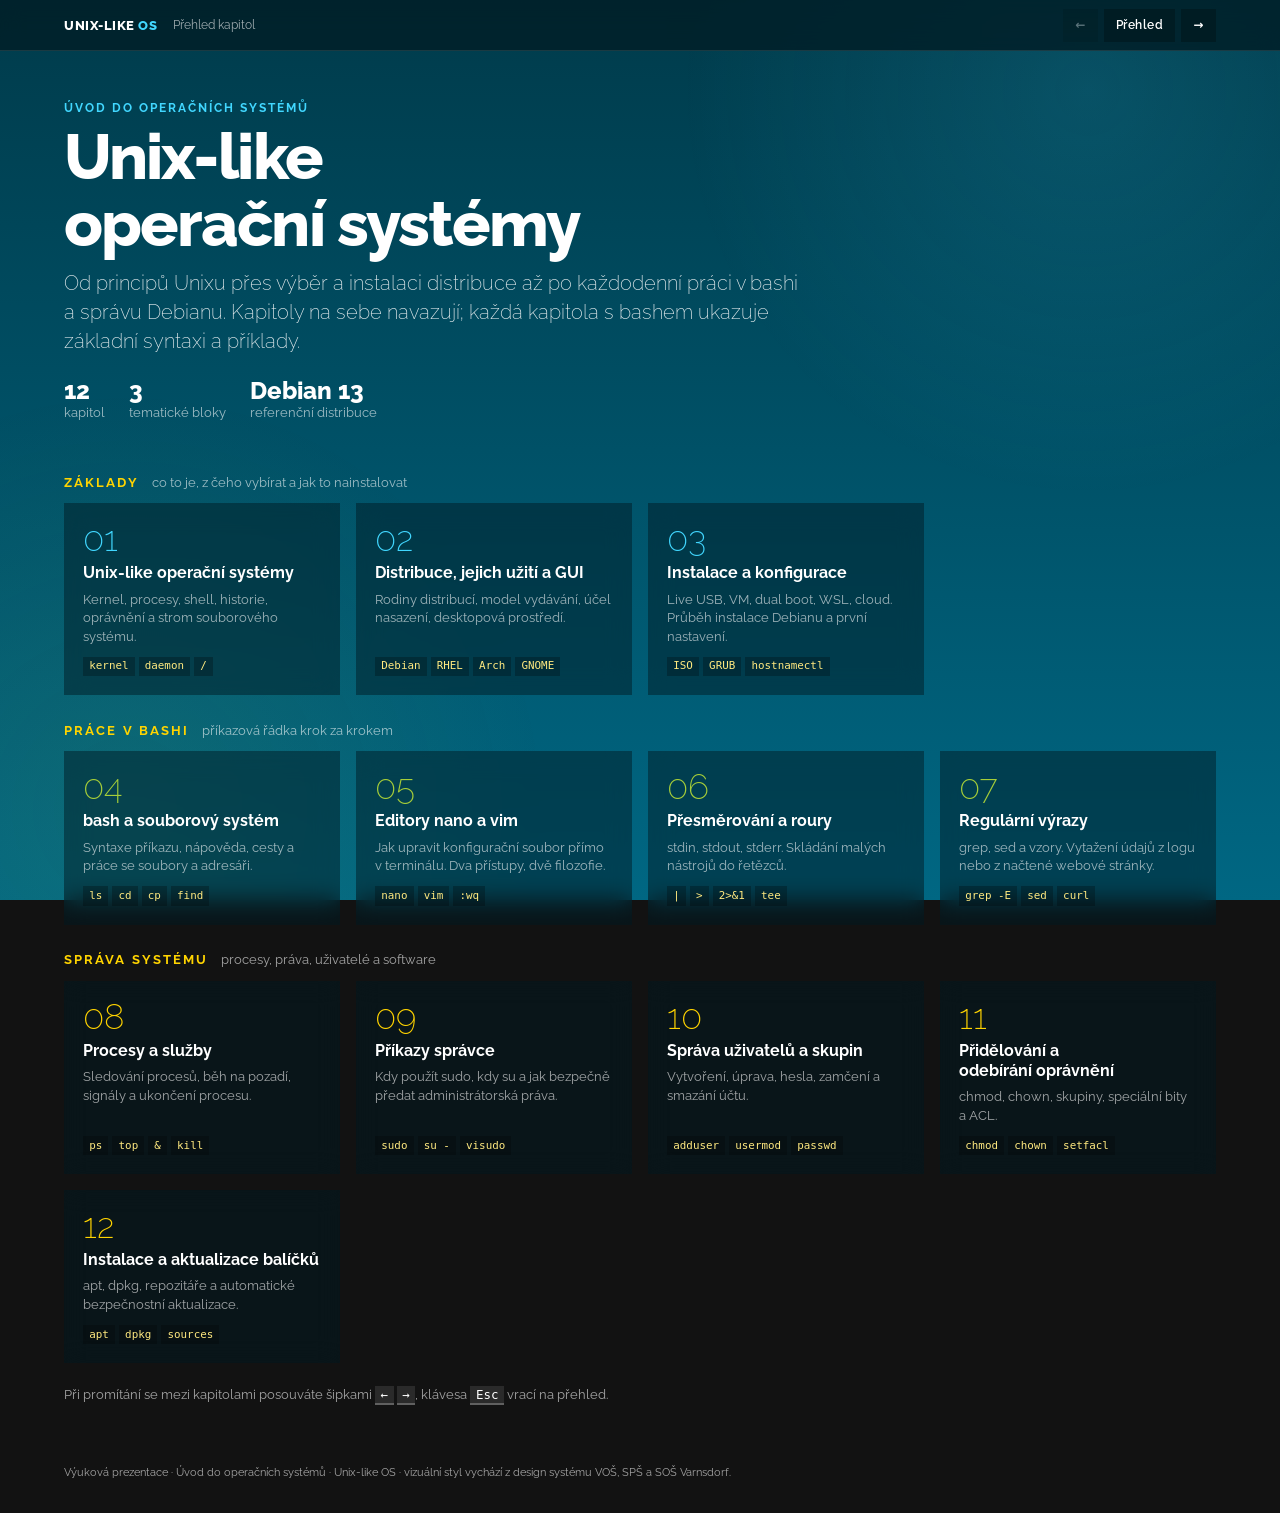
==== index.html @ 7e8c5385 "2nd version" ====
<!doctype html>
<html lang="cs">
<head>
<meta charset="utf-8">
<meta name="viewport" content="width=device-width,initial-scale=1,viewport-fit=cover">
<title>Unix-like operační systémy</title>
<link rel="preconnect" href="https://fonts.googleapis.com">
<link rel="preconnect" href="https://fonts.gstatic.com" crossorigin>
<link href="https://fonts.googleapis.com/css2?family=Raleway:wght@200;400;600;700;800&display=swap" rel="stylesheet">
<style>
/* Layout: přehled kapitol (dashboard) → jedna kapitola na obrazovku, mřížka 12 sloupců s průsvitnými panely.
   Design: vizuální systém VOŠ, SPŠ a SOŠ Varnsdorf — jeden tmavý svět (záměrně bez světlého režimu). */
:root{
  color-scheme:dark;
  --bg1:#003b4b;--bg2:#006783;--panel:rgba(0,27,34,.48);--panel-2:rgba(0,0,0,.2);
  --cyan:#41d7ff;--blue:#00c0f3;--yellow:#ffd400;--green:#a6ce39;--red:#ff7a6b;
  --muted:rgba(255,255,255,.62);--white:#fff;--line:rgba(255,255,255,.1);
  --code-bg:#001820;--code-fg:#eaffff;--code-hl:#ffea80;
  --font:Raleway,"Segoe UI",system-ui,sans-serif;
  --mono:Consolas,"Cascadia Mono","DejaVu Sans Mono",Menlo,monospace;
}
*{box-sizing:border-box;min-width:0}
html{scroll-behavior:smooth;overflow-x:hidden}
body{margin:0;font-family:var(--font);color:var(--white);background:var(--bg1);
  background:linear-gradient(180deg,var(--bg1),var(--bg2)) fixed;line-height:1.45;font-size:15px;overflow-x:hidden}
body:before{content:"";position:fixed;inset:0;pointer-events:none;z-index:0;
  background:radial-gradient(circle at 85% 10%,rgba(65,215,255,.12),transparent 30%),
  radial-gradient(circle at 10% 90%,rgba(166,206,57,.08),transparent 30%)}
@media (prefers-reduced-motion:reduce){html{scroll-behavior:auto}*{transition:none!important;animation:none!important}}

/* horní lišta */
.bar{position:sticky;top:env(safe-area-inset-top,0px);z-index:5;background:rgba(0,30,38,.82);backdrop-filter:blur(10px);
  border-bottom:1px solid var(--line)}
.bar-in{max-width:1450px;margin:auto;padding:.55rem 5vw;display:flex;align-items:center;gap:1rem;flex-wrap:wrap}
.brand{color:#fff;text-decoration:none;font-weight:800;letter-spacing:.04em;font-size:.82rem;text-transform:uppercase}
.brand span{color:var(--cyan)}
.bar-ch{color:var(--muted);font-size:.78rem;flex:1;white-space:nowrap;overflow:hidden;text-overflow:ellipsis}
.bar-nav{display:flex;gap:.35rem}
.btn{display:inline-flex;align-items:center;gap:.35rem;color:#fff;text-decoration:none;background:rgba(0,20,26,.55);
  padding:.42rem .7rem;font-size:.75rem;font-weight:600;letter-spacing:.04em;border:1px solid transparent;cursor:pointer;font-family:inherit}
.btn:hover{background:rgba(65,215,255,.15);color:var(--cyan)}
.btn:focus-visible,a:focus-visible{outline:2px solid var(--yellow);outline-offset:2px}
.btn[aria-disabled="true"]{opacity:.35;pointer-events:none}

/* společné */
.wrap{position:relative;z-index:1;max-width:1450px;margin:auto;padding-inline:5vw}
header.hero{padding-block:3rem 1.5rem}
.kicker{color:var(--cyan);font-size:.78rem;font-weight:700;letter-spacing:.16em;text-transform:uppercase}
h1{font-size:clamp(2.2rem,5vw,4.5rem);line-height:1.05;margin:.35rem 0 .7rem;letter-spacing:-.03em;text-wrap:balance;font-weight:800}
.lead{font-size:clamp(1rem,1.6vw,1.25rem);font-weight:200;max-width:62ch;color:rgba(255,255,255,.9);margin:0}
.grid{display:grid;grid-template-columns:repeat(12,1fr);gap:1rem;margin-bottom:1rem}
.card{background:var(--panel);backdrop-filter:blur(12px);padding:1.25rem 1.35rem}
.c3{grid-column:span 3}.c4{grid-column:span 4}.c5{grid-column:span 5}.c6{grid-column:span 6}.c7{grid-column:span 7}.c8{grid-column:span 8}.c12{grid-column:span 12}
h2{font-size:1.1rem;margin:0 0 .85rem;color:var(--cyan);text-wrap:balance}
h3{font-size:.82rem;margin:.9rem 0 .35rem;color:var(--yellow);letter-spacing:.06em;text-transform:uppercase}
h3:first-child{margin-top:0}
p{margin:.35rem 0 .65rem;overflow-wrap:anywhere}
.muted{color:var(--muted);font-size:.82rem}
ul,ol{margin:.4rem 0 0;padding-left:1.15rem} li{margin:.25rem 0}
.tag{display:inline-block;padding:.18rem .45rem;margin:.12rem;background:rgba(65,215,255,.1);color:var(--cyan);font-size:.72rem;font-family:var(--mono)}
.tag.g{background:rgba(166,206,57,.12);color:var(--green)}
.tag.y{background:rgba(255,212,0,.1);color:var(--yellow)}
pre{margin:.5rem 0 0;padding:.75rem .85rem;background:var(--code-bg);color:var(--code-fg);overflow:auto;font:.78rem/1.55 var(--mono);tab-size:4}
pre .pr{color:var(--green);user-select:none}
pre .cm{color:#7fb3c2;font-style:italic}
pre .out{color:rgba(234,255,255,.62)}
code{font-family:var(--mono);color:var(--code-hl);font-size:.92em}
.tbl{overflow-x:auto}
table{width:100%;border-collapse:collapse;font-size:.8rem}
th{text-align:left;color:var(--cyan);padding:.45rem;border-bottom:1px solid var(--line);font-weight:700}
td{padding:.45rem;border-bottom:1px solid rgba(255,255,255,.06);vertical-align:top;overflow-wrap:anywhere}
.perms{font-family:var(--mono);font-size:1rem;color:var(--yellow)}
.callout{border-left:4px solid var(--yellow);background:rgba(255,212,0,.07);padding:.7rem .85rem;font-size:.84rem;margin-top:.75rem}
.callout.warn{border-color:var(--red);background:rgba(255,122,107,.08)}
.callout.ok{border-color:var(--green);background:rgba(166,206,57,.08)}
.syntax{font-family:var(--mono);font-size:1rem;background:var(--panel-2);padding:.7rem .85rem;border-left:3px solid var(--cyan);overflow-x:auto;white-space:nowrap}
.syntax b{color:#fff}.syntax i{color:var(--cyan);font-style:normal}.syntax em{color:var(--yellow);font-style:normal}
.arch{display:grid;gap:.35rem}.layer{padding:.55rem .75rem;background:var(--panel-2);border-left:3px solid var(--cyan)}
.layer:nth-child(2){border-color:var(--blue)}.layer:nth-child(3){border-color:var(--green)}.layer:nth-child(4){border-color:var(--yellow)}.layer:nth-child(5){border-color:var(--muted)}
.layer b{display:block;font-size:.82rem}.layer span{font-size:.74rem;color:var(--muted)}
.timeline{display:grid;grid-template-columns:repeat(2,1fr);gap:.5rem}.time{background:var(--panel-2);padding:.65rem}.time b{color:var(--yellow);font-size:.78rem}.time div{font-size:.78rem;margin-top:.25rem}
.steps{list-style:none;padding:0;margin:0;display:grid;gap:.45rem;counter-reset:s}
.steps li{counter-increment:s;display:grid;grid-template-columns:2rem 1fr;gap:.6rem;align-items:start;margin:0;background:var(--panel-2);padding:.55rem .65rem;font-size:.84rem}
.steps li:before{content:counter(s);font-weight:800;color:var(--bg1);background:var(--cyan);width:1.6rem;height:1.6rem;display:grid;place-items:center;font-size:.8rem}
.kbd{font-family:var(--mono);font-size:.78rem;background:rgba(255,255,255,.1);border-bottom:2px solid rgba(255,255,255,.25);padding:.05rem .35rem;color:#fff;white-space:nowrap}
.modes{display:grid;grid-template-columns:repeat(2,1fr);gap:.5rem}
.mode{background:var(--panel-2);padding:.65rem;border-top:3px solid var(--cyan)}
.mode:nth-child(2){border-color:var(--green)}.mode:nth-child(3){border-color:var(--yellow)}.mode:nth-child(4){border-color:var(--blue)}
.mode b{display:block;font-size:.85rem}.mode span{font-size:.76rem;color:var(--muted)}
.flow{display:flex;flex-wrap:wrap;align-items:center;gap:.4rem;font-family:var(--mono);font-size:.8rem;margin:.4rem 0}
.flow span{background:var(--panel-2);padding:.35rem .55rem;border:1px solid var(--line)}
.flow i{color:var(--yellow);font-style:normal;font-weight:700}

/* dashboard */
.dash-meta{display:flex;flex-wrap:wrap;gap:1.5rem;margin-top:1.4rem;font-size:.8rem;color:var(--muted)}
.dash-meta b{display:block;color:#fff;font-size:1.5rem;font-weight:800;line-height:1.1;font-variant-numeric:tabular-nums}
.part{margin-top:1.6rem}
.part-h{display:flex;align-items:baseline;gap:.8rem;margin:0 0 .7rem;flex-wrap:wrap}
.part-h h2{margin:0;font-size:.82rem;letter-spacing:.16em;text-transform:uppercase;color:var(--yellow)}
.part-h span{color:var(--muted);font-size:.8rem}
.tiles{display:grid;grid-template-columns:repeat(auto-fill,minmax(250px,1fr));gap:1rem}
.tile{display:flex;flex-direction:column;gap:.45rem;text-decoration:none;color:#fff;background:var(--panel);backdrop-filter:blur(12px);
  padding:1.1rem 1.2rem 1rem;border-bottom:3px solid transparent;transition:background .15s,border-color .15s,transform .15s}
.tile:hover{background:rgba(0,27,34,.7);border-color:var(--cyan);transform:translateY(-2px)}
.tile .n{font-size:2.2rem;font-weight:200;color:var(--cyan);line-height:1;font-variant-numeric:tabular-nums}
.tile .t{font-weight:700;font-size:1rem;line-height:1.25;text-wrap:balance}
.tile .d{font-size:.8rem;color:var(--muted);flex:1}
.tile .k{display:flex;flex-wrap:wrap;gap:.25rem;margin-top:.2rem}
.tile .k span{font-family:var(--mono);font-size:.68rem;color:var(--code-hl);background:rgba(0,0,0,.25);padding:.12rem .38rem}
.p2 .tile .n{color:var(--green)} .p2 .tile:hover{border-color:var(--green)}
.p3 .tile .n{color:var(--yellow)} .p3 .tile:hover{border-color:var(--yellow)}
.hint{margin-top:1.4rem;font-size:.8rem;color:var(--muted)}

/* kapitola */
.ch-head{padding-block:2.4rem 1.3rem}
.ch-head h1{font-size:clamp(2rem,4.4vw,3.8rem)}
.pager{display:flex;justify-content:space-between;gap:.6rem;flex-wrap:wrap;padding-block:.6rem 2.5rem}
.pager a{max-width:48%}
.pager .next{margin-left:auto;text-align:right}
.pager small{display:block;color:var(--muted);font-weight:400;letter-spacing:0;font-size:.7rem}
footer{position:relative;z-index:1;max-width:1450px;margin:auto;padding:0 5vw 2rem;color:var(--muted);font-size:.7rem}

@media(max-width:950px){
  .c3,.c4,.c5,.c6,.c7,.c8{grid-column:span 6}
}
@media(max-width:720px){
  .c3,.c4,.c5,.c6,.c7,.c8,.c12{grid-column:span 12}
  .modes,.timeline{grid-template-columns:1fr}
  .grid{gap:.75rem}.card{padding:1rem}
  .bar-ch{display:none}
  .pager a{max-width:100%;flex:1 1 100%}.pager .next{text-align:left}
}
@media print{.bar,.pager{display:none}}
</style>
</head>
<body>

<div class="bar"><div class="bar-in">
  <a class="brand" href="#prehled">Unix-like <span>OS</span></a>
  <div class="bar-ch" id="barTitle">Přehled kapitol</div>
  <div class="bar-nav">
    <a class="btn" id="barPrev" href="#prehled" aria-label="Předchozí kapitola">←</a>
    <a class="btn" href="#prehled">Přehled</a>
    <a class="btn" id="barNext" href="#k1" aria-label="Další kapitola">→</a>
  </div>
</div></div>

<!-- ============ DASHBOARD ============ -->
<section id="prehled" class="view wrap" data-title="Přehled kapitol">
  <header class="hero">
    <div class="kicker">Úvod do operačních systémů</div>
    <h1>Unix-like<br>operační systémy</h1>
    <p class="lead">Od principů Unixu přes výběr a instalaci distribuce až po každodenní práci v bashi a správu Debianu. Kapitoly na sebe navazují; každá kapitola s bashem ukazuje základní syntaxi a příklady.</p>
    <div class="dash-meta">
      <div><b>12</b>kapitol</div>
      <div><b>3</b>tematické bloky</div>
      <div><b>Debian 13</b>referenční distribuce</div>
    </div>
  </header>

  <div class="part p1">
    <div class="part-h"><h2>Základy</h2><span>co to je, z čeho vybírat a jak to nainstalovat</span></div>
    <div class="tiles">
      <a class="tile" href="#k1"><span class="n">01</span><span class="t">Unix-like operační systémy</span><span class="d">Kernel, procesy, shell, historie, oprávnění a strom souborového systému.</span><span class="k"><span>kernel</span><span>daemon</span><span>/</span></span></a>
      <a class="tile" href="#k2"><span class="n">02</span><span class="t">Distribuce, jejich užití a GUI</span><span class="d">Rodiny distribucí, model vydávání, účel nasazení, desktopová prostředí.</span><span class="k"><span>Debian</span><span>RHEL</span><span>Arch</span><span>GNOME</span></span></a>
      <a class="tile" href="#k3"><span class="n">03</span><span class="t">Instalace a konfigurace</span><span class="d">Live USB, VM, dual boot, WSL, cloud. Průběh instalace Debianu a první nastavení.</span><span class="k"><span>ISO</span><span>GRUB</span><span>hostnamectl</span></span></a>
    </div>
  </div>

  <div class="part p2">
    <div class="part-h"><h2>Práce v bashi</h2><span>příkazová řádka krok za krokem</span></div>
    <div class="tiles">
      <a class="tile" href="#k4"><span class="n">04</span><span class="t">bash a souborový systém</span><span class="d">Syntaxe příkazu, nápověda, cesty a práce se soubory a adresáři.</span><span class="k"><span>ls</span><span>cd</span><span>cp</span><span>find</span></span></a>
      <a class="tile" href="#k5"><span class="n">05</span><span class="t">Editory nano a vim</span><span class="d">Jak upravit konfigurační soubor přímo v terminálu. Dva přístupy, dvě filozofie.</span><span class="k"><span>nano</span><span>vim</span><span>:wq</span></span></a>
      <a class="tile" href="#k6"><span class="n">06</span><span class="t">Přesměrování a roury</span><span class="d">stdin, stdout, stderr. Skládání malých nástrojů do řetězců.</span><span class="k"><span>|</span><span>&gt;</span><span>2&gt;&amp;1</span><span>tee</span></span></a>
      <a class="tile" href="#k7"><span class="n">07</span><span class="t">Regulární výrazy</span><span class="d">grep, sed a vzory. Vytažení údajů z logu nebo z načtené webové stránky.</span><span class="k"><span>grep -E</span><span>sed</span><span>curl</span></span></a>
    </div>
  </div>

  <div class="part p3">
    <div class="part-h"><h2>Správa systému</h2><span>procesy, práva, uživatelé a software</span></div>
    <div class="tiles">
      <a class="tile" href="#k8"><span class="n">08</span><span class="t">Procesy a služby</span><span class="d">Sledování procesů, běh na pozadí, signály a ukončení procesu.</span><span class="k"><span>ps</span><span>top</span><span>&amp;</span><span>kill</span></span></a>
      <a class="tile" href="#k9"><span class="n">09</span><span class="t">Příkazy správce</span><span class="d">Kdy použít sudo, kdy su a jak bezpečně předat administrátorská práva.</span><span class="k"><span>sudo</span><span>su -</span><span>visudo</span></span></a>
      <a class="tile" href="#k10"><span class="n">10</span><span class="t">Správa uživatelů a skupin</span><span class="d">Vytvoření, úprava, hesla, zamčení a smazání účtu.</span><span class="k"><span>adduser</span><span>usermod</span><span>passwd</span></span></a>
      <a class="tile" href="#k11"><span class="n">11</span><span class="t">Přidělování a odebírání oprávnění</span><span class="d">chmod, chown, skupiny, speciální bity a ACL.</span><span class="k"><span>chmod</span><span>chown</span><span>setfacl</span></span></a>
      <a class="tile" href="#k12"><span class="n">12</span><span class="t">Instalace a aktualizace balíčků</span><span class="d">apt, dpkg, repozitáře a automatické bezpečnostní aktualizace.</span><span class="k"><span>apt</span><span>dpkg</span><span>sources</span></span></a>
    </div>
  </div>
  <p class="hint">Při promítání se mezi kapitolami posouváte šipkami <span class="kbd">←</span> <span class="kbd">→</span>, klávesa <span class="kbd">Esc</span> vrací na přehled.</p>
</section>

<!-- ============ 1 ============ -->
<section id="k1" class="view wrap chapter" data-title="Unix-like operační systémy">
<header class="ch-head">
  <div class="kicker">Kapitola 1 / 12 · Základy</div>
  <h1>Unix-like operační systémy</h1>
  <p class="lead">Jak funguje systém, ve kterém většina práce probíhá přes procesy, služby, uživatele, oprávnění a soubory, a proč je Linux tak důležitý pro servery, cloud i vývoj.</p>
</header>
<div class="grid">
  <article class="card c4"><h2>Základní pojmy</h2>
    <h3>Kernel</h3><p>Jádro OS. Zprostředkuje přístup k CPU, paměti, zařízením a procesům.</p>
    <h3>Process</h3><p>Běžící program. Má vlastní adresní prostor, PID a oprávnění.</p>
    <h3>Daemon</h3><p>Proces běžící na pozadí, typicky poskytující službu. Často končí na <code>d</code>: <code>sshd</code>, <code>systemd</code>.</p>
    <h3>Shell</h3><p>Program, který interpretuje příkazy uživatele. Např. Bash, Zsh.</p>
  </article>
  <article class="card c4"><h2>Vrstvy systému</h2>
    <div class="arch">
      <div class="layer"><b>APLIKACE</b><span>Firefox · Python · editor · server</span></div>
      <div class="layer"><b>SHELL &amp; NÁSTROJE</b><span>bash · ls · grep · ssh · systemctl</span></div>
      <div class="layer"><b>SYSTÉMOVÉ KNIHOVNY / SLUŽBY</b><span>libc · systemd · síťové služby</span></div>
      <div class="layer"><b>KERNEL</b><span>procesy · paměť · ovladače · souborové systémy · síť</span></div>
      <div class="layer"><b>HARDWARE</b><span>CPU · RAM · disk · síťová karta · zařízení</span></div>
    </div>
  </article>
  <article class="card c4"><h2>Stručná historie</h2>
    <div class="timeline">
      <div class="time"><b>1969</b><div>Vzniká Unix v Bellových laboratořích AT&amp;T.</div></div>
      <div class="time"><b>1970–80s</b><div>Unix se šíří mezi univerzitami a vznikají jeho varianty.</div></div>
      <div class="time"><b>1983</b><div>Richard Stallman zahajuje projekt GNU.</div></div>
      <div class="time"><b>1991</b><div>Linus Torvalds zveřejňuje Linux kernel.</div></div>
    </div>
    <p class="muted">Unix-like neznamená „Unix“. Jde o systémy inspirované Unixem nebo implementující podobné principy a rozhraní.</p>
  </article>

  <article class="card c5"><h2>Kde se s nimi setkáme?</h2>
    <div class="tbl"><table>
      <tr><th>Systém</th><th>Typické využití</th></tr>
      <tr><td>Linux distribuce</td><td>servery, cloud, vývoj, síťová zařízení, desktop</td></tr>
      <tr><td>Android</td><td>mobily a tablety — používá Linux kernel</td></tr>
      <tr><td>macOS</td><td>desktop/notebook — Unixový základ (Darwin)</td></tr>
      <tr><td>FreeBSD / OpenBSD</td><td>servery, síť, bezpečnost, infrastruktura</td></tr>
    </table></div>
  </article>
  <article class="card c7"><h2>Distribuce, balíčky a LTS</h2>
    <p>Linux není jeden OS. <b>Distribuce</b> spojuje kernel, systémové nástroje, správu balíčků, konfiguraci a aplikace.</p>
    <div class="tbl"><table>
      <tr><th>Rodina</th><th>Balíček</th><th>Správce</th><th>Příklad</th></tr>
      <tr><td>Debian / Ubuntu</td><td><code>.deb</code></td><td><code>apt</code></td><td><code>sudo apt install nginx</code></td></tr>
      <tr><td>Fedora / RHEL</td><td><code>.rpm</code></td><td><code>dnf</code></td><td><code>sudo dnf install nginx</code></td></tr>
      <tr><td>Arch</td><td>balíčky Arch</td><td><code>pacman</code></td><td><code>sudo pacman -S nginx</code></td></tr>
    </table></div>
    <p class="muted"><b>LTS</b> = Long Term Support. Označuje vydání s delší dobou podpory; není to typ instalačního balíčku. Podrobněji v kapitole 2.</p>
  </article>

  <article class="card c7"><h2>Linux shell — základní příkazy</h2>
<pre>$ pwd
/home/alice

$ ls -la
drwxr-xr-x 2 alice users 4096 Dokumenty
-rw-r--r-- 1 alice users  842 poznamky.txt

$ cd Dokumenty
$ mkdir projekt
$ cp ../poznamky.txt projekt/
$ mv projekt/poznamky.txt projekt/readme.txt
$ rm projekt/readme.txt

$ cat /etc/os-release
$ grep "NAME" /etc/os-release</pre>
  </article>
  <article class="card c5"><h2>Proč shell?</h2>
    <p>Příkazy lze <b>řetězit</b>, přesměrovat a automatizovat.</p>
<pre>$ ps aux | grep ssh
$ cat log.txt | grep ERROR &gt; chyby.txt
$ chmod +x script.sh
$ ./script.sh</pre>
    <div class="callout"><b>Tip:</b> <code>|</code> předá výstup dalšímu příkazu. <code>&gt;</code> zapíše výstup do souboru. Víc v kapitole 6.</div>
  </article>

  <article class="card c6"><h2>Uživatelé, skupiny a superuser</h2>
    <p>Každý proces běží pod určitým <b>uživatelem</b>. Uživatel může být členem více <b>skupin</b>. Oprávnění se posuzují jako <b>owner / group / others</b>.</p>
    <p><span class="tag">root</span> superuser má velmi rozsáhlá oprávnění: může měnit systém, instalovat software, spravovat uživatele i přistupovat k souborům bez běžných omezení.</p>
    <p><b>sudo</b> umožní oprávněnému uživateli spustit konkrétní příkaz s vyššími právy — bezpečnější než běžně pracovat jako root.</p>
  </article>
  <article class="card c6"><h2>Oprávnění v praxi</h2>
<pre>$ ls -l script.sh
-rwxr-x--- 1 alice dev 120 script.sh
 ↑↑↑ ↑↑↑ ↑↑↑
 owner group others

r = read     4
w = write    2
x = execute  1</pre>
    <p class="muted"><code>rwxr-x---</code> = vlastník čte/zapisuje/spouští, skupina čte/spouští, ostatní nemají práva.</p>
  </article>

  <article class="card c8"><h2>Souborový systém</h2>
    <p>V Unix-like systémech je vše organizováno do jediného stromu začínajícího kořenem <code>/</code>. Připojené disky a zařízení se objevují v tomto stromu.</p>
    <div class="tbl"><table>
      <tr><th>Cesta</th><th>Význam</th></tr>
      <tr><td><code>/</code></td><td>kořen celého souborového systému</td></tr>
      <tr><td><code>/home</code></td><td>domovské adresáře uživatelů</td></tr>
      <tr><td><code>/etc</code></td><td>konfigurace systému a služeb</td></tr>
      <tr><td><code>/var</code></td><td>proměnlivá data, logy, cache</td></tr>
      <tr><td><code>/usr</code></td><td>programy, knihovny a sdílená data</td></tr>
      <tr><td><code>/tmp</code></td><td>dočasná data</td></tr>
      <tr><td><code>/dev</code></td><td>souborové rozhraní k zařízením</td></tr>
    </table></div>
  </article>
  <article class="card c4"><h2>Zapamatuj si</h2>
    <ul>
      <li><b>Kernel</b> řídí zdroje a hardware.</li>
      <li><b>Daemon</b> běží na pozadí jako služba.</li>
      <li><b>Shell</b> interpretuje příkazy.</li>
      <li><b>Root</b> má privilegovaná oprávnění.</li>
      <li><b>chmod</b> mění oprávnění.</li>
      <li><b>/</b> je kořen stromu souborového systému.</li>
      <li><b>Distribuce</b> není totéž co Linux kernel.</li>
    </ul>
  </article>

  <article class="card c7"><h2>„Všechno je soubor“</h2>
    <p>V Unix-like systémech se se souborovým rozhraním pracuje nejen s běžnými soubory, ale také s adresáři a mnoha zařízeními či speciálními objekty.</p>
    <div class="tbl"><table>
      <tr><th>Znak</th><th>Typ</th><th>Příklad</th></tr>
      <tr><td class="perms">-</td><td>běžný soubor</td><td><code>notes.txt</code>, <code>program.py</code></td></tr>
      <tr><td class="perms">d</td><td>adresář</td><td><code>/home/alice</code></td></tr>
      <tr><td class="perms">l</td><td>symbolický odkaz</td><td><code>latest -&gt; release</code></td></tr>
      <tr><td class="perms">c</td><td>znakové zařízení</td><td><code>/dev/tty</code></td></tr>
      <tr><td class="perms">b</td><td>blokové zařízení</td><td><code>/dev/sda</code></td></tr>
      <tr><td class="perms">p</td><td>pojmenovaná roura</td><td>FIFO</td></tr>
      <tr><td class="perms">s</td><td>socket</td><td>komunikace procesů</td></tr>
    </table></div>
    <p class="muted">Nejde o to, že každý objekt je doslova běžný soubor. Unixový princip je, že mnoho různých zdrojů lze ovládat podobným souborovým rozhraním.</p>
  </article>
  <article class="card c5"><h2>Jak typ poznám?</h2>
<pre>$ ls -l
-rw-r--r--  notes.txt
drwxr-xr-x  Dokumenty
lrwxrwxrwx  latest -&gt; release
crw-rw----  /dev/tty

$ file notes.txt
notes.txt: UTF-8 Unicode text

$ stat notes.txt</pre>
    <div class="callout"><b>První znak</b> výstupu <code>ls -l</code> určuje typ objektu. <code>file</code> se pokouší určit obsah běžného souboru.</div>
  </article>
</div>
</section>

<!-- ============ 2 ============ -->
<section id="k2" class="view wrap chapter" data-title="Distribuce, jejich užití a GUI">
<header class="ch-head">
  <div class="kicker">Kapitola 2 / 12 · Základy</div>
  <h1>Distribuce, jejich užití a GUI</h1>
  <p class="lead">Všechny linuxové distribuce sdílí stejné jádro. Liší se tím, co kolem něj poskládají: správcem balíčků, rytmem vydávání, výchozím nastavením a cílovým nasazením.</p>
</header>
<div class="grid">
  <article class="card c7"><h2>Podle rodiny (původu)</h2>
    <p>Většina distribucí vychází z několika základních. Rodina určuje formát balíčků, správce balíčků a umístění konfigurace.</p>
    <div class="tbl"><table>
      <tr><th>Rodina</th><th>Zástupci</th><th>Balíčky</th></tr>
      <tr><td><b>Debian</b></td><td>Debian, Ubuntu, Linux Mint, Raspberry Pi OS, Kali Linux</td><td><code>apt</code> / <code>.deb</code></td></tr>
      <tr><td><b>Red Hat</b></td><td>RHEL, Fedora, Rocky Linux, AlmaLinux, CentOS Stream</td><td><code>dnf</code> / <code>.rpm</code></td></tr>
      <tr><td><b>SUSE</b></td><td>SLES, openSUSE Leap, openSUSE Tumbleweed</td><td><code>zypper</code> / <code>.rpm</code></td></tr>
      <tr><td><b>Arch</b></td><td>Arch Linux, Manjaro, EndeavourOS</td><td><code>pacman</code></td></tr>
      <tr><td><b>Nezávislé</b></td><td>Alpine, Gentoo, Slackware, NixOS, Void</td><td><code>apk</code>, <code>emerge</code>, <code>nix</code>…</td></tr>
    </table></div>
  </article>
  <article class="card c5"><h2>Podle modelu vydávání</h2>
    <h3>Pevná vydání (point release)</h3>
    <p>Nová verze jednou za čas, mezi verzemi jen opravy. Předvídatelné, vhodné pro servery. <span class="tag">Debian</span><span class="tag">RHEL</span><span class="tag">Ubuntu LTS</span></p>
    <h3>Průběžná vydání (rolling)</h3>
    <p>Balíčky se aktualizují průběžně, žádné „velké“ upgrady. Nejnovější software, vyšší riziko nečekané změny. <span class="tag">Arch</span><span class="tag">Tumbleweed</span><span class="tag">Debian testing</span></p>
    <h3>LTS</h3>
    <p>Ubuntu LTS má 5 let standardní podpory (s placeným rozšířením víc), Debian stable zhruba 3 roky + 2 roky LTS komunity.</p>
  </article>

  <article class="card c12"><h2>Podle účelu nasazení</h2>
    <div class="tbl"><table>
      <tr><th>Účel</th><th>Typické distribuce</th><th>Proč</th></tr>
      <tr><td>Server, firma</td><td>Debian, Ubuntu Server, RHEL, Rocky, AlmaLinux, SLES</td><td>dlouhá podpora, stabilita, certifikace, placená podpora u RHEL/SLES</td></tr>
      <tr><td>Desktop pro začátečníky</td><td>Ubuntu, Linux Mint, Fedora Workstation, Zorin OS</td><td>grafický instalátor, ovladače, „funguje hned“</td></tr>
      <tr><td>Vývoj a nejnovější software</td><td>Fedora, Arch, openSUSE Tumbleweed</td><td>čerstvé verze jazyků, knihoven a jádra</td></tr>
      <tr><td>Kontejnery a cloud</td><td>Alpine, Debian slim, Ubuntu Minimal, Fedora CoreOS</td><td>malý obraz (Alpine okolo 5 MB), méně útočných ploch</td></tr>
      <tr><td>Bezpečnost a penetrační testy</td><td>Kali Linux, Parrot OS, Tails</td><td>předinstalované nástroje, anonymita</td></tr>
      <tr><td>Jednodeskové počítače, IoT</td><td>Raspberry Pi OS, Armbian, Ubuntu Core</td><td>podpora ARM, nízké nároky</td></tr>
      <tr><td>Síťová zařízení, routery</td><td>OpenWrt, pfSense/OPNsense (FreeBSD)</td><td>minimální systém, webová správa</td></tr>
      <tr><td>Výuka a hlubší pochopení</td><td>Arch, Gentoo, Linux From Scratch</td><td>systém se skládá ručně, krok za krokem</td></tr>
    </table></div>
  </article>

  <article class="card c4"><h2>Další kritéria</h2>
    <h3>Init systém</h3><p>Většina používá <code>systemd</code>. Bez něj: Devuan, Alpine (OpenRC), Void (runit).</p>
    <h3>Komerční × komunitní</h3><p>RHEL a SLES se platí za podporu. Rocky a AlmaLinux jsou bezplatné, binárně kompatibilní s RHEL.</p>
    <h3>Velikost a nároky</h3><p>Plný desktop potřebuje 2–4 GB RAM. Odlehčené (Lubuntu, antiX) běží i na starém hardwaru.</p>
  </article>
  <article class="card c8"><h2>Grafické rozhraní (GUI)</h2>
    <p>GUI není součástí jádra. Je to vrstvený software, který lze nainstalovat, vyměnit, nebo vůbec nemít (typický server).</p>
    <div class="arch">
      <div class="layer"><b>DESKTOPOVÉ PROSTŘEDÍ / SPRÁVCE OKEN</b><span>GNOME · KDE Plasma · Xfce · Cinnamon · MATE · LXQt  |  i3 · Sway</span></div>
      <div class="layer"><b>DISPLAY MANAGER (přihlašovací obrazovka)</b><span>GDM · SDDM · LightDM</span></div>
      <div class="layer"><b>ZOBRAZOVACÍ SERVER / PROTOKOL</b><span>Wayland (moderní, výchozí v GNOME a KDE) · X11 / Xorg (starší, stále rozšířený)</span></div>
      <div class="layer"><b>GRAFICKÝ OVLADAČ V JÁDŘE</b><span>DRM/KMS · Mesa · ovladač NVIDIA</span></div>
    </div>
  </article>
  <article class="card c12"><h2>Desktopová prostředí v kostce</h2>
    <div class="tbl"><table>
      <tr><th>Prostředí</th><th>Charakter</th><th>Nároky</th><th>Výchozí v</th></tr>
      <tr><td><b>GNOME</b></td><td>moderní, minimalistické, ovládání přes „Aktivity“</td><td>vyšší</td><td>Debian, Ubuntu, Fedora</td></tr>
      <tr><td><b>KDE Plasma</b></td><td>vzhledem blízké Windows, velmi nastavitelné</td><td>střední</td><td>Kubuntu, openSUSE, Fedora KDE</td></tr>
      <tr><td><b>Cinnamon</b></td><td>klasická nabídka Start a panel</td><td>střední</td><td>Linux Mint</td></tr>
      <tr><td><b>Xfce</b></td><td>lehké, stabilní, konzervativní</td><td>nízké</td><td>Xubuntu, Kali</td></tr>
      <tr><td><b>LXQt</b></td><td>velmi lehké</td><td>velmi nízké</td><td>Lubuntu</td></tr>
      <tr><td><b>i3 / Sway</b></td><td>dlaždicový správce oken, ovládání klávesnicí</td><td>minimální</td><td>volba pokročilých</td></tr>
    </table></div>
    <div class="callout"><b>Debian při instalaci</b> nabízí výběr GNOME, KDE Plasma, Xfce, Cinnamon, MATE, LXDE, LXQt nebo žádné GUI. Pro server se GUI neinstaluje a správa probíhá přes SSH.</div>
  </article>
</div>
</section>

<!-- ============ 3 ============ -->
<section id="k3" class="view wrap chapter" data-title="Instalace a konfigurace">
<header class="ch-head">
  <div class="kicker">Kapitola 3 / 12 · Základy</div>
  <h1>Instalace a konfigurace</h1>
  <p class="lead">Linux lze vyzkoušet bez zásahu do počítače, provozovat vedle Windows, ve virtuálním stroji, nebo nasadit na server v cloudu. Způsob volíme podle účelu.</p>
</header>
<div class="grid">
  <article class="card c12"><h2>Možnosti instalace</h2>
    <div class="tbl"><table>
      <tr><th>Způsob</th><th>Jak to funguje</th><th>Výhody</th><th>Nevýhody</th></tr>
      <tr><td><b>Live USB</b></td><td>systém se spustí z flash disku bez instalace</td><td>vyzkoušení, záchrana dat, nic se nemění</td><td>pomalejší, změny se po restartu ztratí</td></tr>
      <tr><td><b>Virtuální stroj</b></td><td>VirtualBox, VMware, Hyper-V, KVM/QEMU</td><td>bezpečné testování, snapshoty, ideální do výuky</td><td>dělí se o výkon s hostitelem</td></tr>
      <tr><td><b>WSL 2</b></td><td>Linux uvnitř Windows (<code>wsl --install -d Debian</code>)</td><td>rychlý start, sdílené soubory s Windows</td><td>není plnohodnotný systém, chybí GUI a systemd jen volitelně</td></tr>
      <tr><td><b>Dual boot</b></td><td>vedle Windows na stejném disku, výběr v zavaděči GRUB</td><td>plný výkon hardwaru</td><td>riziko při dělení disku, Secure Boot, BitLocker</td></tr>
      <tr><td><b>Čistá instalace</b></td><td>Linux jako jediný systém (bare metal)</td><td>plný výkon, nejjednodušší správa</td><td>přijdeme o předchozí systém</td></tr>
      <tr><td><b>Cloud / VPS</b></td><td>hotový obraz u poskytovatele, přístup přes SSH</td><td>během minut, veřejná IP</td><td>platí se provoz, bezpečnost je na nás</td></tr>
      <tr><td><b>Kontejner</b></td><td><code>docker run -it debian:13 bash</code></td><td>okamžité, izolované prostředí aplikace</td><td>sdílí jádro hostitele, není to celý OS</td></tr>
    </table></div>
  </article>

  <article class="card c6"><h2>Příprava instalačního média</h2>
    <ol class="steps">
      <li><span>Stáhnout obraz z <code>debian.org</code>: <b>netinst</b> (malý, balíčky stahuje ze sítě) nebo <b>DVD</b>.</span></li>
      <li><span>Ověřit kontrolní součet, že soubor není poškozený ani podvržený.</span></li>
      <li><span>Zapsat obraz na USB: Rufus nebo balenaEtcher (Windows), <code>dd</code> (Linux).</span></li>
      <li><span>V UEFI/BIOS nastavit start z USB (často <span class="kbd">F12</span>, <span class="kbd">F2</span> nebo <span class="kbd">Esc</span>).</span></li>
    </ol>
<pre>$ sha256sum debian-13.1.0-amd64-netinst.iso
<span class="out">a1b2c3…  debian-13.1.0-amd64-netinst.iso</span>
# porovnat se souborem SHA256SUMS na webu

$ sudo dd if=debian-13.1.0-amd64-netinst.iso of=/dev/sdX bs=4M status=progress oflag=sync
# /dev/sdX = celý flash disk (ověřit přes lsblk!)</pre>
  </article>
  <article class="card c6"><h2>Průběh instalace Debianu</h2>
    <ol class="steps">
      <li><span>Jazyk, oblast a rozložení klávesnice.</span></li>
      <li><span>Síť: název počítače (hostname) a doména.</span></li>
      <li><span>Heslo roota. <b>Když ho necháte prázdné</b>, root se zamkne a první uživatel dostane <code>sudo</code>.</span></li>
      <li><span>Běžný uživatel: celé jméno, login, heslo.</span></li>
      <li><span>Rozdělení disku: řízené (celý disk), s LVM, šifrované LVM, nebo ručně.</span></li>
      <li><span>Zrcadlo archivu balíčků (deb.debian.org).</span></li>
      <li><span>Výběr softwaru (tasksel): prostředí GUI, SSH server, standardní nástroje.</span></li>
      <li><span>Instalace zavaděče GRUB a restart.</span></li>
    </ol>
  </article>

  <article class="card c5"><h2>Typické rozdělení disku (UEFI)</h2>
    <div class="tbl"><table>
      <tr><th>Oddíl</th><th>Velikost</th><th>Souborový systém</th></tr>
      <tr><td><code>/boot/efi</code></td><td>512 MB – 1 GB</td><td>FAT32 (ESP)</td></tr>
      <tr><td><code>/</code></td><td>25 GB a víc</td><td>ext4 / btrfs</td></tr>
      <tr><td><code>/home</code></td><td>zbytek disku</td><td>ext4</td></tr>
      <tr><td>swap</td><td>podle RAM, 2–8 GB</td><td>swap</td></tr>
    </table></div>
    <p class="muted">Samostatný <code>/home</code> umožní přeinstalovat systém bez ztráty uživatelských dat.</p>
  </article>
  <article class="card c7"><h2>První konfigurace po instalaci</h2>
<pre># aktualizace systému
$ sudo apt update &amp;&amp; sudo apt full-upgrade

# název počítače, čas, jazyk
$ hostnamectl
$ sudo hostnamectl set-hostname lab-pc01
$ sudo timedatectl set-timezone Europe/Prague
$ localectl status

# síť
$ ip a                      <span class="cm"># adresy rozhraní</span>
$ ip r                      <span class="cm"># výchozí brána</span>
$ nmcli device status       <span class="cm"># s NetworkManagerem (desktop)</span>

# vzdálený přístup a firewall
$ sudo apt install openssh-server ufw
$ sudo systemctl enable --now ssh
$ sudo ufw allow OpenSSH &amp;&amp; sudo ufw enable</pre>
  </article>
  <article class="card c12"><h2>Kde je konfigurace</h2>
    <div class="tbl"><table>
      <tr><th>Soubor</th><th>Co nastavuje</th></tr>
      <tr><td><code>/etc/hostname</code>, <code>/etc/hosts</code></td><td>jméno počítače a lokální překlad jmen</td></tr>
      <tr><td><code>/etc/network/interfaces</code></td><td>síť na serveru bez NetworkManageru (Debian ifupdown)</td></tr>
      <tr><td><code>/etc/fstab</code></td><td>které oddíly se připojí při startu a kam</td></tr>
      <tr><td><code>/etc/apt/sources.list.d/debian.sources</code></td><td>repozitáře balíčků (kapitola 12)</td></tr>
      <tr><td><code>/etc/default/grub</code></td><td>nastavení zavaděče, poté <code>sudo update-grub</code></td></tr>
      <tr><td><code>/etc/ssh/sshd_config</code></td><td>nastavení SSH serveru</td></tr>
    </table></div>
    <div class="callout">Konfigurace v Linuxu je převážně v textových souborech v <code>/etc</code>. K jejich úpravě potřebujeme editor (kapitola 5) a práva správce (kapitola 9).</div>
  </article>
</div>
</section>

<!-- ============ 4 ============ -->
<section id="k4" class="view wrap chapter" data-title="bash a souborový systém">
<header class="ch-head">
  <div class="kicker">Kapitola 4 / 12 · bash</div>
  <h1>bash a souborový systém</h1>
  <p class="lead">Bash je výchozí shell v Debianu. Každý příkaz má stejnou stavbu, a jakmile ji umíme číst, umíme číst i nápovědu ke kterémukoli jinému příkazu.</p>
</header>
<div class="grid">
  <article class="card c7"><h2>Syntaxe příkazu</h2>
    <div class="syntax"><b>příkaz</b> <i>[-přepínače]</i> <em>[argumenty]</em></div>
<pre>$ ls -l -a /etc          <span class="cm"># krátké přepínače zvlášť</span>
$ ls -la /etc            <span class="cm"># … nebo spojené</span>
$ ls --all --human-readable -l
$ cp -r zdroj/ cil/      <span class="cm"># argumenty: odkud, kam</span></pre>
    <h3>Výzva (prompt)</h3>
<pre>alice@lab-pc01:~/projekt$       <span class="cm"># uživatel@počítač:adresář  $ = běžný uživatel</span>
root@lab-pc01:/etc#             <span class="cm"># # = root (opatrně!)</span></pre>
  </article>
  <article class="card c5"><h2>Nápověda a pomůcky</h2>
    <div class="tbl"><table>
      <tr><td><code>man ls</code></td><td>manuálová stránka (<span class="kbd">q</span> konec, <span class="kbd">/</span> hledání)</td></tr>
      <tr><td><code>ls --help</code></td><td>stručný přehled přepínačů</td></tr>
      <tr><td><code>type cd</code></td><td>je to vestavěný příkaz, nebo program?</td></tr>
      <tr><td><code>which python3</code></td><td>kde leží spustitelný soubor</td></tr>
      <tr><td><span class="kbd">Tab</span></td><td>doplnění příkazu a cesty</td></tr>
      <tr><td><span class="kbd">↑</span> / <span class="kbd">Ctrl+R</span></td><td>historie / hledání v historii</td></tr>
      <tr><td><span class="kbd">Ctrl+C</span></td><td>přerušit běžící příkaz</td></tr>
      <tr><td><span class="kbd">Ctrl+L</span></td><td>vyčistit obrazovku</td></tr>
    </table></div>
  </article>

  <article class="card c5"><h2>Cesty</h2>
    <div class="tbl"><table>
      <tr><td><code>/etc/ssh</code></td><td><b>absolutní</b> — začíná od kořene <code>/</code></td></tr>
      <tr><td><code>docs/a.txt</code></td><td><b>relativní</b> — od aktuálního adresáře</td></tr>
      <tr><td><code>~</code></td><td>domovský adresář (<code>/home/alice</code>)</td></tr>
      <tr><td><code>.</code></td><td>aktuální adresář</td></tr>
      <tr><td><code>..</code></td><td>nadřazený adresář</td></tr>
      <tr><td><code>cd -</code></td><td>zpět do předchozího adresáře</td></tr>
    </table></div>
    <h3>Zástupné znaky</h3>
<pre>$ ls *.txt          <span class="cm"># libovolný počet znaků</span>
$ ls foto?.jpg      <span class="cm"># právě jeden znak</span>
$ ls [abc]*         <span class="cm"># začíná a, b nebo c</span>
$ mkdir -p web/{css,js,img}   <span class="cm"># rozvinutí závorek</span></pre>
  </article>
  <article class="card c7"><h2>Navigace a prohlížení</h2>
<pre>$ pwd                        <span class="cm"># kde jsem</span>
$ cd /var/log                <span class="cm"># přejít</span>
$ ls -lh                     <span class="cm"># výpis s čitelnou velikostí</span>
$ ls -lt                     <span class="cm"># seřadit podle času změny</span>
$ tree -L 2                  <span class="cm"># strom (apt install tree)</span>

$ cat /etc/hostname          <span class="cm"># vypsat celý soubor</span>
$ less /var/log/syslog       <span class="cm"># listovat (q = konec)</span>
$ head -n 5 /etc/passwd      <span class="cm"># prvních 5 řádků</span>
$ tail -n 20 soubor.log      <span class="cm"># posledních 20 řádků</span>
$ sudo tail -f /var/log/nginx/access.log   <span class="cm"># sledovat živě</span>
$ wc -l /etc/passwd          <span class="cm"># počet řádků</span></pre>
  </article>

  <article class="card c7"><h2>Vytváření, kopírování, přesun, mazání</h2>
<pre>$ mkdir projekt              <span class="cm"># nový adresář</span>
$ mkdir -p a/b/c             <span class="cm"># včetně rodičů</span>
$ touch poznamky.txt         <span class="cm"># prázdný soubor / aktualizace času</span>

$ cp a.txt b.txt             <span class="cm"># kopie souboru</span>
$ cp -r projekt/ zaloha/     <span class="cm"># kopie adresáře (rekurzivně)</span>
$ cp -i a.txt b.txt          <span class="cm"># zeptá se před přepsáním</span>

$ mv a.txt docs/             <span class="cm"># přesun</span>
$ mv stary.txt novy.txt      <span class="cm"># přejmenování</span>

$ rm b.txt                   <span class="cm"># smazat soubor</span>
$ rmdir prazdny/             <span class="cm"># smazat prázdný adresář</span>
$ rm -r zaloha/              <span class="cm"># smazat adresář s obsahem</span>
$ rm -ri zaloha/             <span class="cm"># … s potvrzováním</span></pre>
    <div class="callout warn"><b>Pozor:</b> <code>rm</code> nemá koš. Co smažeme, je pryč. Před <code>rm -r</code> s hvězdičkou si nejdřív pusťte <code>ls</code> se stejným vzorem.</div>
  </article>
  <article class="card c5"><h2>Hledání a odkazy</h2>
<pre>$ find ~ -name "*.pdf"                 <span class="cm"># podle jména</span>
$ find /var/log -type f -size +10M     <span class="cm"># soubory nad 10 MB</span>
$ find . -mtime -1                     <span class="cm"># změněné za 24 h</span>
$ find /tmp -name "*.tmp" -delete     <span class="cm"># najít a smazat</span>

$ ln -s /var/www/html web    <span class="cm"># symbolický odkaz</span>
$ ls -l web
<span class="out">lrwxrwxrwx 1 alice alice 13 web -&gt; /var/www/html</span>

$ du -sh ~/Stažené           <span class="cm"># velikost adresáře</span>
$ df -h                      <span class="cm"># volné místo na discích</span></pre>
  </article>

  <article class="card c12"><h2>Uvozovky a proměnné</h2>
    <div class="grid" style="margin:0">
      <div class="c6">
<pre>$ jmeno="Alice"              <span class="cm"># bez mezer kolem =</span>
$ echo "Ahoj $jmeno"         <span class="cm"># "…" proměnné rozvine</span>
<span class="out">Ahoj Alice</span>
$ echo 'Ahoj $jmeno'         <span class="cm"># '…' doslova</span>
<span class="out">Ahoj $jmeno</span>
$ echo "Dnes je $(date +%d.%m.%Y)"   <span class="cm"># výstup příkazu</span></pre>
      </div>
      <div class="c6">
<pre>$ echo $HOME $USER $SHELL    <span class="cm"># proměnné prostředí</span>
$ echo $PATH                 <span class="cm"># kde se hledají příkazy</span>
$ touch "muj soubor.txt"     <span class="cm"># mezera v názvu → uvozovky</span>
$ alias ll='ls -lah'         <span class="cm"># zkratka (trvale do ~/.bashrc)</span>
$ history | tail -5          <span class="cm"># posledních 5 příkazů</span></pre>
      </div>
    </div>
  </article>
</div>
</section>

<!-- ============ 5 ============ -->
<section id="k5" class="view wrap chapter" data-title="Editory nano a vim">
<header class="ch-head">
  <div class="kicker">Kapitola 5 / 12 · bash</div>
  <h1>Editory nano a vim</h1>
  <p class="lead">Na serveru bez GUI upravujeme konfiguraci přímo v terminálu. nano je jednoduchý a ovládání vidíme na obrazovce. vim je rychlý pro zkušené a je k dispozici téměř všude.</p>
</header>
<div class="grid">
  <article class="card c5"><h2>nano</h2>
<pre>$ nano poznamky.txt
$ sudo nano /etc/hosts        <span class="cm"># systémový soubor</span>
$ nano -l skript.sh           <span class="cm"># s čísly řádků</span></pre>
    <p class="muted">Znak <code>^</code> ve spodní liště znamená <span class="kbd">Ctrl</span>, <code>M-</code> znamená <span class="kbd">Alt</span>.</p>
    <div class="tbl"><table>
      <tr><th>Klávesy</th><th>Akce</th></tr>
      <tr><td><span class="kbd">Ctrl+O</span></td><td>uložit (Write Out), potvrdit <span class="kbd">Enter</span></td></tr>
      <tr><td><span class="kbd">Ctrl+X</span></td><td>ukončit (zeptá se na uložení)</td></tr>
      <tr><td><span class="kbd">Ctrl+W</span></td><td>hledat</td></tr>
      <tr><td><span class="kbd">Ctrl+\</span></td><td>najít a nahradit</td></tr>
      <tr><td><span class="kbd">Ctrl+K</span> / <span class="kbd">Ctrl+U</span></td><td>vyjmout řádek / vložit</td></tr>
      <tr><td><span class="kbd">Alt+U</span> / <span class="kbd">Alt+E</span></td><td>zpět / znovu</td></tr>
      <tr><td><span class="kbd">Ctrl+_</span></td><td>skok na řádek</td></tr>
      <tr><td><span class="kbd">Ctrl+G</span></td><td>nápověda</td></tr>
    </table></div>
  </article>
  <article class="card c7"><h2>vim — režimy</h2>
    <p>Klíč k vimu: klávesy dělají různé věci podle toho, v jakém režimu jsme. Po spuštění jsme v <b>normálním režimu</b>, kde se nepíše text, ale zadávají příkazy.</p>
    <div class="modes">
      <div class="mode"><b>Normální</b><span>pohyb, mazání, kopírování. Návrat odkudkoli: <span class="kbd">Esc</span></span></div>
      <div class="mode"><b>Vkládací (INSERT)</b><span>psaní textu. Vstup: <span class="kbd">i</span> <span class="kbd">a</span> <span class="kbd">o</span></span></div>
      <div class="mode"><b>Příkazový</b><span>uložit, ukončit, nahradit. Vstup: <span class="kbd">:</span></span></div>
      <div class="mode"><b>Vizuální</b><span>označení textu. Vstup: <span class="kbd">v</span> <span class="kbd">V</span></span></div>
    </div>
    <div class="flow"><span>vim soubor</span><i>→</i><span>i</span><i>→</i><span>píšu text</span><i>→</i><span>Esc</span><i>→</i><span>:wq</span><i>→</i><span>Enter</span></div>
    <div class="callout"><b>Jak ukončit vim bez uložení:</b> <span class="kbd">Esc</span> a pak <code>:q!</code> <span class="kbd">Enter</span>. Pro první seznámení spusťte interaktivní kurz <code>vimtutor</code>.</div>
  </article>

  <article class="card c7"><h2>vim — nejdůležitější příkazy</h2>
    <div class="tbl"><table>
      <tr><th>Normální režim</th><th>Akce</th><th>Příkazový režim</th><th>Akce</th></tr>
      <tr><td><code>h j k l</code></td><td>pohyb ← ↓ ↑ →</td><td><code>:w</code></td><td>uložit</td></tr>
      <tr><td><code>gg</code> / <code>G</code></td><td>začátek / konec souboru</td><td><code>:q</code></td><td>ukončit</td></tr>
      <tr><td><code>0</code> / <code>$</code></td><td>začátek / konec řádku</td><td><code>:wq</code> nebo <code>ZZ</code></td><td>uložit a ukončit</td></tr>
      <tr><td><code>x</code></td><td>smazat znak</td><td><code>:q!</code></td><td>ukončit bez uložení</td></tr>
      <tr><td><code>dd</code> / <code>3dd</code></td><td>smazat (vyjmout) řádek / 3 řádky</td><td><code>:42</code></td><td>skok na řádek 42</td></tr>
      <tr><td><code>yy</code> / <code>p</code></td><td>kopírovat řádek / vložit</td><td><code>:set number</code></td><td>čísla řádků</td></tr>
      <tr><td><code>u</code> / <code>Ctrl+R</code></td><td>zpět / znovu</td><td><code>:%s/old/new/g</code></td><td>nahradit vše v souboru</td></tr>
      <tr><td><code>/text</code>, <code>n</code></td><td>hledat, další výskyt</td><td><code>:syntax on</code></td><td>zvýraznění syntaxe</td></tr>
    </table></div>
  </article>
  <article class="card c5"><h2>Porovnání</h2>
    <div class="tbl"><table>
      <tr><th></th><th>nano</th><th>vim</th></tr>
      <tr><td>Učení</td><td>okamžitě</td><td>delší, odmění se</td></tr>
      <tr><td>Ovládání</td><td>klávesové zkratky s Ctrl</td><td>režimy a příkazy</td></tr>
      <tr><td>Dostupnost</td><td>Debian, Ubuntu v základu</td><td>skoro všude (aspoň <code>vi</code>)</td></tr>
      <tr><td>Síla</td><td>drobné úpravy</td><td>makra, regex, pluginy</td></tr>
      <tr><td>Kdy</td><td>rychlá úprava konfigurace</td><td>každodenní práce, programování</td></tr>
    </table></div>
<pre># výchozí editor systému (např. pro visudo, crontab)
$ sudo update-alternatives --config editor
$ export EDITOR=nano     <span class="cm"># jen pro tento shell</span></pre>
  </article>
</div>
</section>

<!-- ============ 6 ============ -->
<section id="k6" class="view wrap chapter" data-title="Přesměrování a roury">
<header class="ch-head">
  <div class="kicker">Kapitola 6 / 12 · bash</div>
  <h1>Přesměrování a roury</h1>
  <p class="lead">Unixová filozofie: každý program dělá jednu věc dobře a umí spolupracovat s ostatními. Spojením malých nástrojů rourou vzniká nástroj nový.</p>
</header>
<div class="grid">
  <article class="card c5"><h2>Tři standardní proudy</h2>
    <div class="tbl"><table>
      <tr><th>Číslo</th><th>Název</th><th>Výchozí</th></tr>
      <tr><td class="perms">0</td><td><b>stdin</b> — vstup</td><td>klávesnice</td></tr>
      <tr><td class="perms">1</td><td><b>stdout</b> — výstup</td><td>terminál</td></tr>
      <tr><td class="perms">2</td><td><b>stderr</b> — chyby</td><td>terminál</td></tr>
    </table></div>
    <div class="flow"><span>stdin 0</span><i>→</i><span>příkaz</span><i>→</i><span>stdout 1</span></div>
    <div class="flow"><span style="visibility:hidden">stdin 0</span><i style="visibility:hidden">→</i><span style="visibility:hidden">příkaz</span><i>↘</i><span>stderr 2</span></div>
    <p class="muted">Výstup a chyby jdou na obrazovku zvlášť, a proto je lze přesměrovat každý jinam.</p>
  </article>
  <article class="card c7"><h2>Přesměrování</h2>
    <div class="tbl"><table>
      <tr><th>Zápis</th><th>Význam</th></tr>
      <tr><td><code>prikaz &gt; soubor</code></td><td>stdout do souboru (přepíše)</td></tr>
      <tr><td><code>prikaz &gt;&gt; soubor</code></td><td>stdout na konec souboru (připojí)</td></tr>
      <tr><td><code>prikaz &lt; soubor</code></td><td>stdin ze souboru</td></tr>
      <tr><td><code>prikaz 2&gt; chyby.log</code></td><td>jen chyby do souboru</td></tr>
      <tr><td><code>prikaz &gt; vse.log 2&gt;&amp;1</code></td><td>výstup i chyby do jednoho souboru</td></tr>
      <tr><td><code>prikaz &amp;&gt; vse.log</code></td><td>totéž, kratší zápis v bashi</td></tr>
      <tr><td><code>prikaz 2&gt; /dev/null</code></td><td>chyby zahodit</td></tr>
    </table></div>
<pre>$ ls /etc &gt; seznam.txt
$ date &gt;&gt; zaznam.log
$ find / -name "*.conf" 2&gt;/dev/null     <span class="cm"># bez hlášek „Permission denied“</span>
$ sort &lt; jmena.txt</pre>
  </article>

  <article class="card c7"><h2>Roura <code>|</code></h2>
    <div class="syntax"><b>prikaz1</b> <em>|</em> <b>prikaz2</b> <em>|</em> <b>prikaz3</b></div>
    <p>stdout levého příkazu se stane stdin pravého. Data tečou zleva doprava a nic se neukládá na disk.</p>
<pre>$ ls -l /etc | less                    <span class="cm"># listování dlouhým výpisem</span>
$ cat /etc/passwd | wc -l              <span class="cm"># kolik je účtů</span>
$ ps aux | grep sshd                   <span class="cm"># najít proces</span>
$ cut -d: -f1 /etc/passwd | sort       <span class="cm"># seřazená jména účtů</span>
$ du -ah ~ | sort -rh | head -5        <span class="cm"># 5 největších položek</span>
$ history | awk '{print $2}' | sort | uniq -c | sort -rn | head
                                       <span class="cm"># moje nejčastější příkazy</span></pre>
  </article>
  <article class="card c5"><h2>Filtry do rour</h2>
    <div class="tbl"><table>
      <tr><td><code>sort</code></td><td>řadí (<code>-n</code> čísla, <code>-r</code> obráceně, <code>-h</code> 2K, 5M)</td></tr>
      <tr><td><code>uniq</code></td><td>slučuje opakované sousední řádky (<code>-c</code> počty)</td></tr>
      <tr><td><code>wc</code></td><td>počítá řádky <code>-l</code>, slova <code>-w</code>, znaky <code>-c</code></td></tr>
      <tr><td><code>cut</code></td><td>vybere sloupec: <code>-d:</code> oddělovač, <code>-f1</code> pole</td></tr>
      <tr><td><code>tr</code></td><td>nahradí znaky: <code>tr a-z A-Z</code></td></tr>
      <tr><td><code>head</code>, <code>tail</code></td><td>začátek, konec</td></tr>
      <tr><td><code>grep</code></td><td>řádky odpovídající vzoru (kapitola 7)</td></tr>
      <tr><td><code>awk</code></td><td>práce se sloupci: <code>awk '{print $1}'</code></td></tr>
      <tr><td><code>tee</code></td><td>zapíše do souboru a zároveň pošle dál</td></tr>
      <tr><td><code>xargs</code></td><td>udělá z řádků argumenty dalšího příkazu</td></tr>
    </table></div>
  </article>

  <article class="card c6"><h2>tee, xargs a here-doc</h2>
<pre>$ ls -l | tee vypis.txt | wc -l        <span class="cm"># uloží i spočítá</span>
$ echo "nameserver 1.1.1.1" | sudo tee -a /etc/resolv.conf
                                       <span class="cm"># sudo echo &gt; soubor nefunguje, tee ano</span>
$ find . -name "*.log" | xargs gzip    <span class="cm"># zabalí všechny logy</span>

$ cat &gt; pozdrav.txt &lt;&lt;EOF
Ahoj $USER,
dnes je $(date +%A).
EOF</pre>
  </article>
  <article class="card c6"><h2>Řetězení příkazů</h2>
    <div class="tbl"><table>
      <tr><td><code>a ; b</code></td><td>spustí <code>b</code> vždy, po skončení <code>a</code></td></tr>
      <tr><td><code>a &amp;&amp; b</code></td><td>spustí <code>b</code>, jen když <code>a</code> uspěl (návratový kód 0)</td></tr>
      <tr><td><code>a || b</code></td><td>spustí <code>b</code>, jen když <code>a</code> selhal</td></tr>
    </table></div>
<pre>$ sudo apt update &amp;&amp; sudo apt upgrade -y
$ mkdir zaloha || echo "Adresář už existuje"
$ ping -c1 8.8.8.8 &gt;/dev/null &amp;&amp; echo "online" || echo "offline"
$ echo $?                              <span class="cm"># návratový kód posledního příkazu</span></pre>
  </article>
</div>
</section>

<!-- ============ 7 ============ -->
<section id="k7" class="view wrap chapter" data-title="Regulární výrazy">
<header class="ch-head">
  <div class="kicker">Kapitola 7 / 12 · bash</div>
  <h1>Regulární výrazy</h1>
  <p class="lead">Regulární výraz popisuje vzor textu: „řádek začínající číslem“, „cokoliv, co vypadá jako e-mail“. S rourami z minulé kapitoly z nich vzniká rychlý nástroj na vytahování dat.</p>
</header>
<div class="grid">
  <article class="card c6"><h2>Základní metaznaky</h2>
    <div class="tbl"><table>
      <tr><th>Znak</th><th>Význam</th><th>Příklad → shoda</th></tr>
      <tr><td><code>.</code></td><td>jeden libovolný znak</td><td><code>k.t</code> → kat, kot, k9t</td></tr>
      <tr><td><code>^</code> / <code>$</code></td><td>začátek / konec řádku</td><td><code>^#</code> → komentář</td></tr>
      <tr><td><code>*</code></td><td>0× a víc předchozí</td><td><code>ab*c</code> → ac, abbc</td></tr>
      <tr><td><code>+</code></td><td>1× a víc</td><td><code>[0-9]+</code> → 7, 2026</td></tr>
      <tr><td><code>?</code></td><td>0× nebo 1×</td><td><code>https?</code> → http, https</td></tr>
      <tr><td><code>{n,m}</code></td><td>n až m opakování</td><td><code>[0-9]{3}</code> → 420</td></tr>
      <tr><td><code>[abc]</code></td><td>jeden ze znaků</td><td><code>[Ll]inux</code></td></tr>
      <tr><td><code>[^0-9]</code></td><td>jakýkoli znak kromě</td><td>ne-číslice</td></tr>
      <tr><td><code>( | )</code></td><td>skupina, alternativa</td><td><code>(jpg|png)$</code></td></tr>
      <tr><td><code>\.</code></td><td>doslovná tečka</td><td><code>\.conf$</code></td></tr>
    </table></div>
    <p class="muted"><code>+ ? { } ( ) |</code> fungují bez lomítek jen v rozšířené syntaxi: <code>grep -E</code>, <code>sed -E</code>.</p>
  </article>
  <article class="card c6"><h2>grep — hledání řádků</h2>
    <div class="syntax"><b>grep</b> <i>[-E -i -v -o -n -c -r]</i> <em>'vzor'</em> <em>[soubory]</em></div>
<pre>$ grep root /etc/passwd                <span class="cm"># řádky obsahující root</span>
$ grep -i error app.log                <span class="cm"># bez ohledu na velikost písmen</span>
$ grep -v '^#' /etc/ssh/sshd_config    <span class="cm"># bez komentářů</span>
$ grep -vE '^(#|$)' sshd_config        <span class="cm"># bez komentářů a prázdných řádků</span>
$ grep -n 'Port' sshd_config           <span class="cm"># s čísly řádků</span>
$ grep -c 'bash$' /etc/passwd          <span class="cm"># kolik účtů má bash</span>
$ grep -r 'listen' /etc/nginx/         <span class="cm"># rekurzivně v adresáři</span>
$ grep -oE '[0-9]+' text.txt           <span class="cm"># vypsat jen shody (-o)</span></pre>
    <h3>Třídy znaků POSIX</h3>
    <p><code>[[:digit:]]</code> číslice · <code>[[:alpha:]]</code> písmena · <code>[[:space:]]</code> mezery · <code>[[:upper:]]</code> velká písmena</p>
  </article>

  <article class="card c6"><h2>sed — nahrazování</h2>
    <div class="syntax"><b>sed</b> <i>-E</i> <em>'s/vzor/náhrada/g'</em> <b>soubor</b></div>
<pre>$ sed 's/http:/https:/g' odkazy.txt            <span class="cm"># výpis s náhradou</span>
$ sed -i 's/^#Port 22/Port 2222/' sshd_config  <span class="cm"># -i = přímo v souboru</span>
$ sed -i.bak 's/old/new/g' konfig.txt          <span class="cm"># se zálohou .bak</span>
$ sed -n '10,20p' soubor.txt                   <span class="cm"># jen řádky 10–20</span>
$ sed '/^$/d' soubor.txt                       <span class="cm"># smazat prázdné řádky</span>

<span class="cm"># skupiny ( ) a odkazy \1 \2: přehodit datum 2026-10-01 → 01.10.2026</span>
$ echo "2026-10-01" | sed -E 's/([0-9]{4})-([0-9]{2})-([0-9]{2})/\3.\2.\1/'
<span class="out">01.10.2026</span></pre>
  </article>
  <article class="card c6"><h2>Užitečné vzory</h2>
    <div class="tbl"><table>
      <tr><th>Co</th><th>Vzor (grep -E)</th></tr>
      <tr><td>IPv4 adresa</td><td><code>([0-9]{1,3}\.){3}[0-9]{1,3}</code></td></tr>
      <tr><td>e-mail</td><td><code>[[:alnum:]._%+-]+@[[:alnum:].-]+\.[a-z]{2,}</code></td></tr>
      <tr><td>české PSČ</td><td><code>[0-9]{3} ?[0-9]{2}</code></td></tr>
      <tr><td>telefon +420</td><td><code>(\+420 ?)?[0-9]{3} ?[0-9]{3} ?[0-9]{3}</code></td></tr>
      <tr><td>datum dd.mm.rrrr</td><td><code>[0-9]{1,2}\.[0-9]{1,2}\.[0-9]{4}</code></td></tr>
      <tr><td>URL</td><td><code>https?://[^" &lt;&gt;]+</code></td></tr>
    </table></div>
    <p class="muted">Vzory jsou záměrně jednoduché. Například IPv4 vzor projde i <code>999.1.1.1</code>; pro výuku a rychlé hledání to stačí.</p>
  </article>

  <article class="card c7"><h2>Data z načtené webové stránky</h2>
    <p><code>curl</code> stáhne stránku na stdout, regulární výrazy z ní vyberou to, co potřebujeme.</p>
<pre><span class="cm"># kurz EUR z denního kurzovního lístku ČNB (formát země|měna|množství|kód|kurz)</span>
$ curl -s https://www.cnb.cz/cs/financni-trhy/devizovy-trh/kurzy-devizoveho-trhu/kurzy-devizoveho-trhu/denni_kurz.txt \
    | grep '|EUR|' | cut -d'|' -f5

<span class="cm"># titulek stránky</span>
$ curl -s https://www.debian.org | grep -oE '&lt;title&gt;[^&lt;]*' | sed 's/&lt;title&gt;//'

<span class="cm"># všechny odkazy na stránce, bez duplicit</span>
$ curl -s https://www.debian.org \
    | grep -oE 'href="https?://[^"]+"' \
    | sed -E 's/href="(.*)"/\1/' | sort -u

<span class="cm"># všechny e-mailové adresy na stránce</span>
$ curl -s https://example.org/kontakty \
    | grep -oE '[[:alnum:]._%+-]+@[[:alnum:].-]+\.[a-z]{2,}' | sort -u</pre>
    <div class="callout">Regex na HTML stačí na jednoduché úlohy. Na složitější stránky je spolehlivější parser (např. Python s BeautifulSoup) nebo API, pokud ho web nabízí.</div>
  </article>
  <article class="card c5"><h2>Analýza logu</h2>
<pre><span class="cm"># kdo se neúspěšně zkoušel přihlásit přes SSH, seřazeno podle počtu</span>
$ sudo journalctl -u ssh \
    | grep 'Failed password' \
    | grep -oE '([0-9]{1,3}\.){3}[0-9]{1,3}' \
    | sort | uniq -c | sort -rn | head

<span class="out">     42 203.0.113.17
      9 198.51.100.4
      3 192.0.2.88</span>

<span class="cm"># nejčastější HTTP stavové kódy webového serveru</span>
$ sudo awk '{print $9}' /var/log/nginx/access.log \
    | grep -E '^[0-9]{3}$' | sort | uniq -c | sort -rn</pre>
    <p class="muted">Debian 12 a 13 ve výchozím stavu ukládá systémové logy do journalu, proto <code>journalctl</code> místo <code>/var/log/auth.log</code>.</p>
  </article>
</div>
</section>

<!-- ============ 8 ============ -->
<section id="k8" class="view wrap chapter" data-title="Procesy a služby">
<header class="ch-head">
  <div class="kicker">Kapitola 8 / 12 · Správa systému</div>
  <h1>Procesy a služby</h1>
  <p class="lead">Každý spuštěný program je proces s vlastním číslem PID. Umíme je vypsat, sledovat, poslat na pozadí a ukončit, a dlouhodobě běžící služby spravujeme přes systemd.</p>
</header>
<div class="grid">
  <article class="card c7"><h2>Výpis procesů</h2>
<pre>$ ps                      <span class="cm"># procesy v tomto terminálu</span>
$ ps aux                  <span class="cm"># všechny procesy všech uživatelů</span>
$ ps aux --sort=-%mem | head    <span class="cm"># největší spotřeba paměti</span>
$ ps -ef --forest         <span class="cm"># i s rodiči (PPID)</span>
$ pstree -p               <span class="cm"># strom procesů</span>
$ pgrep -a nginx          <span class="cm"># PID podle jména</span>
$ pidof sshd

$ ps aux | head -3
<span class="out">USER   PID %CPU %MEM    VSZ   RSS TTY  STAT START  TIME COMMAND
root     1  0.0  0.3 168M  12M ?    Ss   08:01  0:02 /sbin/init
alice 2412  1.2  2.1 812M  84M pts/0 Sl  08:15  0:30 python3 app.py</span></pre>
  </article>
  <article class="card c5"><h2>Stavy procesu (STAT)</h2>
    <div class="tbl"><table>
      <tr><td class="perms">R</td><td>běží nebo čeká na CPU</td></tr>
      <tr><td class="perms">S</td><td>spí, čeká na událost (nejčastější)</td></tr>
      <tr><td class="perms">D</td><td>nepřerušitelné čekání, typicky na disk</td></tr>
      <tr><td class="perms">T</td><td>zastavený (<span class="kbd">Ctrl+Z</span>)</td></tr>
      <tr><td class="perms">Z</td><td>zombie: skončil, rodič si nevyzvedl výsledek</td></tr>
    </table></div>
    <h3>Sledování v reálném čase</h3>
    <p><code>top</code> je vždy k dispozici, <code>htop</code> (<code>apt install htop</code>) je přehlednější a ovládá se šipkami. V <code>top</code>: <span class="kbd">M</span> řadit podle paměti, <span class="kbd">P</span> podle CPU, <span class="kbd">k</span> ukončit proces, <span class="kbd">q</span> konec.</p>
  </article>

  <article class="card c6"><h2>Popředí a pozadí</h2>
    <div class="syntax"><b>příkaz</b> <em>&amp;</em> &nbsp;<span class="muted">→ spustí na pozadí</span></div>
<pre>$ sleep 300 &amp;                 <span class="cm"># hned vrátí prompt</span>
<span class="out">[1] 3051</span>
$ jobs                        <span class="cm"># úlohy tohoto shellu</span>
<span class="out">[1]+  Running    sleep 300 &amp;</span>
$ fg %1                       <span class="cm"># zpět do popředí</span>
<span class="cm">  … Ctrl+Z …                    pozastavit</span>
$ bg %1                       <span class="cm"># pokračovat na pozadí</span>

$ nohup ./zaloha.sh &gt; zaloha.log 2&gt;&amp;1 &amp;
                              <span class="cm"># přežije i odhlášení</span>
$ disown %1                   <span class="cm"># odpojit úlohu od shellu</span></pre>
  </article>
  <article class="card c6"><h2>Signály a ukončení procesu</h2>
    <div class="tbl"><table>
      <tr><th>Signál</th><th>Číslo</th><th>Význam</th></tr>
      <tr><td><code>SIGTERM</code></td><td>15</td><td>slušná žádost o ukončení (výchozí)</td></tr>
      <tr><td><code>SIGKILL</code></td><td>9</td><td>okamžité ukončení, nelze zachytit</td></tr>
      <tr><td><code>SIGINT</code></td><td>2</td><td>přerušení (<span class="kbd">Ctrl+C</span>)</td></tr>
      <tr><td><code>SIGHUP</code></td><td>1</td><td>znovu načíst konfiguraci (u démonů)</td></tr>
      <tr><td><code>SIGSTOP</code> / <code>SIGCONT</code></td><td>19 / 18</td><td>pozastavit / pokračovat</td></tr>
    </table></div>
<pre>$ kill 3051              <span class="cm"># SIGTERM</span>
$ kill -9 3051           <span class="cm"># SIGKILL, až když TERM nepomůže</span>
$ pkill -f "python3 app.py"   <span class="cm"># podle jména/příkazu</span>
$ killall firefox        <span class="cm"># všechny procesy daného jména</span>
$ kill -l                <span class="cm"># seznam signálů</span></pre>
  </article>

  <article class="card c5"><h2>Priorita</h2>
    <p>Hodnota <b>nice</b> je od −20 (nejvyšší priorita) do 19 (nejnižší). Zvýšit prioritu může jen root.</p>
<pre>$ nice -n 10 tar czf zaloha.tgz /data
$ renice -n 5 -p 3051
$ sudo renice -n -5 -p 3051</pre>
    <h3>Pod kapotou</h3>
    <p>Informace o každém procesu jsou v adresáři <code>/proc/PID/</code>, např. <code>cat /proc/3051/status</code>.</p>
  </article>
  <article class="card c7"><h2>Služby (systemd)</h2>
    <div class="syntax"><b>systemctl</b> <i>status|start|stop|restart|reload|enable|disable</i> <em>služba</em></div>
<pre>$ systemctl status ssh                <span class="cm"># běží? od kdy? poslední logy</span>
$ sudo systemctl restart nginx
$ sudo systemctl enable --now nginx   <span class="cm"># spouštět po startu + hned spustit</span>
$ sudo systemctl disable bluetooth
$ systemctl list-units --type=service --state=running
$ systemctl --failed                  <span class="cm"># co selhalo</span>

$ journalctl -u nginx -f              <span class="cm"># logy služby živě</span>
$ journalctl -b -p err                <span class="cm"># chyby od posledního startu</span></pre>
  </article>
</div>
</section>

<!-- ============ 9 ============ -->
<section id="k9" class="view wrap chapter" data-title="Příkazy správce">
<header class="ch-head">
  <div class="kicker">Kapitola 9 / 12 · Správa systému</div>
  <h1>Příkazy správce: sudo a su</h1>
  <p class="lead">Na správu systému potřebujeme práva roota. Pracovat jako root celý den je ale nebezpečné, proto si práva půjčujeme jen na konkrétní příkaz.</p>
</header>
<div class="grid">
  <article class="card c6"><h2>sudo — jeden příkaz jako root</h2>
    <div class="syntax"><b>sudo</b> <i>[-u uživatel]</i> <em>příkaz</em></div>
<pre>$ sudo apt update                   <span class="cm"># zadává se VLASTNÍ heslo</span>
$ sudo -u www-data ls /var/www      <span class="cm"># jako jiný uživatel</span>
$ sudo -l                           <span class="cm"># co smím přes sudo spouštět</span>
$ sudo -i                           <span class="cm"># přihlašovací shell roota</span>
$ sudo !!                           <span class="cm"># zopakovat poslední příkaz se sudo</span>
$ sudoedit /etc/hosts               <span class="cm"># bezpečná úprava souboru</span>
$ sudo -k                           <span class="cm"># zapomenout heslo hned</span></pre>
    <p class="muted">Po zadání si sudo heslo pamatuje 15 minut. Každé použití se zapisuje do logu.</p>
  </article>
  <article class="card c6"><h2>su — přepnutí uživatele</h2>
    <div class="syntax"><b>su</b> <i>[-]</i> <em>[uživatel]</em></div>
<pre>$ su -                    <span class="cm"># stát se rootem, zadává se heslo ROOTA</span>
$ su - alice              <span class="cm"># stát se uživatelem alice</span>
$ su alice                <span class="cm"># bez „-“: zůstane prostředí a adresář</span>
$ su -c 'apt update' -    <span class="cm"># jeden příkaz jako root</span>
$ exit                    <span class="cm"># návrat</span>

$ whoami
$ id</pre>
    <div class="callout"><code>su -</code> (s pomlčkou) načte prostředí cílového uživatele včetně <code>PATH</code>. Bez pomlčky mohou chybět příkazy z <code>/usr/sbin</code>.</div>
  </article>

  <article class="card c12"><h2>sudo × su</h2>
    <div class="tbl"><table>
      <tr><th></th><th>sudo</th><th>su</th></tr>
      <tr><td>Čí heslo</td><td>vlastní heslo uživatele</td><td>heslo cílového účtu (roota)</td></tr>
      <tr><td>Rozsah</td><td>jeden příkaz, lze omezit na konkrétní příkazy</td><td>celý shell, plná práva</td></tr>
      <tr><td>Záznam</td><td>každý příkaz v logu s jménem uživatele</td><td>jen že se někdo přepnul</td></tr>
      <tr><td>Sdílení hesla roota</td><td>není potřeba, root může být zamčený</td><td>každý správce zná heslo roota</td></tr>
      <tr><td>Kdy</td><td>běžná správa (doporučeno)</td><td>záchrana, systémy bez sudo, delší práce jako jiný uživatel</td></tr>
    </table></div>
  </article>

  <article class="card c6"><h2>Kdo smí sudo</h2>
    <p>V Debianu dostanou plná práva členové skupiny <code>sudo</code> (v rodině Red Hat je to skupina <code>wheel</code>).</p>
<pre>$ su -                           <span class="cm"># pokud sudo zatím nemáme</span>
# apt install sudo               <span class="cm"># když bylo při instalaci zadáno heslo roota</span>
# usermod -aG sudo alice
# exit
<span class="cm"># alice se musí odhlásit a znovu přihlásit</span>

$ groups alice
<span class="out">alice : alice sudo</span>

<span class="cm"># kdo sudo použil</span>
$ sudo journalctl _COMM=sudo --since today</pre>
  </article>
  <article class="card c6"><h2>Soubor sudoers</h2>
    <p>Pravidla jsou v <code>/etc/sudoers</code> a v souborech v <code>/etc/sudoers.d/</code>. Upravují se <b>jen</b> přes <code>visudo</code>, které před uložením zkontroluje syntaxi.</p>
<pre>$ sudo visudo
$ sudo visudo -f /etc/sudoers.d/web

<span class="cm"># kdo   odkud=(jako koho)  co</span>
root    ALL=(ALL:ALL) ALL
%sudo   ALL=(ALL:ALL) ALL            <span class="cm"># % = skupina</span>

<span class="cm"># bob smí jen restartovat web</span>
bob     ALL=(root) /usr/bin/systemctl restart nginx</pre>
    <div class="callout warn"><b>Chyba v sudoers</b> může zablokovat sudo všem. Proto vždy <code>visudo</code>, nikdy přímo editor. Volbu <code>NOPASSWD</code> používejte jen u úzce omezených příkazů.</div>
  </article>
</div>
</section>

<!-- ============ 10 ============ -->
<section id="k10" class="view wrap chapter" data-title="Správa uživatelů a skupin">
<header class="ch-head">
  <div class="kicker">Kapitola 10 / 12 · Správa systému</div>
  <h1>Správa uživatelů a skupin</h1>
  <p class="lead">Účty a skupiny jsou obyčejné řádky v textových souborech. Nástroje níže je upravují bezpečně a hlídají, aby soubory zůstaly konzistentní.</p>
</header>
<div class="grid">
  <article class="card c7"><h2>Kde jsou uživatelé uloženi</h2>
<pre>$ grep alice /etc/passwd
<span class="out">alice:x:1001:1001:Alice Nováková,,,:/home/alice:/bin/bash</span>
  │    │  │    │        │               │           └ shell
  │    │  │    │        │               └ domovský adresář
  │    │  │    │        └ celé jméno (GECOS)
  │    │  │    └ GID primární skupiny
  │    │  └ UID
  │    └ heslo je jinde (x → /etc/shadow)
  └ login</pre>
    <div class="tbl"><table>
      <tr><td><code>/etc/passwd</code></td><td>účty, čitelné pro všechny</td></tr>
      <tr><td><code>/etc/shadow</code></td><td>hashe hesel a jejich platnost, jen pro root</td></tr>
      <tr><td><code>/etc/group</code></td><td>skupiny a jejich členové</td></tr>
      <tr><td><code>/etc/skel/</code></td><td>šablona obsahu nového domovského adresáře</td></tr>
    </table></div>
    <p class="muted">UID 0 = root, 1–999 = systémové účty služeb, od 1000 = běžní uživatelé.</p>
  </article>
  <article class="card c5"><h2>Kdo jsem a kdo je přihlášen</h2>
<pre>$ whoami
$ id alice
<span class="out">uid=1001(alice) gid=1001(alice) skupiny=1001(alice),27(sudo)</span>
$ groups
$ who            <span class="cm"># přihlášení uživatelé</span>
$ w              <span class="cm"># … a co dělají</span>
$ last -n 5      <span class="cm"># poslední přihlášení</span>
$ getent passwd alice</pre>
  </article>

  <article class="card c6"><h2>Vytvoření uživatele</h2>
    <h3>adduser — interaktivní, doporučeno v Debianu</h3>
<pre>$ sudo adduser jan
<span class="out">Adding user `jan' ...
Creating home directory `/home/jan' ...
New password:</span> ********
<span class="out">Full Name []:</span> Jan Novák</pre>
    <h3>useradd — nízkoúrovňový, pro skripty</h3>
<pre>$ sudo useradd -m -s /bin/bash -c "Jan Novák" -G users jan
$ sudo passwd jan
<span class="cm"># -m domovský adresář, -s shell, -c komentář, -G další skupiny</span></pre>
    <div class="callout">Bez <code>-m</code> a <code>-s</code> vytvoří <code>useradd</code> účet bez domovského adresáře a se shellem <code>/bin/sh</code>.</div>
  </article>
  <article class="card c6"><h2>Úprava účtu — usermod</h2>
    <div class="syntax"><b>usermod</b> <i>[volby]</i> <em>uživatel</em></div>
<pre>$ sudo usermod -aG docker jan         <span class="cm"># přidat do skupiny (-a = append!)</span>
$ sudo usermod -s /bin/zsh jan        <span class="cm"># změnit shell</span>
$ sudo usermod -c "Jan Novák, 3.B" jan
$ sudo usermod -l jnovak jan          <span class="cm"># přejmenovat login</span>
$ sudo usermod -d /home/jnovak -m jnovak   <span class="cm"># přesunout domov</span>
$ sudo usermod -e 2027-06-30 jnovak   <span class="cm"># účet vyprší</span>
$ sudo usermod -L jnovak              <span class="cm"># zamknout</span>
$ sudo usermod -U jnovak              <span class="cm"># odemknout</span></pre>
    <div class="callout warn"><code>usermod -G skupina</code> bez <code>-a</code> uživatele <b>odebere ze všech ostatních</b> doplňkových skupin, třeba i ze <code>sudo</code>.</div>
  </article>

  <article class="card c6"><h2>Hesla a jejich platnost</h2>
<pre>$ passwd                     <span class="cm"># změnit vlastní heslo</span>
$ sudo passwd jan            <span class="cm"># nastavit heslo jinému</span>
$ sudo passwd -e jan         <span class="cm"># vynutit změnu při příštím přihlášení</span>
$ sudo passwd -l jan         <span class="cm"># zamknout heslo</span>
$ sudo passwd -S jan         <span class="cm"># stav hesla</span>

$ sudo chage -l jan          <span class="cm"># přehled platnosti</span>
$ sudo chage -M 90 -W 7 jan  <span class="cm"># max. 90 dní, varovat 7 dní předem</span></pre>
  </article>
  <article class="card c6"><h2>Skupiny a smazání účtu</h2>
<pre>$ sudo addgroup ucitele               <span class="cm"># nebo groupadd</span>
$ sudo adduser jan ucitele            <span class="cm"># přidat člena (Debian)</span>
$ sudo gpasswd -a jan ucitele         <span class="cm"># přidat člena</span>
$ sudo gpasswd -d jan ucitele         <span class="cm"># odebrat člena</span>
$ sudo groupmod -n vyuka ucitele      <span class="cm"># přejmenovat skupinu</span>
$ sudo delgroup vyuka                 <span class="cm"># smazat skupinu</span>
$ getent group sudo                   <span class="cm"># členové skupiny</span>

$ sudo deluser jan                    <span class="cm"># smazat účet, data zůstanou</span>
$ sudo deluser --remove-home jan      <span class="cm"># i s domovským adresářem</span>
$ sudo userdel -r jan                 <span class="cm"># totéž nízkoúrovňově</span></pre>
    <p class="muted">Změna členství ve skupinách se projeví po novém přihlášení (nebo <code>newgrp skupina</code>).</p>
  </article>
</div>
</section>

<!-- ============ 11 ============ -->
<section id="k11" class="view wrap chapter" data-title="Přidělování a odebírání oprávnění">
<header class="ch-head">
  <div class="kicker">Kapitola 11 / 12 · Správa systému</div>
  <h1>Přidělování a odebírání oprávnění</h1>
  <p class="lead">Navazujeme na kapitolu 1: každý soubor má vlastníka, skupinu a tři trojice práv. Teď je budeme měnit, a to i jemněji, než dovoluje klasické rwx.</p>
</header>
<div class="grid">
  <article class="card c5"><h2>Co znamená r, w, x</h2>
    <div class="tbl"><table>
      <tr><th></th><th>u souboru</th><th>u adresáře</th></tr>
      <tr><td class="perms">r</td><td>číst obsah</td><td>vypsat seznam souborů</td></tr>
      <tr><td class="perms">w</td><td>měnit obsah</td><td>vytvářet, mazat, přejmenovat soubory uvnitř</td></tr>
      <tr><td class="perms">x</td><td>spustit</td><td>vstoupit (<code>cd</code>) a přistupovat k souborům</td></tr>
    </table></div>
    <p class="muted">Smazání souboru tedy řídí právo <b>w na adresáři</b>, ne na souboru samotném.</p>
  </article>
  <article class="card c7"><h2>chmod — symbolický zápis</h2>
    <div class="syntax"><b>chmod</b> <i>[ugoa][+-=][rwx]</i> <em>soubor</em></div>
    <p><code>u</code> vlastník · <code>g</code> skupina · <code>o</code> ostatní · <code>a</code> všichni &nbsp;|&nbsp; <code>+</code> přidat · <code>-</code> odebrat · <code>=</code> nastavit přesně</p>
<pre>$ chmod u+x skript.sh             <span class="cm"># vlastník smí spouštět</span>
$ chmod g+w sdilene.txt           <span class="cm"># skupina smí zapisovat</span>
$ chmod o-rwx tajne.txt           <span class="cm"># ostatním odebrat vše</span>
$ chmod go-w report.pdf           <span class="cm"># skupině i ostatním odebrat zápis</span>
$ chmod a+r verejne.html          <span class="cm"># všichni smí číst</span>
$ chmod u=rw,g=r,o= data.csv      <span class="cm"># přesně rw-r-----</span>
$ chmod -R g+rX projekt/          <span class="cm"># rekurzivně; X = x jen adresářům</span></pre>
  </article>

  <article class="card c7"><h2>chmod — číselný (oktalový) zápis</h2>
    <p>Sečteme hodnoty <b>r = 4, w = 2, x = 1</b> pro každou trojici zvlášť.</p>
    <div class="tbl"><table>
      <tr><th>Číslo</th><th>Práva</th><th>Typické použití</th></tr>
      <tr><td class="perms">755</td><td><code>rwxr-xr-x</code></td><td>skripty, programy, adresáře</td></tr>
      <tr><td class="perms">644</td><td><code>rw-r--r--</code></td><td>běžné soubory, webové stránky</td></tr>
      <tr><td class="perms">700</td><td><code>rwx------</code></td><td>soukromý adresář, <code>~/.ssh</code></td></tr>
      <tr><td class="perms">600</td><td><code>rw-------</code></td><td>soukromý klíč, soubor s heslem</td></tr>
      <tr><td class="perms">750</td><td><code>rwxr-x---</code></td><td>adresář týmu, ostatní nemají přístup</td></tr>
      <tr><td class="perms">660</td><td><code>rw-rw----</code></td><td>sdílený soubor ve skupině</td></tr>
    </table></div>
<pre>$ chmod 600 ~/.ssh/id_ed25519
$ chmod 755 zaloha.sh
$ stat -c '%a %A %n' zaloha.sh
<span class="out">755 -rwxr-xr-x zaloha.sh</span></pre>
  </article>
  <article class="card c5"><h2>chown a chgrp — vlastnictví</h2>
    <div class="syntax"><b>chown</b> <i>[uživatel][:skupina]</i> <em>soubor</em></div>
<pre>$ sudo chown jan soubor.txt            <span class="cm"># nový vlastník</span>
$ sudo chown jan:ucitele soubor.txt    <span class="cm"># vlastník i skupina</span>
$ sudo chown :ucitele soubor.txt       <span class="cm"># jen skupina</span>
$ sudo chgrp ucitele soubor.txt        <span class="cm"># totéž</span>
$ sudo chown -R www-data:www-data /var/www/web</pre>
    <p class="muted">Vlastníka může měnit jen root. Běžný uživatel může změnit skupinu svého souboru na jinou svou skupinu.</p>
    <h3>umask — výchozí práva</h3>
<pre>$ umask
<span class="out">0022</span>       <span class="cm"># nové soubory 644, adresáře 755</span>
$ umask 027   <span class="cm"># → 640 a 750</span></pre>
  </article>

  <article class="card c6"><h2>Práva přes členství ve skupině</h2>
    <p>Nejčistší způsob, jak dát přístup více lidem: přidělit práva skupině a lidi do ní přidávat a odebírat.</p>
<pre><span class="cm"># sdílený adresář pro tým</span>
$ sudo addgroup projekt
$ sudo mkdir /srv/projekt
$ sudo chown root:projekt /srv/projekt
$ sudo chmod 2770 /srv/projekt     <span class="cm"># 2 = SGID, nové soubory dědí skupinu</span>

<span class="cm"># přidělit přístup</span>
$ sudo gpasswd -a jan projekt
<span class="cm"># odebrat přístup</span>
$ sudo gpasswd -d jan projekt</pre>
  </article>
  <article class="card c6"><h2>Speciální bity</h2>
    <div class="tbl"><table>
      <tr><th>Bit</th><th>Hodnota</th><th>Účinek</th><th>Příklad</th></tr>
      <tr><td><b>SUID</b></td><td>4000 · <code>u+s</code></td><td>program běží s právy vlastníka souboru</td><td><code>/usr/bin/passwd</code></td></tr>
      <tr><td><b>SGID</b></td><td>2000 · <code>g+s</code></td><td>u adresáře: nové soubory dědí jeho skupinu</td><td>týmový adresář</td></tr>
      <tr><td><b>Sticky</b></td><td>1000 · <code>+t</code></td><td>soubory v adresáři smí mazat jen jejich vlastník</td><td><code>/tmp</code></td></tr>
    </table></div>
<pre>$ ls -ld /tmp /usr/bin/passwd
<span class="out">drwxrwxrwt  root root /tmp
-rwsr-xr-x  root root /usr/bin/passwd</span>
$ find / -perm -4000 -type f 2&gt;/dev/null   <span class="cm"># všechny SUID programy</span></pre>
  </article>

  <article class="card c12"><h2>ACL — práva pro konkrétního uživatele</h2>
    <p>Klasická práva znají jen jednoho vlastníka a jednu skupinu. Když potřebujeme dát přístup jednomu dalšímu člověku bez nové skupiny, použijeme ACL (<code>sudo apt install acl</code>).</p>
    <div class="grid" style="margin:0">
      <div class="c6">
<pre><span class="cm"># přidělit</span>
$ setfacl -m u:petr:rw zadani.odt          <span class="cm"># petr smí číst a zapisovat</span>
$ setfacl -m g:ucitele:r hodnoceni.ods     <span class="cm"># skupina smí číst</span>
$ setfacl -R -m u:petr:rwX projekt/        <span class="cm"># rekurzivně</span>
$ setfacl -d -m u:petr:rw projekt/         <span class="cm"># výchozí pro nové soubory</span></pre>
      </div>
      <div class="c6">
<pre><span class="cm"># zkontrolovat a odebrat</span>
$ getfacl zadani.odt
<span class="out">user::rw-
user:petr:rw-
group::r--
mask::rw-
other::---</span>
$ setfacl -x u:petr zadani.odt             <span class="cm"># odebrat petrovi</span>
$ setfacl -b zadani.odt                    <span class="cm"># odebrat všechna ACL</span></pre>
      </div>
    </div>
    <div class="callout ok">Soubor s ACL poznáte podle znaménka <code>+</code> ve výpisu: <code>-rw-rw----+</code>.</div>
  </article>
</div>
</section>

<!-- ============ 12 ============ -->
<section id="k12" class="view wrap chapter" data-title="Instalace a aktualizace balíčků">
<header class="ch-head">
  <div class="kicker">Kapitola 12 / 12 · Správa systému</div>
  <h1>Instalace a aktualizace balíčků</h1>
  <p class="lead">Software v Debianu instalujeme z repozitářů pomocí apt. Ten stáhne balíček, ověří jeho podpis, doinstaluje závislosti a později ho umí i aktualizovat.</p>
</header>
<div class="grid">
  <article class="card c7"><h2>apt — každodenní příkazy</h2>
    <div class="syntax"><b>sudo apt</b> <i>update|upgrade|install|remove|purge|search|show</i> <em>[balíček]</em></div>
<pre>$ sudo apt update                <span class="cm"># stáhnout aktuální seznam balíčků</span>
$ apt list --upgradable          <span class="cm"># co se dá aktualizovat</span>
$ sudo apt upgrade               <span class="cm"># aktualizovat nainstalované</span>
$ sudo apt full-upgrade          <span class="cm"># … i když je třeba něco přidat/odebrat</span>

$ apt search "web server"        <span class="cm"># hledat</span>
$ apt show nginx                 <span class="cm"># popis, verze, závislosti</span>
$ sudo apt install nginx curl    <span class="cm"># nainstalovat (i víc najednou)</span>
$ sudo apt install -y htop       <span class="cm"># bez dotazu na potvrzení</span>

$ sudo apt remove nginx          <span class="cm"># odebrat, konfigurace zůstane</span>
$ sudo apt purge nginx           <span class="cm"># odebrat včetně konfigurace</span>
$ sudo apt autoremove            <span class="cm"># uklidit nepotřebné závislosti</span>
$ sudo apt clean                 <span class="cm"># smazat stažené .deb z cache</span></pre>
  </article>
  <article class="card c5"><h2>Jak apt funguje</h2>
    <div class="flow"><span>repozitář</span><i>→</i><span>apt update</span><i>→</i><span>seznam balíčků</span></div>
    <div class="flow"><span>apt install</span><i>→</i><span>stáhne .deb</span><i>→</i><span>ověří podpis</span><i>→</i><span>dpkg</span></div>
    <div class="callout"><b>update ≠ upgrade.</b> <code>update</code> jen zjistí, co je nového. Nainstaluje to až <code>upgrade</code>. Proto se píšou spolu: <code>sudo apt update &amp;&amp; sudo apt upgrade</code>.</div>
    <h3>apt × apt-get</h3>
    <p><code>apt</code> je pohodlnější pro člověka (průběh, barvy). Ve skriptech se používá <code>apt-get</code>, protože jeho výstup se nemění.</p>
  </article>

  <article class="card c6"><h2>dpkg — práce s jednotlivými .deb</h2>
<pre>$ sudo apt install ./program_1.2_amd64.deb   <span class="cm"># doporučeno: vyřeší závislosti</span>
$ sudo dpkg -i program_1.2_amd64.deb         <span class="cm"># nízkoúrovňově</span>
$ sudo apt -f install                        <span class="cm"># dořešit chybějící závislosti</span>

$ dpkg -l | grep nginx           <span class="cm"># je nainstalován?</span>
$ dpkg -L nginx                  <span class="cm"># jaké soubory balíček obsahuje</span>
$ dpkg -S /usr/sbin/sshd         <span class="cm"># ke kterému balíčku soubor patří</span>
$ apt list --installed | wc -l   <span class="cm"># počet nainstalovaných</span></pre>
    <div class="callout warn">.deb soubory stažené z neznámých webů nejsou ověřené. Instalujte primárně z oficiálních repozitářů.</div>
  </article>
  <article class="card c6"><h2>Repozitáře</h2>
    <p>Debian 13 „trixie“ používá formát deb822 v souboru <code>/etc/apt/sources.list.d/debian.sources</code> (starší systémy mají <code>/etc/apt/sources.list</code>).</p>
<pre>Types: deb
URIs: https://deb.debian.org/debian
Suites: trixie trixie-updates
Components: main contrib non-free non-free-firmware
Signed-By: /usr/share/keyrings/debian-archive-keyring.gpg

Types: deb
URIs: https://security.debian.org/debian-security
Suites: trixie-security
Components: main contrib non-free non-free-firmware</pre>
    <div class="tbl"><table>
      <tr><td><code>main</code></td><td>svobodný software, plně podporovaný</td></tr>
      <tr><td><code>contrib</code></td><td>svobodný, ale závisí na nesvobodném</td></tr>
      <tr><td><code>non-free(-firmware)</code></td><td>nesvobodný software a firmware (Wi-Fi, GPU)</td></tr>
    </table></div>
  </article>

  <article class="card c6"><h2>Automatické bezpečnostní aktualizace</h2>
<pre>$ sudo apt install unattended-upgrades
$ sudo dpkg-reconfigure -plow unattended-upgrades
$ systemctl list-timers apt-daily*        <span class="cm"># kdy poběží</span>
$ less /var/log/unattended-upgrades/unattended-upgrades.log</pre>
    <p class="muted">Na serverech je to rozumný základ: bezpečnostní opravy se nainstalují samy, větší změny dělá správce ručně.</p>
  </article>
  <article class="card c6"><h2>Další způsoby instalace</h2>
    <div class="tbl"><table>
      <tr><th>Zdroj</th><th>Příkaz</th><th>Poznámka</th></tr>
      <tr><td>Flatpak</td><td><code>flatpak install flathub org.gimp.GIMP</code></td><td>desktopové aplikace v izolaci, novější verze</td></tr>
      <tr><td>Snap</td><td><code>sudo snap install code --classic</code></td><td>hlavně Ubuntu</td></tr>
      <tr><td>Repozitář výrobce</td><td>klíč + soubor v <code>sources.list.d</code></td><td>Docker, VS Code, Google Chrome</td></tr>
      <tr><td>pip / npm</td><td><code>pipx install …</code>, <code>npm i -g …</code></td><td>nástroje jazyků; do systému raději přes <code>pipx</code> nebo venv</td></tr>
    </table></div>
    <div class="callout ok"><b>Shrnutí kurzu:</b> nainstalovat distribuci (kap. 3), najít se v souborech (4), upravit konfiguraci (5), zpracovat výstupy (6–7), hlídat procesy (8) a jako správce (9) spravovat uživatele (10), práva (11) a software (12).</div>
  </article>
</div>
</section>

<div class="wrap"><nav class="pager" id="pager" hidden></nav></div>
<footer>Výuková prezentace · Úvod do operačních systémů · Unix-like OS · vizuální styl vychází z design systému VOŠ, SPŠ a SOŠ Varnsdorf.</footer>

<script>
(function(){
  // zvýraznění řádků v ukázkách kódu
  document.querySelectorAll('pre').forEach(function(pre){
    var lines = pre.innerHTML.split('\n');
    pre.innerHTML = lines.map(function(l){
      if (/^\s*#(?!\s*(apt|usermod|exit)\b)/.test(l) && l.indexOf('class=')===-1) return '<span class="cm">'+l+'</span>';
      if (/^\$ /.test(l)) return '<span class="pr">$</span>'+l.slice(1);
      if (/^# (apt|usermod|exit)\b/.test(l)) return '<span class="pr">#</span>'+l.slice(1);
      return l;
    }).join('\n');
  });

  var views = Array.prototype.slice.call(document.querySelectorAll('.view'));
  var chapters = views.filter(function(v){ return v.classList.contains('chapter'); });
  var pager = document.getElementById('pager');
  var barTitle = document.getElementById('barTitle');
  var barPrev = document.getElementById('barPrev');
  var barNext = document.getElementById('barNext');

  function setLink(a, target){
    if (target){ a.href = '#'+target.id; a.removeAttribute('aria-disabled'); }
    else { a.href = '#prehled'; a.setAttribute('aria-disabled','true'); }
  }

  function show(){
    var id = (location.hash || '').replace('#','') || 'prehled';
    var current = document.getElementById(id);
    if (!current || !current.classList.contains('view')) { current = document.getElementById('prehled'); id = 'prehled'; }
    views.forEach(function(v){ v.hidden = (v !== current); });
    var i = chapters.indexOf(current);
    if (i === -1){
      barTitle.textContent = 'Přehled kapitol';
      setLink(barPrev, null); setLink(barNext, chapters[0]);
      pager.hidden = true;
    } else {
      barTitle.textContent = (i+1) + ' / ' + chapters.length + ' · ' + current.dataset.title;
      var prev = chapters[i-1], next = chapters[i+1];
      setLink(barPrev, prev || document.getElementById('prehled'));
      if (!prev) barPrev.removeAttribute('aria-disabled');
      setLink(barNext, next);
      pager.innerHTML =
        (prev ? '<a class="btn" href="#'+prev.id+'"><span>← <small>Kapitola '+i+'</small>'+prev.dataset.title+'</span></a>'
              : '<a class="btn" href="#prehled"><span>← <small>Zpět</small>Přehled kapitol</span></a>') +
        (next ? '<a class="btn next" href="#'+next.id+'"><span><small>Kapitola '+(i+2)+'</small>'+next.dataset.title+' →</span></a>'
              : '<a class="btn next" href="#prehled"><span><small>Konec</small>Přehled kapitol →</span></a>');
      pager.hidden = false;
    }
    document.title = (i === -1 ? '' : current.dataset.title + ' · ') + 'Unix-like operační systémy';
    window.scrollTo(0,0);
  }

  window.addEventListener('hashchange', show);
  document.addEventListener('keydown', function(e){
    if (e.target.closest('input,textarea,select') || e.altKey || e.ctrlKey || e.metaKey) return;
    var id = (location.hash || '#prehled').slice(1);
    var cur = document.getElementById(id);
    var i = chapters.indexOf(cur);
    if (e.key === 'ArrowRight'){ var n = i === -1 ? chapters[0] : chapters[i+1]; if (n) location.hash = n.id; }
    else if (e.key === 'ArrowLeft'){ if (i > 0) location.hash = chapters[i-1].id; else if (i === 0) location.hash = 'prehled'; }
    else if (e.key === 'Escape'){ location.hash = 'prehled'; }
  });
  show();
})();
</script>
</body>
</html>
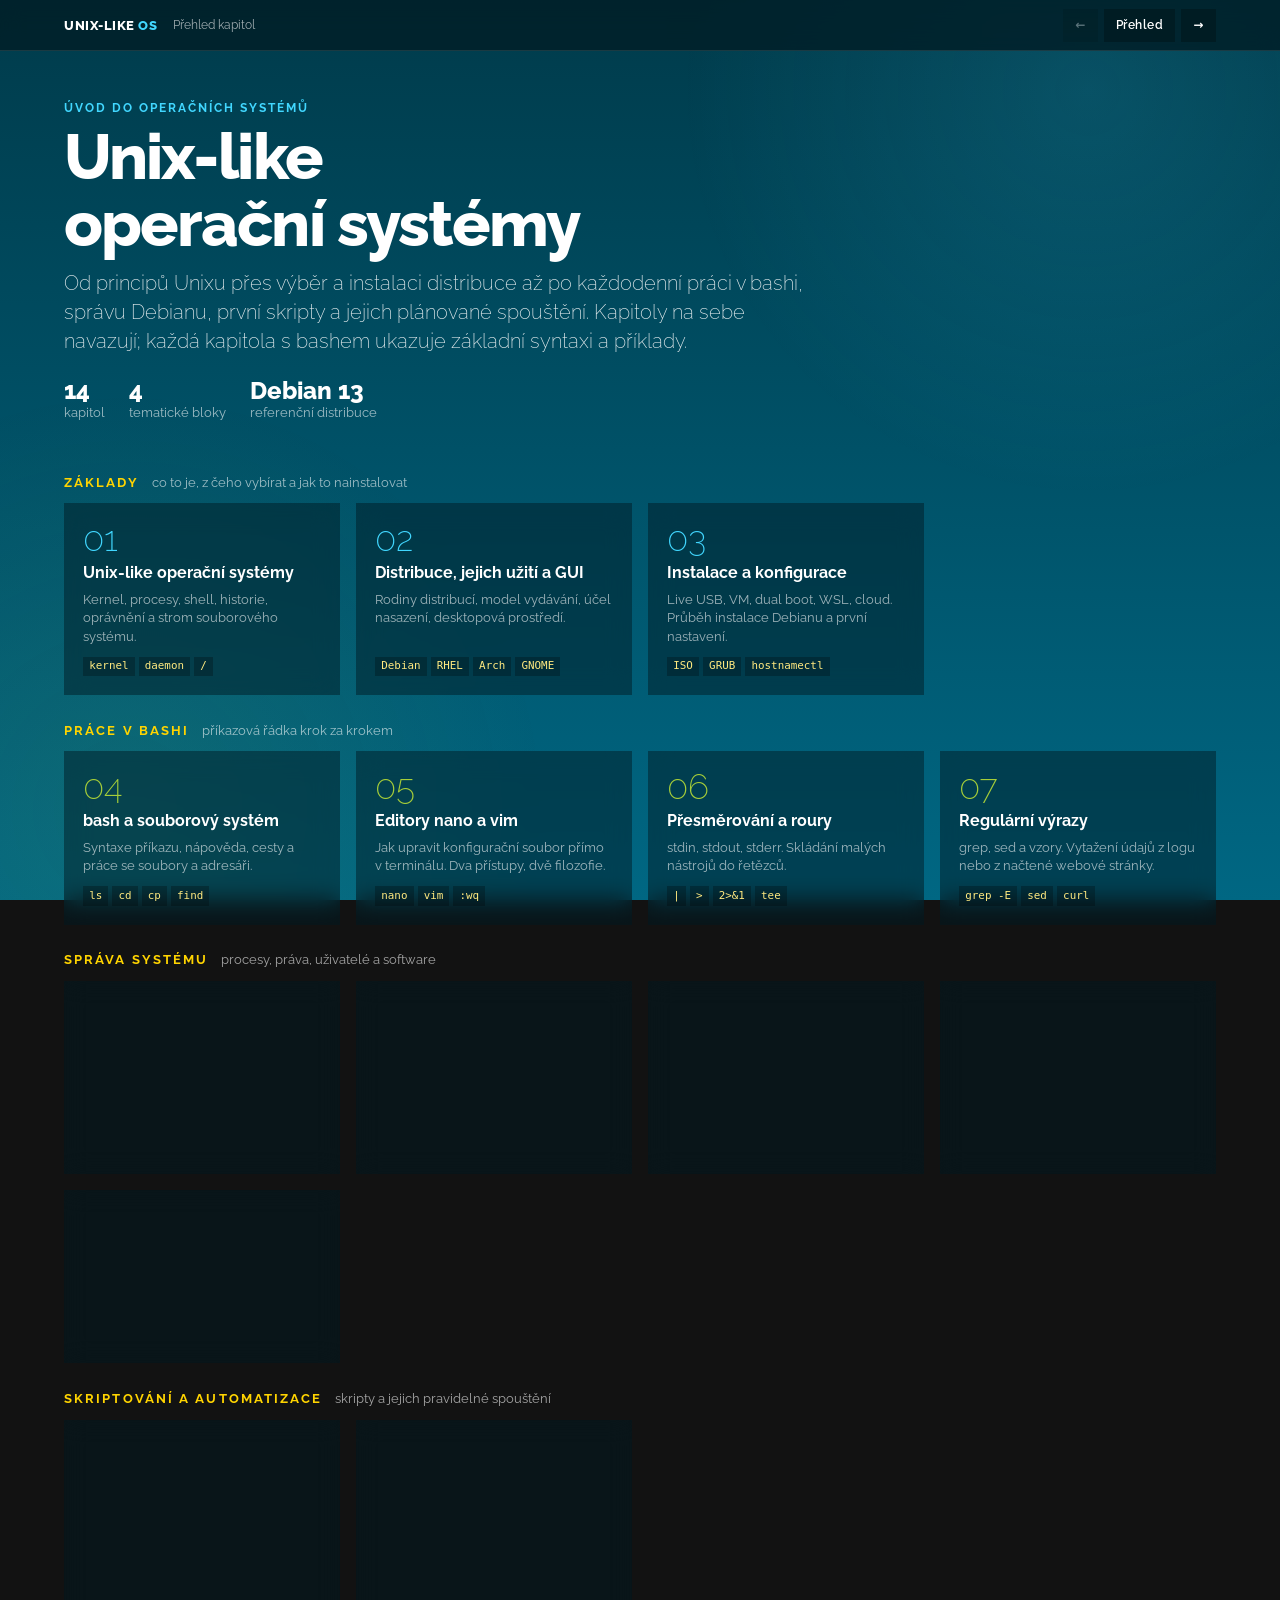
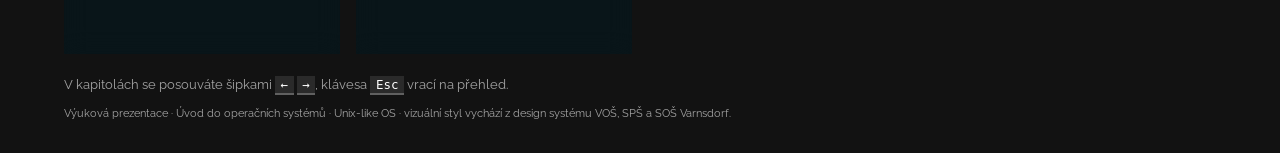
==== commit f2c0ae27: "Refaktoring, doplnění kapitol" ====
--- a/index.html
+++ b/index.html
@@ -7,153 +7,29 @@
 <link rel="preconnect" href="https://fonts.googleapis.com">
 <link rel="preconnect" href="https://fonts.gstatic.com" crossorigin>
 <link href="https://fonts.googleapis.com/css2?family=Raleway:wght@200;400;600;700;800&display=swap" rel="stylesheet">
-<style>
-/* Layout: přehled kapitol (dashboard) → jedna kapitola na obrazovku, mřížka 12 sloupců s průsvitnými panely.
-   Design: vizuální systém VOŠ, SPŠ a SOŠ Varnsdorf — jeden tmavý svět (záměrně bez světlého režimu). */
-:root{
-  color-scheme:dark;
-  --bg1:#003b4b;--bg2:#006783;--panel:rgba(0,27,34,.48);--panel-2:rgba(0,0,0,.2);
-  --cyan:#41d7ff;--blue:#00c0f3;--yellow:#ffd400;--green:#a6ce39;--red:#ff7a6b;
-  --muted:rgba(255,255,255,.62);--white:#fff;--line:rgba(255,255,255,.1);
-  --code-bg:#001820;--code-fg:#eaffff;--code-hl:#ffea80;
-  --font:Raleway,"Segoe UI",system-ui,sans-serif;
-  --mono:Consolas,"Cascadia Mono","DejaVu Sans Mono",Menlo,monospace;
-}
-*{box-sizing:border-box;min-width:0}
-html{scroll-behavior:smooth;overflow-x:hidden}
-body{margin:0;font-family:var(--font);color:var(--white);background:var(--bg1);
-  background:linear-gradient(180deg,var(--bg1),var(--bg2)) fixed;line-height:1.45;font-size:15px;overflow-x:hidden}
-body:before{content:"";position:fixed;inset:0;pointer-events:none;z-index:0;
-  background:radial-gradient(circle at 85% 10%,rgba(65,215,255,.12),transparent 30%),
-  radial-gradient(circle at 10% 90%,rgba(166,206,57,.08),transparent 30%)}
-@media (prefers-reduced-motion:reduce){html{scroll-behavior:auto}*{transition:none!important;animation:none!important}}
-
-/* horní lišta */
-.bar{position:sticky;top:env(safe-area-inset-top,0px);z-index:5;background:rgba(0,30,38,.82);backdrop-filter:blur(10px);
-  border-bottom:1px solid var(--line)}
-.bar-in{max-width:1450px;margin:auto;padding:.55rem 5vw;display:flex;align-items:center;gap:1rem;flex-wrap:wrap}
-.brand{color:#fff;text-decoration:none;font-weight:800;letter-spacing:.04em;font-size:.82rem;text-transform:uppercase}
-.brand span{color:var(--cyan)}
-.bar-ch{color:var(--muted);font-size:.78rem;flex:1;white-space:nowrap;overflow:hidden;text-overflow:ellipsis}
-.bar-nav{display:flex;gap:.35rem}
-.btn{display:inline-flex;align-items:center;gap:.35rem;color:#fff;text-decoration:none;background:rgba(0,20,26,.55);
-  padding:.42rem .7rem;font-size:.75rem;font-weight:600;letter-spacing:.04em;border:1px solid transparent;cursor:pointer;font-family:inherit}
-.btn:hover{background:rgba(65,215,255,.15);color:var(--cyan)}
-.btn:focus-visible,a:focus-visible{outline:2px solid var(--yellow);outline-offset:2px}
-.btn[aria-disabled="true"]{opacity:.35;pointer-events:none}
-
-/* společné */
-.wrap{position:relative;z-index:1;max-width:1450px;margin:auto;padding-inline:5vw}
-header.hero{padding-block:3rem 1.5rem}
-.kicker{color:var(--cyan);font-size:.78rem;font-weight:700;letter-spacing:.16em;text-transform:uppercase}
-h1{font-size:clamp(2.2rem,5vw,4.5rem);line-height:1.05;margin:.35rem 0 .7rem;letter-spacing:-.03em;text-wrap:balance;font-weight:800}
-.lead{font-size:clamp(1rem,1.6vw,1.25rem);font-weight:200;max-width:62ch;color:rgba(255,255,255,.9);margin:0}
-.grid{display:grid;grid-template-columns:repeat(12,1fr);gap:1rem;margin-bottom:1rem}
-.card{background:var(--panel);backdrop-filter:blur(12px);padding:1.25rem 1.35rem}
-.c3{grid-column:span 3}.c4{grid-column:span 4}.c5{grid-column:span 5}.c6{grid-column:span 6}.c7{grid-column:span 7}.c8{grid-column:span 8}.c12{grid-column:span 12}
-h2{font-size:1.1rem;margin:0 0 .85rem;color:var(--cyan);text-wrap:balance}
-h3{font-size:.82rem;margin:.9rem 0 .35rem;color:var(--yellow);letter-spacing:.06em;text-transform:uppercase}
-h3:first-child{margin-top:0}
-p{margin:.35rem 0 .65rem;overflow-wrap:anywhere}
-.muted{color:var(--muted);font-size:.82rem}
-ul,ol{margin:.4rem 0 0;padding-left:1.15rem} li{margin:.25rem 0}
-.tag{display:inline-block;padding:.18rem .45rem;margin:.12rem;background:rgba(65,215,255,.1);color:var(--cyan);font-size:.72rem;font-family:var(--mono)}
-.tag.g{background:rgba(166,206,57,.12);color:var(--green)}
-.tag.y{background:rgba(255,212,0,.1);color:var(--yellow)}
-pre{margin:.5rem 0 0;padding:.75rem .85rem;background:var(--code-bg);color:var(--code-fg);overflow:auto;font:.78rem/1.55 var(--mono);tab-size:4}
-pre .pr{color:var(--green);user-select:none}
-pre .cm{color:#7fb3c2;font-style:italic}
-pre .out{color:rgba(234,255,255,.62)}
-code{font-family:var(--mono);color:var(--code-hl);font-size:.92em}
-.tbl{overflow-x:auto}
-table{width:100%;border-collapse:collapse;font-size:.8rem}
-th{text-align:left;color:var(--cyan);padding:.45rem;border-bottom:1px solid var(--line);font-weight:700}
-td{padding:.45rem;border-bottom:1px solid rgba(255,255,255,.06);vertical-align:top;overflow-wrap:anywhere}
-.perms{font-family:var(--mono);font-size:1rem;color:var(--yellow)}
-.callout{border-left:4px solid var(--yellow);background:rgba(255,212,0,.07);padding:.7rem .85rem;font-size:.84rem;margin-top:.75rem}
-.callout.warn{border-color:var(--red);background:rgba(255,122,107,.08)}
-.callout.ok{border-color:var(--green);background:rgba(166,206,57,.08)}
-.syntax{font-family:var(--mono);font-size:1rem;background:var(--panel-2);padding:.7rem .85rem;border-left:3px solid var(--cyan);overflow-x:auto;white-space:nowrap}
-.syntax b{color:#fff}.syntax i{color:var(--cyan);font-style:normal}.syntax em{color:var(--yellow);font-style:normal}
-.arch{display:grid;gap:.35rem}.layer{padding:.55rem .75rem;background:var(--panel-2);border-left:3px solid var(--cyan)}
-.layer:nth-child(2){border-color:var(--blue)}.layer:nth-child(3){border-color:var(--green)}.layer:nth-child(4){border-color:var(--yellow)}.layer:nth-child(5){border-color:var(--muted)}
-.layer b{display:block;font-size:.82rem}.layer span{font-size:.74rem;color:var(--muted)}
-.timeline{display:grid;grid-template-columns:repeat(2,1fr);gap:.5rem}.time{background:var(--panel-2);padding:.65rem}.time b{color:var(--yellow);font-size:.78rem}.time div{font-size:.78rem;margin-top:.25rem}
-.steps{list-style:none;padding:0;margin:0;display:grid;gap:.45rem;counter-reset:s}
-.steps li{counter-increment:s;display:grid;grid-template-columns:2rem 1fr;gap:.6rem;align-items:start;margin:0;background:var(--panel-2);padding:.55rem .65rem;font-size:.84rem}
-.steps li:before{content:counter(s);font-weight:800;color:var(--bg1);background:var(--cyan);width:1.6rem;height:1.6rem;display:grid;place-items:center;font-size:.8rem}
-.kbd{font-family:var(--mono);font-size:.78rem;background:rgba(255,255,255,.1);border-bottom:2px solid rgba(255,255,255,.25);padding:.05rem .35rem;color:#fff;white-space:nowrap}
-.modes{display:grid;grid-template-columns:repeat(2,1fr);gap:.5rem}
-.mode{background:var(--panel-2);padding:.65rem;border-top:3px solid var(--cyan)}
-.mode:nth-child(2){border-color:var(--green)}.mode:nth-child(3){border-color:var(--yellow)}.mode:nth-child(4){border-color:var(--blue)}
-.mode b{display:block;font-size:.85rem}.mode span{font-size:.76rem;color:var(--muted)}
-.flow{display:flex;flex-wrap:wrap;align-items:center;gap:.4rem;font-family:var(--mono);font-size:.8rem;margin:.4rem 0}
-.flow span{background:var(--panel-2);padding:.35rem .55rem;border:1px solid var(--line)}
-.flow i{color:var(--yellow);font-style:normal;font-weight:700}
-
-/* dashboard */
-.dash-meta{display:flex;flex-wrap:wrap;gap:1.5rem;margin-top:1.4rem;font-size:.8rem;color:var(--muted)}
-.dash-meta b{display:block;color:#fff;font-size:1.5rem;font-weight:800;line-height:1.1;font-variant-numeric:tabular-nums}
-.part{margin-top:1.6rem}
-.part-h{display:flex;align-items:baseline;gap:.8rem;margin:0 0 .7rem;flex-wrap:wrap}
-.part-h h2{margin:0;font-size:.82rem;letter-spacing:.16em;text-transform:uppercase;color:var(--yellow)}
-.part-h span{color:var(--muted);font-size:.8rem}
-.tiles{display:grid;grid-template-columns:repeat(auto-fill,minmax(250px,1fr));gap:1rem}
-.tile{display:flex;flex-direction:column;gap:.45rem;text-decoration:none;color:#fff;background:var(--panel);backdrop-filter:blur(12px);
-  padding:1.1rem 1.2rem 1rem;border-bottom:3px solid transparent;transition:background .15s,border-color .15s,transform .15s}
-.tile:hover{background:rgba(0,27,34,.7);border-color:var(--cyan);transform:translateY(-2px)}
-.tile .n{font-size:2.2rem;font-weight:200;color:var(--cyan);line-height:1;font-variant-numeric:tabular-nums}
-.tile .t{font-weight:700;font-size:1rem;line-height:1.25;text-wrap:balance}
-.tile .d{font-size:.8rem;color:var(--muted);flex:1}
-.tile .k{display:flex;flex-wrap:wrap;gap:.25rem;margin-top:.2rem}
-.tile .k span{font-family:var(--mono);font-size:.68rem;color:var(--code-hl);background:rgba(0,0,0,.25);padding:.12rem .38rem}
-.p2 .tile .n{color:var(--green)} .p2 .tile:hover{border-color:var(--green)}
-.p3 .tile .n{color:var(--yellow)} .p3 .tile:hover{border-color:var(--yellow)}
-.hint{margin-top:1.4rem;font-size:.8rem;color:var(--muted)}
-
-/* kapitola */
-.ch-head{padding-block:2.4rem 1.3rem}
-.ch-head h1{font-size:clamp(2rem,4.4vw,3.8rem)}
-.pager{display:flex;justify-content:space-between;gap:.6rem;flex-wrap:wrap;padding-block:.6rem 2.5rem}
-.pager a{max-width:48%}
-.pager .next{margin-left:auto;text-align:right}
-.pager small{display:block;color:var(--muted);font-weight:400;letter-spacing:0;font-size:.7rem}
-footer{position:relative;z-index:1;max-width:1450px;margin:auto;padding:0 5vw 2rem;color:var(--muted);font-size:.7rem}
-
-@media(max-width:950px){
-  .c3,.c4,.c5,.c6,.c7,.c8{grid-column:span 6}
-}
-@media(max-width:720px){
-  .c3,.c4,.c5,.c6,.c7,.c8,.c12{grid-column:span 12}
-  .modes,.timeline{grid-template-columns:1fr}
-  .grid{gap:.75rem}.card{padding:1rem}
-  .bar-ch{display:none}
-  .pager a{max-width:100%;flex:1 1 100%}.pager .next{text-align:left}
-}
-@media print{.bar,.pager{display:none}}
-</style>
+<link rel="stylesheet" href="css/style.css">
 </head>
-<body>
+<body data-chapter="0">
 
 <div class="bar"><div class="bar-in">
-  <a class="brand" href="#prehled">Unix-like <span>OS</span></a>
+  <a class="brand" href="index.html">Unix-like <span>OS</span></a>
   <div class="bar-ch" id="barTitle">Přehled kapitol</div>
   <div class="bar-nav">
-    <a class="btn" id="barPrev" href="#prehled" aria-label="Předchozí kapitola">←</a>
-    <a class="btn" href="#prehled">Přehled</a>
-    <a class="btn" id="barNext" href="#k1" aria-label="Další kapitola">→</a>
+    <a class="btn" id="barPrev" href="index.html" aria-label="Předchozí kapitola">←</a>
+    <a class="btn" href="index.html">Přehled</a>
+    <a class="btn" id="barNext" href="kapitoly/01-unix-like-os.html" aria-label="Další kapitola">→</a>
   </div>
 </div></div>
 
-<!-- ============ DASHBOARD ============ -->
-<section id="prehled" class="view wrap" data-title="Přehled kapitol">
+<!-- Přehled kapitol. Nová kapitola: soubor v kapitoly/, záznam v js/app.js (KAPITOLY) a dlaždice níže. -->
+<main class="wrap">
   <header class="hero">
     <div class="kicker">Úvod do operačních systémů</div>
     <h1>Unix-like<br>operační systémy</h1>
-    <p class="lead">Od principů Unixu přes výběr a instalaci distribuce až po každodenní práci v bashi a správu Debianu. Kapitoly na sebe navazují; každá kapitola s bashem ukazuje základní syntaxi a příklady.</p>
+    <p class="lead">Od principů Unixu přes výběr a instalaci distribuce až po každodenní práci v bashi, správu Debianu, první skripty a jejich plánované spouštění. Kapitoly na sebe navazují; každá kapitola s bashem ukazuje základní syntaxi a příklady.</p>
     <div class="dash-meta">
-      <div><b>12</b>kapitol</div>
-      <div><b>3</b>tematické bloky</div>
+      <div><b id="pocetKapitol">14</b>kapitol</div>
+      <div><b>4</b>tematické bloky</div>
       <div><b>Debian 13</b>referenční distribuce</div>
     </div>
   </header>
@@ -161,1231 +37,44 @@
   <div class="part p1">
     <div class="part-h"><h2>Základy</h2><span>co to je, z čeho vybírat a jak to nainstalovat</span></div>
     <div class="tiles">
-      <a class="tile" href="#k1"><span class="n">01</span><span class="t">Unix-like operační systémy</span><span class="d">Kernel, procesy, shell, historie, oprávnění a strom souborového systému.</span><span class="k"><span>kernel</span><span>daemon</span><span>/</span></span></a>
-      <a class="tile" href="#k2"><span class="n">02</span><span class="t">Distribuce, jejich užití a GUI</span><span class="d">Rodiny distribucí, model vydávání, účel nasazení, desktopová prostředí.</span><span class="k"><span>Debian</span><span>RHEL</span><span>Arch</span><span>GNOME</span></span></a>
-      <a class="tile" href="#k3"><span class="n">03</span><span class="t">Instalace a konfigurace</span><span class="d">Live USB, VM, dual boot, WSL, cloud. Průběh instalace Debianu a první nastavení.</span><span class="k"><span>ISO</span><span>GRUB</span><span>hostnamectl</span></span></a>
+      <a class="tile" href="kapitoly/01-unix-like-os.html"><span class="n">01</span><span class="t">Unix-like operační systémy</span><span class="d">Kernel, procesy, shell, historie, oprávnění a strom souborového systému.</span><span class="k"><span>kernel</span><span>daemon</span><span>/</span></span></a>
+      <a class="tile" href="kapitoly/02-distribuce-a-gui.html"><span class="n">02</span><span class="t">Distribuce, jejich užití a GUI</span><span class="d">Rodiny distribucí, model vydávání, účel nasazení, desktopová prostředí.</span><span class="k"><span>Debian</span><span>RHEL</span><span>Arch</span><span>GNOME</span></span></a>
+      <a class="tile" href="kapitoly/03-instalace-a-konfigurace.html"><span class="n">03</span><span class="t">Instalace a konfigurace</span><span class="d">Live USB, VM, dual boot, WSL, cloud. Průběh instalace Debianu a první nastavení.</span><span class="k"><span>ISO</span><span>GRUB</span><span>hostnamectl</span></span></a>
     </div>
   </div>
 
   <div class="part p2">
     <div class="part-h"><h2>Práce v bashi</h2><span>příkazová řádka krok za krokem</span></div>
     <div class="tiles">
-      <a class="tile" href="#k4"><span class="n">04</span><span class="t">bash a souborový systém</span><span class="d">Syntaxe příkazu, nápověda, cesty a práce se soubory a adresáři.</span><span class="k"><span>ls</span><span>cd</span><span>cp</span><span>find</span></span></a>
-      <a class="tile" href="#k5"><span class="n">05</span><span class="t">Editory nano a vim</span><span class="d">Jak upravit konfigurační soubor přímo v terminálu. Dva přístupy, dvě filozofie.</span><span class="k"><span>nano</span><span>vim</span><span>:wq</span></span></a>
-      <a class="tile" href="#k6"><span class="n">06</span><span class="t">Přesměrování a roury</span><span class="d">stdin, stdout, stderr. Skládání malých nástrojů do řetězců.</span><span class="k"><span>|</span><span>&gt;</span><span>2&gt;&amp;1</span><span>tee</span></span></a>
-      <a class="tile" href="#k7"><span class="n">07</span><span class="t">Regulární výrazy</span><span class="d">grep, sed a vzory. Vytažení údajů z logu nebo z načtené webové stránky.</span><span class="k"><span>grep -E</span><span>sed</span><span>curl</span></span></a>
+      <a class="tile" href="kapitoly/04-bash-a-souborovy-system.html"><span class="n">04</span><span class="t">bash a souborový systém</span><span class="d">Syntaxe příkazu, nápověda, cesty a práce se soubory a adresáři.</span><span class="k"><span>ls</span><span>cd</span><span>cp</span><span>find</span></span></a>
+      <a class="tile" href="kapitoly/05-editory-nano-a-vim.html"><span class="n">05</span><span class="t">Editory nano a vim</span><span class="d">Jak upravit konfigurační soubor přímo v terminálu. Dva přístupy, dvě filozofie.</span><span class="k"><span>nano</span><span>vim</span><span>:wq</span></span></a>
+      <a class="tile" href="kapitoly/06-presmerovani-a-roury.html"><span class="n">06</span><span class="t">Přesměrování a roury</span><span class="d">stdin, stdout, stderr. Skládání malých nástrojů do řetězců.</span><span class="k"><span>|</span><span>&gt;</span><span>2&gt;&amp;1</span><span>tee</span></span></a>
+      <a class="tile" href="kapitoly/07-regularni-vyrazy.html"><span class="n">07</span><span class="t">Regulární výrazy</span><span class="d">grep, sed a vzory. Vytažení údajů z logu nebo z načtené webové stránky.</span><span class="k"><span>grep -E</span><span>sed</span><span>curl</span></span></a>
     </div>
   </div>
 
   <div class="part p3">
     <div class="part-h"><h2>Správa systému</h2><span>procesy, práva, uživatelé a software</span></div>
     <div class="tiles">
-      <a class="tile" href="#k8"><span class="n">08</span><span class="t">Procesy a služby</span><span class="d">Sledování procesů, běh na pozadí, signály a ukončení procesu.</span><span class="k"><span>ps</span><span>top</span><span>&amp;</span><span>kill</span></span></a>
-      <a class="tile" href="#k9"><span class="n">09</span><span class="t">Příkazy správce</span><span class="d">Kdy použít sudo, kdy su a jak bezpečně předat administrátorská práva.</span><span class="k"><span>sudo</span><span>su -</span><span>visudo</span></span></a>
-      <a class="tile" href="#k10"><span class="n">10</span><span class="t">Správa uživatelů a skupin</span><span class="d">Vytvoření, úprava, hesla, zamčení a smazání účtu.</span><span class="k"><span>adduser</span><span>usermod</span><span>passwd</span></span></a>
-      <a class="tile" href="#k11"><span class="n">11</span><span class="t">Přidělování a odebírání oprávnění</span><span class="d">chmod, chown, skupiny, speciální bity a ACL.</span><span class="k"><span>chmod</span><span>chown</span><span>setfacl</span></span></a>
-      <a class="tile" href="#k12"><span class="n">12</span><span class="t">Instalace a aktualizace balíčků</span><span class="d">apt, dpkg, repozitáře a automatické bezpečnostní aktualizace.</span><span class="k"><span>apt</span><span>dpkg</span><span>sources</span></span></a>
+      <a class="tile" href="kapitoly/08-procesy-a-sluzby.html"><span class="n">08</span><span class="t">Procesy a služby</span><span class="d">Sledování procesů, běh na pozadí, signály a ukončení procesu.</span><span class="k"><span>ps</span><span>top</span><span>&amp;</span><span>kill</span></span></a>
+      <a class="tile" href="kapitoly/09-prikazy-spravce.html"><span class="n">09</span><span class="t">Příkazy správce</span><span class="d">Kdy použít sudo, kdy su a jak bezpečně předat administrátorská práva.</span><span class="k"><span>sudo</span><span>su -</span><span>visudo</span></span></a>
+      <a class="tile" href="kapitoly/10-uzivatele-a-skupiny.html"><span class="n">10</span><span class="t">Správa uživatelů a skupin</span><span class="d">Vytvoření, úprava, hesla, zamčení a smazání účtu.</span><span class="k"><span>adduser</span><span>usermod</span><span>passwd</span></span></a>
+      <a class="tile" href="kapitoly/11-opravneni.html"><span class="n">11</span><span class="t">Přidělování a odebírání oprávnění</span><span class="d">chmod, chown, skupiny, speciální bity a ACL.</span><span class="k"><span>chmod</span><span>chown</span><span>setfacl</span></span></a>
+      <a class="tile" href="kapitoly/12-balicky.html"><span class="n">12</span><span class="t">Instalace a aktualizace balíčků</span><span class="d">apt, dpkg, repozitáře a automatické bezpečnostní aktualizace.</span><span class="k"><span>apt</span><span>dpkg</span><span>sources</span></span></a>
     </div>
   </div>
-  <p class="hint">Při promítání se mezi kapitolami posouváte šipkami <span class="kbd">←</span> <span class="kbd">→</span>, klávesa <span class="kbd">Esc</span> vrací na přehled.</p>
-</section>
+  <div class="part p4">
+    <div class="part-h"><h2>Skriptování a automatizace</h2><span>skripty a jejich pravidelné spouštění</span></div>
+    <div class="tiles">
+      <a class="tile" href="kapitoly/13-skriptovani.html"><span class="n">13</span><span class="t">Skriptování v bashi</span><span class="d">Vytvoření a spuštění skriptu, vstupy a výstupy, podmínky, cykly, proměnné prostředí a regulární výrazy ve 23 příkladech.</span><span class="k"><span>#!/bin/bash</span><span>chmod +x</span><span>if</span><span>for</span><span>=~</span></span></a>
+      <a class="tile" href="kapitoly/14-cron.html"><span class="n">14</span><span class="t">Plánování úloh: cron</span><span class="d">Vytvoření, správa a odstranění pravidelných úloh. Syntaxe crontabu, systémové úlohy, logy.</span><span class="k"><span>crontab -e</span><span>*/5 * * * *</span><span>cron.daily</span></span></a>
+    </div>
+  </div>
+  <p class="hint">V kapitolách se posouváte šipkami <span class="kbd">←</span> <span class="kbd">→</span>, klávesa <span class="kbd">Esc</span> vrací na přehled.</p>
+</main>
 
-<!-- ============ 1 ============ -->
-<section id="k1" class="view wrap chapter" data-title="Unix-like operační systémy">
-<header class="ch-head">
-  <div class="kicker">Kapitola 1 / 12 · Základy</div>
-  <h1>Unix-like operační systémy</h1>
-  <p class="lead">Jak funguje systém, ve kterém většina práce probíhá přes procesy, služby, uživatele, oprávnění a soubory, a proč je Linux tak důležitý pro servery, cloud i vývoj.</p>
-</header>
-<div class="grid">
-  <article class="card c4"><h2>Základní pojmy</h2>
-    <h3>Kernel</h3><p>Jádro OS. Zprostředkuje přístup k CPU, paměti, zařízením a procesům.</p>
-    <h3>Process</h3><p>Běžící program. Má vlastní adresní prostor, PID a oprávnění.</p>
-    <h3>Daemon</h3><p>Proces běžící na pozadí, typicky poskytující službu. Často končí na <code>d</code>: <code>sshd</code>, <code>systemd</code>.</p>
-    <h3>Shell</h3><p>Program, který interpretuje příkazy uživatele. Např. Bash, Zsh.</p>
-  </article>
-  <article class="card c4"><h2>Vrstvy systému</h2>
-    <div class="arch">
-      <div class="layer"><b>APLIKACE</b><span>Firefox · Python · editor · server</span></div>
-      <div class="layer"><b>SHELL &amp; NÁSTROJE</b><span>bash · ls · grep · ssh · systemctl</span></div>
-      <div class="layer"><b>SYSTÉMOVÉ KNIHOVNY / SLUŽBY</b><span>libc · systemd · síťové služby</span></div>
-      <div class="layer"><b>KERNEL</b><span>procesy · paměť · ovladače · souborové systémy · síť</span></div>
-      <div class="layer"><b>HARDWARE</b><span>CPU · RAM · disk · síťová karta · zařízení</span></div>
-    </div>
-  </article>
-  <article class="card c4"><h2>Stručná historie</h2>
-    <div class="timeline">
-      <div class="time"><b>1969</b><div>Vzniká Unix v Bellových laboratořích AT&amp;T.</div></div>
-      <div class="time"><b>1970–80s</b><div>Unix se šíří mezi univerzitami a vznikají jeho varianty.</div></div>
-      <div class="time"><b>1983</b><div>Richard Stallman zahajuje projekt GNU.</div></div>
-      <div class="time"><b>1991</b><div>Linus Torvalds zveřejňuje Linux kernel.</div></div>
-    </div>
-    <p class="muted">Unix-like neznamená „Unix“. Jde o systémy inspirované Unixem nebo implementující podobné principy a rozhraní.</p>
-  </article>
-
-  <article class="card c5"><h2>Kde se s nimi setkáme?</h2>
-    <div class="tbl"><table>
-      <tr><th>Systém</th><th>Typické využití</th></tr>
-      <tr><td>Linux distribuce</td><td>servery, cloud, vývoj, síťová zařízení, desktop</td></tr>
-      <tr><td>Android</td><td>mobily a tablety — používá Linux kernel</td></tr>
-      <tr><td>macOS</td><td>desktop/notebook — Unixový základ (Darwin)</td></tr>
-      <tr><td>FreeBSD / OpenBSD</td><td>servery, síť, bezpečnost, infrastruktura</td></tr>
-    </table></div>
-  </article>
-  <article class="card c7"><h2>Distribuce, balíčky a LTS</h2>
-    <p>Linux není jeden OS. <b>Distribuce</b> spojuje kernel, systémové nástroje, správu balíčků, konfiguraci a aplikace.</p>
-    <div class="tbl"><table>
-      <tr><th>Rodina</th><th>Balíček</th><th>Správce</th><th>Příklad</th></tr>
-      <tr><td>Debian / Ubuntu</td><td><code>.deb</code></td><td><code>apt</code></td><td><code>sudo apt install nginx</code></td></tr>
-      <tr><td>Fedora / RHEL</td><td><code>.rpm</code></td><td><code>dnf</code></td><td><code>sudo dnf install nginx</code></td></tr>
-      <tr><td>Arch</td><td>balíčky Arch</td><td><code>pacman</code></td><td><code>sudo pacman -S nginx</code></td></tr>
-    </table></div>
-    <p class="muted"><b>LTS</b> = Long Term Support. Označuje vydání s delší dobou podpory; není to typ instalačního balíčku. Podrobněji v kapitole 2.</p>
-  </article>
-
-  <article class="card c7"><h2>Linux shell — základní příkazy</h2>
-<pre>$ pwd
-/home/alice
-
-$ ls -la
-drwxr-xr-x 2 alice users 4096 Dokumenty
--rw-r--r-- 1 alice users  842 poznamky.txt
-
-$ cd Dokumenty
-$ mkdir projekt
-$ cp ../poznamky.txt projekt/
-$ mv projekt/poznamky.txt projekt/readme.txt
-$ rm projekt/readme.txt
-
-$ cat /etc/os-release
-$ grep "NAME" /etc/os-release</pre>
-  </article>
-  <article class="card c5"><h2>Proč shell?</h2>
-    <p>Příkazy lze <b>řetězit</b>, přesměrovat a automatizovat.</p>
-<pre>$ ps aux | grep ssh
-$ cat log.txt | grep ERROR &gt; chyby.txt
-$ chmod +x script.sh
-$ ./script.sh</pre>
-    <div class="callout"><b>Tip:</b> <code>|</code> předá výstup dalšímu příkazu. <code>&gt;</code> zapíše výstup do souboru. Víc v kapitole 6.</div>
-  </article>
-
-  <article class="card c6"><h2>Uživatelé, skupiny a superuser</h2>
-    <p>Každý proces běží pod určitým <b>uživatelem</b>. Uživatel může být členem více <b>skupin</b>. Oprávnění se posuzují jako <b>owner / group / others</b>.</p>
-    <p><span class="tag">root</span> superuser má velmi rozsáhlá oprávnění: může měnit systém, instalovat software, spravovat uživatele i přistupovat k souborům bez běžných omezení.</p>
-    <p><b>sudo</b> umožní oprávněnému uživateli spustit konkrétní příkaz s vyššími právy — bezpečnější než běžně pracovat jako root.</p>
-  </article>
-  <article class="card c6"><h2>Oprávnění v praxi</h2>
-<pre>$ ls -l script.sh
--rwxr-x--- 1 alice dev 120 script.sh
- ↑↑↑ ↑↑↑ ↑↑↑
- owner group others
-
-r = read     4
-w = write    2
-x = execute  1</pre>
-    <p class="muted"><code>rwxr-x---</code> = vlastník čte/zapisuje/spouští, skupina čte/spouští, ostatní nemají práva.</p>
-  </article>
-
-  <article class="card c8"><h2>Souborový systém</h2>
-    <p>V Unix-like systémech je vše organizováno do jediného stromu začínajícího kořenem <code>/</code>. Připojené disky a zařízení se objevují v tomto stromu.</p>
-    <div class="tbl"><table>
-      <tr><th>Cesta</th><th>Význam</th></tr>
-      <tr><td><code>/</code></td><td>kořen celého souborového systému</td></tr>
-      <tr><td><code>/home</code></td><td>domovské adresáře uživatelů</td></tr>
-      <tr><td><code>/etc</code></td><td>konfigurace systému a služeb</td></tr>
-      <tr><td><code>/var</code></td><td>proměnlivá data, logy, cache</td></tr>
-      <tr><td><code>/usr</code></td><td>programy, knihovny a sdílená data</td></tr>
-      <tr><td><code>/tmp</code></td><td>dočasná data</td></tr>
-      <tr><td><code>/dev</code></td><td>souborové rozhraní k zařízením</td></tr>
-    </table></div>
-  </article>
-  <article class="card c4"><h2>Zapamatuj si</h2>
-    <ul>
-      <li><b>Kernel</b> řídí zdroje a hardware.</li>
-      <li><b>Daemon</b> běží na pozadí jako služba.</li>
-      <li><b>Shell</b> interpretuje příkazy.</li>
-      <li><b>Root</b> má privilegovaná oprávnění.</li>
-      <li><b>chmod</b> mění oprávnění.</li>
-      <li><b>/</b> je kořen stromu souborového systému.</li>
-      <li><b>Distribuce</b> není totéž co Linux kernel.</li>
-    </ul>
-  </article>
-
-  <article class="card c7"><h2>„Všechno je soubor“</h2>
-    <p>V Unix-like systémech se se souborovým rozhraním pracuje nejen s běžnými soubory, ale také s adresáři a mnoha zařízeními či speciálními objekty.</p>
-    <div class="tbl"><table>
-      <tr><th>Znak</th><th>Typ</th><th>Příklad</th></tr>
-      <tr><td class="perms">-</td><td>běžný soubor</td><td><code>notes.txt</code>, <code>program.py</code></td></tr>
-      <tr><td class="perms">d</td><td>adresář</td><td><code>/home/alice</code></td></tr>
-      <tr><td class="perms">l</td><td>symbolický odkaz</td><td><code>latest -&gt; release</code></td></tr>
-      <tr><td class="perms">c</td><td>znakové zařízení</td><td><code>/dev/tty</code></td></tr>
-      <tr><td class="perms">b</td><td>blokové zařízení</td><td><code>/dev/sda</code></td></tr>
-      <tr><td class="perms">p</td><td>pojmenovaná roura</td><td>FIFO</td></tr>
-      <tr><td class="perms">s</td><td>socket</td><td>komunikace procesů</td></tr>
-    </table></div>
-    <p class="muted">Nejde o to, že každý objekt je doslova běžný soubor. Unixový princip je, že mnoho různých zdrojů lze ovládat podobným souborovým rozhraním.</p>
-  </article>
-  <article class="card c5"><h2>Jak typ poznám?</h2>
-<pre>$ ls -l
--rw-r--r--  notes.txt
-drwxr-xr-x  Dokumenty
-lrwxrwxrwx  latest -&gt; release
-crw-rw----  /dev/tty
-
-$ file notes.txt
-notes.txt: UTF-8 Unicode text
-
-$ stat notes.txt</pre>
-    <div class="callout"><b>První znak</b> výstupu <code>ls -l</code> určuje typ objektu. <code>file</code> se pokouší určit obsah běžného souboru.</div>
-  </article>
-</div>
-</section>
-
-<!-- ============ 2 ============ -->
-<section id="k2" class="view wrap chapter" data-title="Distribuce, jejich užití a GUI">
-<header class="ch-head">
-  <div class="kicker">Kapitola 2 / 12 · Základy</div>
-  <h1>Distribuce, jejich užití a GUI</h1>
-  <p class="lead">Všechny linuxové distribuce sdílí stejné jádro. Liší se tím, co kolem něj poskládají: správcem balíčků, rytmem vydávání, výchozím nastavením a cílovým nasazením.</p>
-</header>
-<div class="grid">
-  <article class="card c7"><h2>Podle rodiny (původu)</h2>
-    <p>Většina distribucí vychází z několika základních. Rodina určuje formát balíčků, správce balíčků a umístění konfigurace.</p>
-    <div class="tbl"><table>
-      <tr><th>Rodina</th><th>Zástupci</th><th>Balíčky</th></tr>
-      <tr><td><b>Debian</b></td><td>Debian, Ubuntu, Linux Mint, Raspberry Pi OS, Kali Linux</td><td><code>apt</code> / <code>.deb</code></td></tr>
-      <tr><td><b>Red Hat</b></td><td>RHEL, Fedora, Rocky Linux, AlmaLinux, CentOS Stream</td><td><code>dnf</code> / <code>.rpm</code></td></tr>
-      <tr><td><b>SUSE</b></td><td>SLES, openSUSE Leap, openSUSE Tumbleweed</td><td><code>zypper</code> / <code>.rpm</code></td></tr>
-      <tr><td><b>Arch</b></td><td>Arch Linux, Manjaro, EndeavourOS</td><td><code>pacman</code></td></tr>
-      <tr><td><b>Nezávislé</b></td><td>Alpine, Gentoo, Slackware, NixOS, Void</td><td><code>apk</code>, <code>emerge</code>, <code>nix</code>…</td></tr>
-    </table></div>
-  </article>
-  <article class="card c5"><h2>Podle modelu vydávání</h2>
-    <h3>Pevná vydání (point release)</h3>
-    <p>Nová verze jednou za čas, mezi verzemi jen opravy. Předvídatelné, vhodné pro servery. <span class="tag">Debian</span><span class="tag">RHEL</span><span class="tag">Ubuntu LTS</span></p>
-    <h3>Průběžná vydání (rolling)</h3>
-    <p>Balíčky se aktualizují průběžně, žádné „velké“ upgrady. Nejnovější software, vyšší riziko nečekané změny. <span class="tag">Arch</span><span class="tag">Tumbleweed</span><span class="tag">Debian testing</span></p>
-    <h3>LTS</h3>
-    <p>Ubuntu LTS má 5 let standardní podpory (s placeným rozšířením víc), Debian stable zhruba 3 roky + 2 roky LTS komunity.</p>
-  </article>
-
-  <article class="card c12"><h2>Podle účelu nasazení</h2>
-    <div class="tbl"><table>
-      <tr><th>Účel</th><th>Typické distribuce</th><th>Proč</th></tr>
-      <tr><td>Server, firma</td><td>Debian, Ubuntu Server, RHEL, Rocky, AlmaLinux, SLES</td><td>dlouhá podpora, stabilita, certifikace, placená podpora u RHEL/SLES</td></tr>
-      <tr><td>Desktop pro začátečníky</td><td>Ubuntu, Linux Mint, Fedora Workstation, Zorin OS</td><td>grafický instalátor, ovladače, „funguje hned“</td></tr>
-      <tr><td>Vývoj a nejnovější software</td><td>Fedora, Arch, openSUSE Tumbleweed</td><td>čerstvé verze jazyků, knihoven a jádra</td></tr>
-      <tr><td>Kontejnery a cloud</td><td>Alpine, Debian slim, Ubuntu Minimal, Fedora CoreOS</td><td>malý obraz (Alpine okolo 5 MB), méně útočných ploch</td></tr>
-      <tr><td>Bezpečnost a penetrační testy</td><td>Kali Linux, Parrot OS, Tails</td><td>předinstalované nástroje, anonymita</td></tr>
-      <tr><td>Jednodeskové počítače, IoT</td><td>Raspberry Pi OS, Armbian, Ubuntu Core</td><td>podpora ARM, nízké nároky</td></tr>
-      <tr><td>Síťová zařízení, routery</td><td>OpenWrt, pfSense/OPNsense (FreeBSD)</td><td>minimální systém, webová správa</td></tr>
-      <tr><td>Výuka a hlubší pochopení</td><td>Arch, Gentoo, Linux From Scratch</td><td>systém se skládá ručně, krok za krokem</td></tr>
-    </table></div>
-  </article>
-
-  <article class="card c4"><h2>Další kritéria</h2>
-    <h3>Init systém</h3><p>Většina používá <code>systemd</code>. Bez něj: Devuan, Alpine (OpenRC), Void (runit).</p>
-    <h3>Komerční × komunitní</h3><p>RHEL a SLES se platí za podporu. Rocky a AlmaLinux jsou bezplatné, binárně kompatibilní s RHEL.</p>
-    <h3>Velikost a nároky</h3><p>Plný desktop potřebuje 2–4 GB RAM. Odlehčené (Lubuntu, antiX) běží i na starém hardwaru.</p>
-  </article>
-  <article class="card c8"><h2>Grafické rozhraní (GUI)</h2>
-    <p>GUI není součástí jádra. Je to vrstvený software, který lze nainstalovat, vyměnit, nebo vůbec nemít (typický server).</p>
-    <div class="arch">
-      <div class="layer"><b>DESKTOPOVÉ PROSTŘEDÍ / SPRÁVCE OKEN</b><span>GNOME · KDE Plasma · Xfce · Cinnamon · MATE · LXQt  |  i3 · Sway</span></div>
-      <div class="layer"><b>DISPLAY MANAGER (přihlašovací obrazovka)</b><span>GDM · SDDM · LightDM</span></div>
-      <div class="layer"><b>ZOBRAZOVACÍ SERVER / PROTOKOL</b><span>Wayland (moderní, výchozí v GNOME a KDE) · X11 / Xorg (starší, stále rozšířený)</span></div>
-      <div class="layer"><b>GRAFICKÝ OVLADAČ V JÁDŘE</b><span>DRM/KMS · Mesa · ovladač NVIDIA</span></div>
-    </div>
-  </article>
-  <article class="card c12"><h2>Desktopová prostředí v kostce</h2>
-    <div class="tbl"><table>
-      <tr><th>Prostředí</th><th>Charakter</th><th>Nároky</th><th>Výchozí v</th></tr>
-      <tr><td><b>GNOME</b></td><td>moderní, minimalistické, ovládání přes „Aktivity“</td><td>vyšší</td><td>Debian, Ubuntu, Fedora</td></tr>
-      <tr><td><b>KDE Plasma</b></td><td>vzhledem blízké Windows, velmi nastavitelné</td><td>střední</td><td>Kubuntu, openSUSE, Fedora KDE</td></tr>
-      <tr><td><b>Cinnamon</b></td><td>klasická nabídka Start a panel</td><td>střední</td><td>Linux Mint</td></tr>
-      <tr><td><b>Xfce</b></td><td>lehké, stabilní, konzervativní</td><td>nízké</td><td>Xubuntu, Kali</td></tr>
-      <tr><td><b>LXQt</b></td><td>velmi lehké</td><td>velmi nízké</td><td>Lubuntu</td></tr>
-      <tr><td><b>i3 / Sway</b></td><td>dlaždicový správce oken, ovládání klávesnicí</td><td>minimální</td><td>volba pokročilých</td></tr>
-    </table></div>
-    <div class="callout"><b>Debian při instalaci</b> nabízí výběr GNOME, KDE Plasma, Xfce, Cinnamon, MATE, LXDE, LXQt nebo žádné GUI. Pro server se GUI neinstaluje a správa probíhá přes SSH.</div>
-  </article>
-</div>
-</section>
-
-<!-- ============ 3 ============ -->
-<section id="k3" class="view wrap chapter" data-title="Instalace a konfigurace">
-<header class="ch-head">
-  <div class="kicker">Kapitola 3 / 12 · Základy</div>
-  <h1>Instalace a konfigurace</h1>
-  <p class="lead">Linux lze vyzkoušet bez zásahu do počítače, provozovat vedle Windows, ve virtuálním stroji, nebo nasadit na server v cloudu. Způsob volíme podle účelu.</p>
-</header>
-<div class="grid">
-  <article class="card c12"><h2>Možnosti instalace</h2>
-    <div class="tbl"><table>
-      <tr><th>Způsob</th><th>Jak to funguje</th><th>Výhody</th><th>Nevýhody</th></tr>
-      <tr><td><b>Live USB</b></td><td>systém se spustí z flash disku bez instalace</td><td>vyzkoušení, záchrana dat, nic se nemění</td><td>pomalejší, změny se po restartu ztratí</td></tr>
-      <tr><td><b>Virtuální stroj</b></td><td>VirtualBox, VMware, Hyper-V, KVM/QEMU</td><td>bezpečné testování, snapshoty, ideální do výuky</td><td>dělí se o výkon s hostitelem</td></tr>
-      <tr><td><b>WSL 2</b></td><td>Linux uvnitř Windows (<code>wsl --install -d Debian</code>)</td><td>rychlý start, sdílené soubory s Windows</td><td>není plnohodnotný systém, chybí GUI a systemd jen volitelně</td></tr>
-      <tr><td><b>Dual boot</b></td><td>vedle Windows na stejném disku, výběr v zavaděči GRUB</td><td>plný výkon hardwaru</td><td>riziko při dělení disku, Secure Boot, BitLocker</td></tr>
-      <tr><td><b>Čistá instalace</b></td><td>Linux jako jediný systém (bare metal)</td><td>plný výkon, nejjednodušší správa</td><td>přijdeme o předchozí systém</td></tr>
-      <tr><td><b>Cloud / VPS</b></td><td>hotový obraz u poskytovatele, přístup přes SSH</td><td>během minut, veřejná IP</td><td>platí se provoz, bezpečnost je na nás</td></tr>
-      <tr><td><b>Kontejner</b></td><td><code>docker run -it debian:13 bash</code></td><td>okamžité, izolované prostředí aplikace</td><td>sdílí jádro hostitele, není to celý OS</td></tr>
-    </table></div>
-  </article>
-
-  <article class="card c6"><h2>Příprava instalačního média</h2>
-    <ol class="steps">
-      <li><span>Stáhnout obraz z <code>debian.org</code>: <b>netinst</b> (malý, balíčky stahuje ze sítě) nebo <b>DVD</b>.</span></li>
-      <li><span>Ověřit kontrolní součet, že soubor není poškozený ani podvržený.</span></li>
-      <li><span>Zapsat obraz na USB: Rufus nebo balenaEtcher (Windows), <code>dd</code> (Linux).</span></li>
-      <li><span>V UEFI/BIOS nastavit start z USB (často <span class="kbd">F12</span>, <span class="kbd">F2</span> nebo <span class="kbd">Esc</span>).</span></li>
-    </ol>
-<pre>$ sha256sum debian-13.1.0-amd64-netinst.iso
-<span class="out">a1b2c3…  debian-13.1.0-amd64-netinst.iso</span>
-# porovnat se souborem SHA256SUMS na webu
-
-$ sudo dd if=debian-13.1.0-amd64-netinst.iso of=/dev/sdX bs=4M status=progress oflag=sync
-# /dev/sdX = celý flash disk (ověřit přes lsblk!)</pre>
-  </article>
-  <article class="card c6"><h2>Průběh instalace Debianu</h2>
-    <ol class="steps">
-      <li><span>Jazyk, oblast a rozložení klávesnice.</span></li>
-      <li><span>Síť: název počítače (hostname) a doména.</span></li>
-      <li><span>Heslo roota. <b>Když ho necháte prázdné</b>, root se zamkne a první uživatel dostane <code>sudo</code>.</span></li>
-      <li><span>Běžný uživatel: celé jméno, login, heslo.</span></li>
-      <li><span>Rozdělení disku: řízené (celý disk), s LVM, šifrované LVM, nebo ručně.</span></li>
-      <li><span>Zrcadlo archivu balíčků (deb.debian.org).</span></li>
-      <li><span>Výběr softwaru (tasksel): prostředí GUI, SSH server, standardní nástroje.</span></li>
-      <li><span>Instalace zavaděče GRUB a restart.</span></li>
-    </ol>
-  </article>
-
-  <article class="card c5"><h2>Typické rozdělení disku (UEFI)</h2>
-    <div class="tbl"><table>
-      <tr><th>Oddíl</th><th>Velikost</th><th>Souborový systém</th></tr>
-      <tr><td><code>/boot/efi</code></td><td>512 MB – 1 GB</td><td>FAT32 (ESP)</td></tr>
-      <tr><td><code>/</code></td><td>25 GB a víc</td><td>ext4 / btrfs</td></tr>
-      <tr><td><code>/home</code></td><td>zbytek disku</td><td>ext4</td></tr>
-      <tr><td>swap</td><td>podle RAM, 2–8 GB</td><td>swap</td></tr>
-    </table></div>
-    <p class="muted">Samostatný <code>/home</code> umožní přeinstalovat systém bez ztráty uživatelských dat.</p>
-  </article>
-  <article class="card c7"><h2>První konfigurace po instalaci</h2>
-<pre># aktualizace systému
-$ sudo apt update &amp;&amp; sudo apt full-upgrade
-
-# název počítače, čas, jazyk
-$ hostnamectl
-$ sudo hostnamectl set-hostname lab-pc01
-$ sudo timedatectl set-timezone Europe/Prague
-$ localectl status
-
-# síť
-$ ip a                      <span class="cm"># adresy rozhraní</span>
-$ ip r                      <span class="cm"># výchozí brána</span>
-$ nmcli device status       <span class="cm"># s NetworkManagerem (desktop)</span>
-
-# vzdálený přístup a firewall
-$ sudo apt install openssh-server ufw
-$ sudo systemctl enable --now ssh
-$ sudo ufw allow OpenSSH &amp;&amp; sudo ufw enable</pre>
-  </article>
-  <article class="card c12"><h2>Kde je konfigurace</h2>
-    <div class="tbl"><table>
-      <tr><th>Soubor</th><th>Co nastavuje</th></tr>
-      <tr><td><code>/etc/hostname</code>, <code>/etc/hosts</code></td><td>jméno počítače a lokální překlad jmen</td></tr>
-      <tr><td><code>/etc/network/interfaces</code></td><td>síť na serveru bez NetworkManageru (Debian ifupdown)</td></tr>
-      <tr><td><code>/etc/fstab</code></td><td>které oddíly se připojí při startu a kam</td></tr>
-      <tr><td><code>/etc/apt/sources.list.d/debian.sources</code></td><td>repozitáře balíčků (kapitola 12)</td></tr>
-      <tr><td><code>/etc/default/grub</code></td><td>nastavení zavaděče, poté <code>sudo update-grub</code></td></tr>
-      <tr><td><code>/etc/ssh/sshd_config</code></td><td>nastavení SSH serveru</td></tr>
-    </table></div>
-    <div class="callout">Konfigurace v Linuxu je převážně v textových souborech v <code>/etc</code>. K jejich úpravě potřebujeme editor (kapitola 5) a práva správce (kapitola 9).</div>
-  </article>
-</div>
-</section>
-
-<!-- ============ 4 ============ -->
-<section id="k4" class="view wrap chapter" data-title="bash a souborový systém">
-<header class="ch-head">
-  <div class="kicker">Kapitola 4 / 12 · bash</div>
-  <h1>bash a souborový systém</h1>
-  <p class="lead">Bash je výchozí shell v Debianu. Každý příkaz má stejnou stavbu, a jakmile ji umíme číst, umíme číst i nápovědu ke kterémukoli jinému příkazu.</p>
-</header>
-<div class="grid">
-  <article class="card c7"><h2>Syntaxe příkazu</h2>
-    <div class="syntax"><b>příkaz</b> <i>[-přepínače]</i> <em>[argumenty]</em></div>
-<pre>$ ls -l -a /etc          <span class="cm"># krátké přepínače zvlášť</span>
-$ ls -la /etc            <span class="cm"># … nebo spojené</span>
-$ ls --all --human-readable -l
-$ cp -r zdroj/ cil/      <span class="cm"># argumenty: odkud, kam</span></pre>
-    <h3>Výzva (prompt)</h3>
-<pre>alice@lab-pc01:~/projekt$       <span class="cm"># uživatel@počítač:adresář  $ = běžný uživatel</span>
-root@lab-pc01:/etc#             <span class="cm"># # = root (opatrně!)</span></pre>
-  </article>
-  <article class="card c5"><h2>Nápověda a pomůcky</h2>
-    <div class="tbl"><table>
-      <tr><td><code>man ls</code></td><td>manuálová stránka (<span class="kbd">q</span> konec, <span class="kbd">/</span> hledání)</td></tr>
-      <tr><td><code>ls --help</code></td><td>stručný přehled přepínačů</td></tr>
-      <tr><td><code>type cd</code></td><td>je to vestavěný příkaz, nebo program?</td></tr>
-      <tr><td><code>which python3</code></td><td>kde leží spustitelný soubor</td></tr>
-      <tr><td><span class="kbd">Tab</span></td><td>doplnění příkazu a cesty</td></tr>
-      <tr><td><span class="kbd">↑</span> / <span class="kbd">Ctrl+R</span></td><td>historie / hledání v historii</td></tr>
-      <tr><td><span class="kbd">Ctrl+C</span></td><td>přerušit běžící příkaz</td></tr>
-      <tr><td><span class="kbd">Ctrl+L</span></td><td>vyčistit obrazovku</td></tr>
-    </table></div>
-  </article>
-
-  <article class="card c5"><h2>Cesty</h2>
-    <div class="tbl"><table>
-      <tr><td><code>/etc/ssh</code></td><td><b>absolutní</b> — začíná od kořene <code>/</code></td></tr>
-      <tr><td><code>docs/a.txt</code></td><td><b>relativní</b> — od aktuálního adresáře</td></tr>
-      <tr><td><code>~</code></td><td>domovský adresář (<code>/home/alice</code>)</td></tr>
-      <tr><td><code>.</code></td><td>aktuální adresář</td></tr>
-      <tr><td><code>..</code></td><td>nadřazený adresář</td></tr>
-      <tr><td><code>cd -</code></td><td>zpět do předchozího adresáře</td></tr>
-    </table></div>
-    <h3>Zástupné znaky</h3>
-<pre>$ ls *.txt          <span class="cm"># libovolný počet znaků</span>
-$ ls foto?.jpg      <span class="cm"># právě jeden znak</span>
-$ ls [abc]*         <span class="cm"># začíná a, b nebo c</span>
-$ mkdir -p web/{css,js,img}   <span class="cm"># rozvinutí závorek</span></pre>
-  </article>
-  <article class="card c7"><h2>Navigace a prohlížení</h2>
-<pre>$ pwd                        <span class="cm"># kde jsem</span>
-$ cd /var/log                <span class="cm"># přejít</span>
-$ ls -lh                     <span class="cm"># výpis s čitelnou velikostí</span>
-$ ls -lt                     <span class="cm"># seřadit podle času změny</span>
-$ tree -L 2                  <span class="cm"># strom (apt install tree)</span>
-
-$ cat /etc/hostname          <span class="cm"># vypsat celý soubor</span>
-$ less /var/log/syslog       <span class="cm"># listovat (q = konec)</span>
-$ head -n 5 /etc/passwd      <span class="cm"># prvních 5 řádků</span>
-$ tail -n 20 soubor.log      <span class="cm"># posledních 20 řádků</span>
-$ sudo tail -f /var/log/nginx/access.log   <span class="cm"># sledovat živě</span>
-$ wc -l /etc/passwd          <span class="cm"># počet řádků</span></pre>
-  </article>
-
-  <article class="card c7"><h2>Vytváření, kopírování, přesun, mazání</h2>
-<pre>$ mkdir projekt              <span class="cm"># nový adresář</span>
-$ mkdir -p a/b/c             <span class="cm"># včetně rodičů</span>
-$ touch poznamky.txt         <span class="cm"># prázdný soubor / aktualizace času</span>
-
-$ cp a.txt b.txt             <span class="cm"># kopie souboru</span>
-$ cp -r projekt/ zaloha/     <span class="cm"># kopie adresáře (rekurzivně)</span>
-$ cp -i a.txt b.txt          <span class="cm"># zeptá se před přepsáním</span>
-
-$ mv a.txt docs/             <span class="cm"># přesun</span>
-$ mv stary.txt novy.txt      <span class="cm"># přejmenování</span>
-
-$ rm b.txt                   <span class="cm"># smazat soubor</span>
-$ rmdir prazdny/             <span class="cm"># smazat prázdný adresář</span>
-$ rm -r zaloha/              <span class="cm"># smazat adresář s obsahem</span>
-$ rm -ri zaloha/             <span class="cm"># … s potvrzováním</span></pre>
-    <div class="callout warn"><b>Pozor:</b> <code>rm</code> nemá koš. Co smažeme, je pryč. Před <code>rm -r</code> s hvězdičkou si nejdřív pusťte <code>ls</code> se stejným vzorem.</div>
-  </article>
-  <article class="card c5"><h2>Hledání a odkazy</h2>
-<pre>$ find ~ -name "*.pdf"                 <span class="cm"># podle jména</span>
-$ find /var/log -type f -size +10M     <span class="cm"># soubory nad 10 MB</span>
-$ find . -mtime -1                     <span class="cm"># změněné za 24 h</span>
-$ find /tmp -name "*.tmp" -delete     <span class="cm"># najít a smazat</span>
-
-$ ln -s /var/www/html web    <span class="cm"># symbolický odkaz</span>
-$ ls -l web
-<span class="out">lrwxrwxrwx 1 alice alice 13 web -&gt; /var/www/html</span>
-
-$ du -sh ~/Stažené           <span class="cm"># velikost adresáře</span>
-$ df -h                      <span class="cm"># volné místo na discích</span></pre>
-  </article>
-
-  <article class="card c12"><h2>Uvozovky a proměnné</h2>
-    <div class="grid" style="margin:0">
-      <div class="c6">
-<pre>$ jmeno="Alice"              <span class="cm"># bez mezer kolem =</span>
-$ echo "Ahoj $jmeno"         <span class="cm"># "…" proměnné rozvine</span>
-<span class="out">Ahoj Alice</span>
-$ echo 'Ahoj $jmeno'         <span class="cm"># '…' doslova</span>
-<span class="out">Ahoj $jmeno</span>
-$ echo "Dnes je $(date +%d.%m.%Y)"   <span class="cm"># výstup příkazu</span></pre>
-      </div>
-      <div class="c6">
-<pre>$ echo $HOME $USER $SHELL    <span class="cm"># proměnné prostředí</span>
-$ echo $PATH                 <span class="cm"># kde se hledají příkazy</span>
-$ touch "muj soubor.txt"     <span class="cm"># mezera v názvu → uvozovky</span>
-$ alias ll='ls -lah'         <span class="cm"># zkratka (trvale do ~/.bashrc)</span>
-$ history | tail -5          <span class="cm"># posledních 5 příkazů</span></pre>
-      </div>
-    </div>
-  </article>
-</div>
-</section>
-
-<!-- ============ 5 ============ -->
-<section id="k5" class="view wrap chapter" data-title="Editory nano a vim">
-<header class="ch-head">
-  <div class="kicker">Kapitola 5 / 12 · bash</div>
-  <h1>Editory nano a vim</h1>
-  <p class="lead">Na serveru bez GUI upravujeme konfiguraci přímo v terminálu. nano je jednoduchý a ovládání vidíme na obrazovce. vim je rychlý pro zkušené a je k dispozici téměř všude.</p>
-</header>
-<div class="grid">
-  <article class="card c5"><h2>nano</h2>
-<pre>$ nano poznamky.txt
-$ sudo nano /etc/hosts        <span class="cm"># systémový soubor</span>
-$ nano -l skript.sh           <span class="cm"># s čísly řádků</span></pre>
-    <p class="muted">Znak <code>^</code> ve spodní liště znamená <span class="kbd">Ctrl</span>, <code>M-</code> znamená <span class="kbd">Alt</span>.</p>
-    <div class="tbl"><table>
-      <tr><th>Klávesy</th><th>Akce</th></tr>
-      <tr><td><span class="kbd">Ctrl+O</span></td><td>uložit (Write Out), potvrdit <span class="kbd">Enter</span></td></tr>
-      <tr><td><span class="kbd">Ctrl+X</span></td><td>ukončit (zeptá se na uložení)</td></tr>
-      <tr><td><span class="kbd">Ctrl+W</span></td><td>hledat</td></tr>
-      <tr><td><span class="kbd">Ctrl+\</span></td><td>najít a nahradit</td></tr>
-      <tr><td><span class="kbd">Ctrl+K</span> / <span class="kbd">Ctrl+U</span></td><td>vyjmout řádek / vložit</td></tr>
-      <tr><td><span class="kbd">Alt+U</span> / <span class="kbd">Alt+E</span></td><td>zpět / znovu</td></tr>
-      <tr><td><span class="kbd">Ctrl+_</span></td><td>skok na řádek</td></tr>
-      <tr><td><span class="kbd">Ctrl+G</span></td><td>nápověda</td></tr>
-    </table></div>
-  </article>
-  <article class="card c7"><h2>vim — režimy</h2>
-    <p>Klíč k vimu: klávesy dělají různé věci podle toho, v jakém režimu jsme. Po spuštění jsme v <b>normálním režimu</b>, kde se nepíše text, ale zadávají příkazy.</p>
-    <div class="modes">
-      <div class="mode"><b>Normální</b><span>pohyb, mazání, kopírování. Návrat odkudkoli: <span class="kbd">Esc</span></span></div>
-      <div class="mode"><b>Vkládací (INSERT)</b><span>psaní textu. Vstup: <span class="kbd">i</span> <span class="kbd">a</span> <span class="kbd">o</span></span></div>
-      <div class="mode"><b>Příkazový</b><span>uložit, ukončit, nahradit. Vstup: <span class="kbd">:</span></span></div>
-      <div class="mode"><b>Vizuální</b><span>označení textu. Vstup: <span class="kbd">v</span> <span class="kbd">V</span></span></div>
-    </div>
-    <div class="flow"><span>vim soubor</span><i>→</i><span>i</span><i>→</i><span>píšu text</span><i>→</i><span>Esc</span><i>→</i><span>:wq</span><i>→</i><span>Enter</span></div>
-    <div class="callout"><b>Jak ukončit vim bez uložení:</b> <span class="kbd">Esc</span> a pak <code>:q!</code> <span class="kbd">Enter</span>. Pro první seznámení spusťte interaktivní kurz <code>vimtutor</code>.</div>
-  </article>
-
-  <article class="card c7"><h2>vim — nejdůležitější příkazy</h2>
-    <div class="tbl"><table>
-      <tr><th>Normální režim</th><th>Akce</th><th>Příkazový režim</th><th>Akce</th></tr>
-      <tr><td><code>h j k l</code></td><td>pohyb ← ↓ ↑ →</td><td><code>:w</code></td><td>uložit</td></tr>
-      <tr><td><code>gg</code> / <code>G</code></td><td>začátek / konec souboru</td><td><code>:q</code></td><td>ukončit</td></tr>
-      <tr><td><code>0</code> / <code>$</code></td><td>začátek / konec řádku</td><td><code>:wq</code> nebo <code>ZZ</code></td><td>uložit a ukončit</td></tr>
-      <tr><td><code>x</code></td><td>smazat znak</td><td><code>:q!</code></td><td>ukončit bez uložení</td></tr>
-      <tr><td><code>dd</code> / <code>3dd</code></td><td>smazat (vyjmout) řádek / 3 řádky</td><td><code>:42</code></td><td>skok na řádek 42</td></tr>
-      <tr><td><code>yy</code> / <code>p</code></td><td>kopírovat řádek / vložit</td><td><code>:set number</code></td><td>čísla řádků</td></tr>
-      <tr><td><code>u</code> / <code>Ctrl+R</code></td><td>zpět / znovu</td><td><code>:%s/old/new/g</code></td><td>nahradit vše v souboru</td></tr>
-      <tr><td><code>/text</code>, <code>n</code></td><td>hledat, další výskyt</td><td><code>:syntax on</code></td><td>zvýraznění syntaxe</td></tr>
-    </table></div>
-  </article>
-  <article class="card c5"><h2>Porovnání</h2>
-    <div class="tbl"><table>
-      <tr><th></th><th>nano</th><th>vim</th></tr>
-      <tr><td>Učení</td><td>okamžitě</td><td>delší, odmění se</td></tr>
-      <tr><td>Ovládání</td><td>klávesové zkratky s Ctrl</td><td>režimy a příkazy</td></tr>
-      <tr><td>Dostupnost</td><td>Debian, Ubuntu v základu</td><td>skoro všude (aspoň <code>vi</code>)</td></tr>
-      <tr><td>Síla</td><td>drobné úpravy</td><td>makra, regex, pluginy</td></tr>
-      <tr><td>Kdy</td><td>rychlá úprava konfigurace</td><td>každodenní práce, programování</td></tr>
-    </table></div>
-<pre># výchozí editor systému (např. pro visudo, crontab)
-$ sudo update-alternatives --config editor
-$ export EDITOR=nano     <span class="cm"># jen pro tento shell</span></pre>
-  </article>
-</div>
-</section>
-
-<!-- ============ 6 ============ -->
-<section id="k6" class="view wrap chapter" data-title="Přesměrování a roury">
-<header class="ch-head">
-  <div class="kicker">Kapitola 6 / 12 · bash</div>
-  <h1>Přesměrování a roury</h1>
-  <p class="lead">Unixová filozofie: každý program dělá jednu věc dobře a umí spolupracovat s ostatními. Spojením malých nástrojů rourou vzniká nástroj nový.</p>
-</header>
-<div class="grid">
-  <article class="card c5"><h2>Tři standardní proudy</h2>
-    <div class="tbl"><table>
-      <tr><th>Číslo</th><th>Název</th><th>Výchozí</th></tr>
-      <tr><td class="perms">0</td><td><b>stdin</b> — vstup</td><td>klávesnice</td></tr>
-      <tr><td class="perms">1</td><td><b>stdout</b> — výstup</td><td>terminál</td></tr>
-      <tr><td class="perms">2</td><td><b>stderr</b> — chyby</td><td>terminál</td></tr>
-    </table></div>
-    <div class="flow"><span>stdin 0</span><i>→</i><span>příkaz</span><i>→</i><span>stdout 1</span></div>
-    <div class="flow"><span style="visibility:hidden">stdin 0</span><i style="visibility:hidden">→</i><span style="visibility:hidden">příkaz</span><i>↘</i><span>stderr 2</span></div>
-    <p class="muted">Výstup a chyby jdou na obrazovku zvlášť, a proto je lze přesměrovat každý jinam.</p>
-  </article>
-  <article class="card c7"><h2>Přesměrování</h2>
-    <div class="tbl"><table>
-      <tr><th>Zápis</th><th>Význam</th></tr>
-      <tr><td><code>prikaz &gt; soubor</code></td><td>stdout do souboru (přepíše)</td></tr>
-      <tr><td><code>prikaz &gt;&gt; soubor</code></td><td>stdout na konec souboru (připojí)</td></tr>
-      <tr><td><code>prikaz &lt; soubor</code></td><td>stdin ze souboru</td></tr>
-      <tr><td><code>prikaz 2&gt; chyby.log</code></td><td>jen chyby do souboru</td></tr>
-      <tr><td><code>prikaz &gt; vse.log 2&gt;&amp;1</code></td><td>výstup i chyby do jednoho souboru</td></tr>
-      <tr><td><code>prikaz &amp;&gt; vse.log</code></td><td>totéž, kratší zápis v bashi</td></tr>
-      <tr><td><code>prikaz 2&gt; /dev/null</code></td><td>chyby zahodit</td></tr>
-    </table></div>
-<pre>$ ls /etc &gt; seznam.txt
-$ date &gt;&gt; zaznam.log
-$ find / -name "*.conf" 2&gt;/dev/null     <span class="cm"># bez hlášek „Permission denied“</span>
-$ sort &lt; jmena.txt</pre>
-  </article>
-
-  <article class="card c7"><h2>Roura <code>|</code></h2>
-    <div class="syntax"><b>prikaz1</b> <em>|</em> <b>prikaz2</b> <em>|</em> <b>prikaz3</b></div>
-    <p>stdout levého příkazu se stane stdin pravého. Data tečou zleva doprava a nic se neukládá na disk.</p>
-<pre>$ ls -l /etc | less                    <span class="cm"># listování dlouhým výpisem</span>
-$ cat /etc/passwd | wc -l              <span class="cm"># kolik je účtů</span>
-$ ps aux | grep sshd                   <span class="cm"># najít proces</span>
-$ cut -d: -f1 /etc/passwd | sort       <span class="cm"># seřazená jména účtů</span>
-$ du -ah ~ | sort -rh | head -5        <span class="cm"># 5 největších položek</span>
-$ history | awk '{print $2}' | sort | uniq -c | sort -rn | head
-                                       <span class="cm"># moje nejčastější příkazy</span></pre>
-  </article>
-  <article class="card c5"><h2>Filtry do rour</h2>
-    <div class="tbl"><table>
-      <tr><td><code>sort</code></td><td>řadí (<code>-n</code> čísla, <code>-r</code> obráceně, <code>-h</code> 2K, 5M)</td></tr>
-      <tr><td><code>uniq</code></td><td>slučuje opakované sousední řádky (<code>-c</code> počty)</td></tr>
-      <tr><td><code>wc</code></td><td>počítá řádky <code>-l</code>, slova <code>-w</code>, znaky <code>-c</code></td></tr>
-      <tr><td><code>cut</code></td><td>vybere sloupec: <code>-d:</code> oddělovač, <code>-f1</code> pole</td></tr>
-      <tr><td><code>tr</code></td><td>nahradí znaky: <code>tr a-z A-Z</code></td></tr>
-      <tr><td><code>head</code>, <code>tail</code></td><td>začátek, konec</td></tr>
-      <tr><td><code>grep</code></td><td>řádky odpovídající vzoru (kapitola 7)</td></tr>
-      <tr><td><code>awk</code></td><td>práce se sloupci: <code>awk '{print $1}'</code></td></tr>
-      <tr><td><code>tee</code></td><td>zapíše do souboru a zároveň pošle dál</td></tr>
-      <tr><td><code>xargs</code></td><td>udělá z řádků argumenty dalšího příkazu</td></tr>
-    </table></div>
-  </article>
-
-  <article class="card c6"><h2>tee, xargs a here-doc</h2>
-<pre>$ ls -l | tee vypis.txt | wc -l        <span class="cm"># uloží i spočítá</span>
-$ echo "nameserver 1.1.1.1" | sudo tee -a /etc/resolv.conf
-                                       <span class="cm"># sudo echo &gt; soubor nefunguje, tee ano</span>
-$ find . -name "*.log" | xargs gzip    <span class="cm"># zabalí všechny logy</span>
-
-$ cat &gt; pozdrav.txt &lt;&lt;EOF
-Ahoj $USER,
-dnes je $(date +%A).
-EOF</pre>
-  </article>
-  <article class="card c6"><h2>Řetězení příkazů</h2>
-    <div class="tbl"><table>
-      <tr><td><code>a ; b</code></td><td>spustí <code>b</code> vždy, po skončení <code>a</code></td></tr>
-      <tr><td><code>a &amp;&amp; b</code></td><td>spustí <code>b</code>, jen když <code>a</code> uspěl (návratový kód 0)</td></tr>
-      <tr><td><code>a || b</code></td><td>spustí <code>b</code>, jen když <code>a</code> selhal</td></tr>
-    </table></div>
-<pre>$ sudo apt update &amp;&amp; sudo apt upgrade -y
-$ mkdir zaloha || echo "Adresář už existuje"
-$ ping -c1 8.8.8.8 &gt;/dev/null &amp;&amp; echo "online" || echo "offline"
-$ echo $?                              <span class="cm"># návratový kód posledního příkazu</span></pre>
-  </article>
-</div>
-</section>
-
-<!-- ============ 7 ============ -->
-<section id="k7" class="view wrap chapter" data-title="Regulární výrazy">
-<header class="ch-head">
-  <div class="kicker">Kapitola 7 / 12 · bash</div>
-  <h1>Regulární výrazy</h1>
-  <p class="lead">Regulární výraz popisuje vzor textu: „řádek začínající číslem“, „cokoliv, co vypadá jako e-mail“. S rourami z minulé kapitoly z nich vzniká rychlý nástroj na vytahování dat.</p>
-</header>
-<div class="grid">
-  <article class="card c6"><h2>Základní metaznaky</h2>
-    <div class="tbl"><table>
-      <tr><th>Znak</th><th>Význam</th><th>Příklad → shoda</th></tr>
-      <tr><td><code>.</code></td><td>jeden libovolný znak</td><td><code>k.t</code> → kat, kot, k9t</td></tr>
-      <tr><td><code>^</code> / <code>$</code></td><td>začátek / konec řádku</td><td><code>^#</code> → komentář</td></tr>
-      <tr><td><code>*</code></td><td>0× a víc předchozí</td><td><code>ab*c</code> → ac, abbc</td></tr>
-      <tr><td><code>+</code></td><td>1× a víc</td><td><code>[0-9]+</code> → 7, 2026</td></tr>
-      <tr><td><code>?</code></td><td>0× nebo 1×</td><td><code>https?</code> → http, https</td></tr>
-      <tr><td><code>{n,m}</code></td><td>n až m opakování</td><td><code>[0-9]{3}</code> → 420</td></tr>
-      <tr><td><code>[abc]</code></td><td>jeden ze znaků</td><td><code>[Ll]inux</code></td></tr>
-      <tr><td><code>[^0-9]</code></td><td>jakýkoli znak kromě</td><td>ne-číslice</td></tr>
-      <tr><td><code>( | )</code></td><td>skupina, alternativa</td><td><code>(jpg|png)$</code></td></tr>
-      <tr><td><code>\.</code></td><td>doslovná tečka</td><td><code>\.conf$</code></td></tr>
-    </table></div>
-    <p class="muted"><code>+ ? { } ( ) |</code> fungují bez lomítek jen v rozšířené syntaxi: <code>grep -E</code>, <code>sed -E</code>.</p>
-  </article>
-  <article class="card c6"><h2>grep — hledání řádků</h2>
-    <div class="syntax"><b>grep</b> <i>[-E -i -v -o -n -c -r]</i> <em>'vzor'</em> <em>[soubory]</em></div>
-<pre>$ grep root /etc/passwd                <span class="cm"># řádky obsahující root</span>
-$ grep -i error app.log                <span class="cm"># bez ohledu na velikost písmen</span>
-$ grep -v '^#' /etc/ssh/sshd_config    <span class="cm"># bez komentářů</span>
-$ grep -vE '^(#|$)' sshd_config        <span class="cm"># bez komentářů a prázdných řádků</span>
-$ grep -n 'Port' sshd_config           <span class="cm"># s čísly řádků</span>
-$ grep -c 'bash$' /etc/passwd          <span class="cm"># kolik účtů má bash</span>
-$ grep -r 'listen' /etc/nginx/         <span class="cm"># rekurzivně v adresáři</span>
-$ grep -oE '[0-9]+' text.txt           <span class="cm"># vypsat jen shody (-o)</span></pre>
-    <h3>Třídy znaků POSIX</h3>
-    <p><code>[[:digit:]]</code> číslice · <code>[[:alpha:]]</code> písmena · <code>[[:space:]]</code> mezery · <code>[[:upper:]]</code> velká písmena</p>
-  </article>
-
-  <article class="card c6"><h2>sed — nahrazování</h2>
-    <div class="syntax"><b>sed</b> <i>-E</i> <em>'s/vzor/náhrada/g'</em> <b>soubor</b></div>
-<pre>$ sed 's/http:/https:/g' odkazy.txt            <span class="cm"># výpis s náhradou</span>
-$ sed -i 's/^#Port 22/Port 2222/' sshd_config  <span class="cm"># -i = přímo v souboru</span>
-$ sed -i.bak 's/old/new/g' konfig.txt          <span class="cm"># se zálohou .bak</span>
-$ sed -n '10,20p' soubor.txt                   <span class="cm"># jen řádky 10–20</span>
-$ sed '/^$/d' soubor.txt                       <span class="cm"># smazat prázdné řádky</span>
-
-<span class="cm"># skupiny ( ) a odkazy \1 \2: přehodit datum 2026-10-01 → 01.10.2026</span>
-$ echo "2026-10-01" | sed -E 's/([0-9]{4})-([0-9]{2})-([0-9]{2})/\3.\2.\1/'
-<span class="out">01.10.2026</span></pre>
-  </article>
-  <article class="card c6"><h2>Užitečné vzory</h2>
-    <div class="tbl"><table>
-      <tr><th>Co</th><th>Vzor (grep -E)</th></tr>
-      <tr><td>IPv4 adresa</td><td><code>([0-9]{1,3}\.){3}[0-9]{1,3}</code></td></tr>
-      <tr><td>e-mail</td><td><code>[[:alnum:]._%+-]+@[[:alnum:].-]+\.[a-z]{2,}</code></td></tr>
-      <tr><td>české PSČ</td><td><code>[0-9]{3} ?[0-9]{2}</code></td></tr>
-      <tr><td>telefon +420</td><td><code>(\+420 ?)?[0-9]{3} ?[0-9]{3} ?[0-9]{3}</code></td></tr>
-      <tr><td>datum dd.mm.rrrr</td><td><code>[0-9]{1,2}\.[0-9]{1,2}\.[0-9]{4}</code></td></tr>
-      <tr><td>URL</td><td><code>https?://[^" &lt;&gt;]+</code></td></tr>
-    </table></div>
-    <p class="muted">Vzory jsou záměrně jednoduché. Například IPv4 vzor projde i <code>999.1.1.1</code>; pro výuku a rychlé hledání to stačí.</p>
-  </article>
-
-  <article class="card c7"><h2>Data z načtené webové stránky</h2>
-    <p><code>curl</code> stáhne stránku na stdout, regulární výrazy z ní vyberou to, co potřebujeme.</p>
-<pre><span class="cm"># kurz EUR z denního kurzovního lístku ČNB (formát země|měna|množství|kód|kurz)</span>
-$ curl -s https://www.cnb.cz/cs/financni-trhy/devizovy-trh/kurzy-devizoveho-trhu/kurzy-devizoveho-trhu/denni_kurz.txt \
-    | grep '|EUR|' | cut -d'|' -f5
-
-<span class="cm"># titulek stránky</span>
-$ curl -s https://www.debian.org | grep -oE '&lt;title&gt;[^&lt;]*' | sed 's/&lt;title&gt;//'
-
-<span class="cm"># všechny odkazy na stránce, bez duplicit</span>
-$ curl -s https://www.debian.org \
-    | grep -oE 'href="https?://[^"]+"' \
-    | sed -E 's/href="(.*)"/\1/' | sort -u
-
-<span class="cm"># všechny e-mailové adresy na stránce</span>
-$ curl -s https://example.org/kontakty \
-    | grep -oE '[[:alnum:]._%+-]+@[[:alnum:].-]+\.[a-z]{2,}' | sort -u</pre>
-    <div class="callout">Regex na HTML stačí na jednoduché úlohy. Na složitější stránky je spolehlivější parser (např. Python s BeautifulSoup) nebo API, pokud ho web nabízí.</div>
-  </article>
-  <article class="card c5"><h2>Analýza logu</h2>
-<pre><span class="cm"># kdo se neúspěšně zkoušel přihlásit přes SSH, seřazeno podle počtu</span>
-$ sudo journalctl -u ssh \
-    | grep 'Failed password' \
-    | grep -oE '([0-9]{1,3}\.){3}[0-9]{1,3}' \
-    | sort | uniq -c | sort -rn | head
-
-<span class="out">     42 203.0.113.17
-      9 198.51.100.4
-      3 192.0.2.88</span>
-
-<span class="cm"># nejčastější HTTP stavové kódy webového serveru</span>
-$ sudo awk '{print $9}' /var/log/nginx/access.log \
-    | grep -E '^[0-9]{3}$' | sort | uniq -c | sort -rn</pre>
-    <p class="muted">Debian 12 a 13 ve výchozím stavu ukládá systémové logy do journalu, proto <code>journalctl</code> místo <code>/var/log/auth.log</code>.</p>
-  </article>
-</div>
-</section>
-
-<!-- ============ 8 ============ -->
-<section id="k8" class="view wrap chapter" data-title="Procesy a služby">
-<header class="ch-head">
-  <div class="kicker">Kapitola 8 / 12 · Správa systému</div>
-  <h1>Procesy a služby</h1>
-  <p class="lead">Každý spuštěný program je proces s vlastním číslem PID. Umíme je vypsat, sledovat, poslat na pozadí a ukončit, a dlouhodobě běžící služby spravujeme přes systemd.</p>
-</header>
-<div class="grid">
-  <article class="card c7"><h2>Výpis procesů</h2>
-<pre>$ ps                      <span class="cm"># procesy v tomto terminálu</span>
-$ ps aux                  <span class="cm"># všechny procesy všech uživatelů</span>
-$ ps aux --sort=-%mem | head    <span class="cm"># největší spotřeba paměti</span>
-$ ps -ef --forest         <span class="cm"># i s rodiči (PPID)</span>
-$ pstree -p               <span class="cm"># strom procesů</span>
-$ pgrep -a nginx          <span class="cm"># PID podle jména</span>
-$ pidof sshd
-
-$ ps aux | head -3
-<span class="out">USER   PID %CPU %MEM    VSZ   RSS TTY  STAT START  TIME COMMAND
-root     1  0.0  0.3 168M  12M ?    Ss   08:01  0:02 /sbin/init
-alice 2412  1.2  2.1 812M  84M pts/0 Sl  08:15  0:30 python3 app.py</span></pre>
-  </article>
-  <article class="card c5"><h2>Stavy procesu (STAT)</h2>
-    <div class="tbl"><table>
-      <tr><td class="perms">R</td><td>běží nebo čeká na CPU</td></tr>
-      <tr><td class="perms">S</td><td>spí, čeká na událost (nejčastější)</td></tr>
-      <tr><td class="perms">D</td><td>nepřerušitelné čekání, typicky na disk</td></tr>
-      <tr><td class="perms">T</td><td>zastavený (<span class="kbd">Ctrl+Z</span>)</td></tr>
-      <tr><td class="perms">Z</td><td>zombie: skončil, rodič si nevyzvedl výsledek</td></tr>
-    </table></div>
-    <h3>Sledování v reálném čase</h3>
-    <p><code>top</code> je vždy k dispozici, <code>htop</code> (<code>apt install htop</code>) je přehlednější a ovládá se šipkami. V <code>top</code>: <span class="kbd">M</span> řadit podle paměti, <span class="kbd">P</span> podle CPU, <span class="kbd">k</span> ukončit proces, <span class="kbd">q</span> konec.</p>
-  </article>
-
-  <article class="card c6"><h2>Popředí a pozadí</h2>
-    <div class="syntax"><b>příkaz</b> <em>&amp;</em> &nbsp;<span class="muted">→ spustí na pozadí</span></div>
-<pre>$ sleep 300 &amp;                 <span class="cm"># hned vrátí prompt</span>
-<span class="out">[1] 3051</span>
-$ jobs                        <span class="cm"># úlohy tohoto shellu</span>
-<span class="out">[1]+  Running    sleep 300 &amp;</span>
-$ fg %1                       <span class="cm"># zpět do popředí</span>
-<span class="cm">  … Ctrl+Z …                    pozastavit</span>
-$ bg %1                       <span class="cm"># pokračovat na pozadí</span>
-
-$ nohup ./zaloha.sh &gt; zaloha.log 2&gt;&amp;1 &amp;
-                              <span class="cm"># přežije i odhlášení</span>
-$ disown %1                   <span class="cm"># odpojit úlohu od shellu</span></pre>
-  </article>
-  <article class="card c6"><h2>Signály a ukončení procesu</h2>
-    <div class="tbl"><table>
-      <tr><th>Signál</th><th>Číslo</th><th>Význam</th></tr>
-      <tr><td><code>SIGTERM</code></td><td>15</td><td>slušná žádost o ukončení (výchozí)</td></tr>
-      <tr><td><code>SIGKILL</code></td><td>9</td><td>okamžité ukončení, nelze zachytit</td></tr>
-      <tr><td><code>SIGINT</code></td><td>2</td><td>přerušení (<span class="kbd">Ctrl+C</span>)</td></tr>
-      <tr><td><code>SIGHUP</code></td><td>1</td><td>znovu načíst konfiguraci (u démonů)</td></tr>
-      <tr><td><code>SIGSTOP</code> / <code>SIGCONT</code></td><td>19 / 18</td><td>pozastavit / pokračovat</td></tr>
-    </table></div>
-<pre>$ kill 3051              <span class="cm"># SIGTERM</span>
-$ kill -9 3051           <span class="cm"># SIGKILL, až když TERM nepomůže</span>
-$ pkill -f "python3 app.py"   <span class="cm"># podle jména/příkazu</span>
-$ killall firefox        <span class="cm"># všechny procesy daného jména</span>
-$ kill -l                <span class="cm"># seznam signálů</span></pre>
-  </article>
-
-  <article class="card c5"><h2>Priorita</h2>
-    <p>Hodnota <b>nice</b> je od −20 (nejvyšší priorita) do 19 (nejnižší). Zvýšit prioritu může jen root.</p>
-<pre>$ nice -n 10 tar czf zaloha.tgz /data
-$ renice -n 5 -p 3051
-$ sudo renice -n -5 -p 3051</pre>
-    <h3>Pod kapotou</h3>
-    <p>Informace o každém procesu jsou v adresáři <code>/proc/PID/</code>, např. <code>cat /proc/3051/status</code>.</p>
-  </article>
-  <article class="card c7"><h2>Služby (systemd)</h2>
-    <div class="syntax"><b>systemctl</b> <i>status|start|stop|restart|reload|enable|disable</i> <em>služba</em></div>
-<pre>$ systemctl status ssh                <span class="cm"># běží? od kdy? poslední logy</span>
-$ sudo systemctl restart nginx
-$ sudo systemctl enable --now nginx   <span class="cm"># spouštět po startu + hned spustit</span>
-$ sudo systemctl disable bluetooth
-$ systemctl list-units --type=service --state=running
-$ systemctl --failed                  <span class="cm"># co selhalo</span>
-
-$ journalctl -u nginx -f              <span class="cm"># logy služby živě</span>
-$ journalctl -b -p err                <span class="cm"># chyby od posledního startu</span></pre>
-  </article>
-</div>
-</section>
-
-<!-- ============ 9 ============ -->
-<section id="k9" class="view wrap chapter" data-title="Příkazy správce">
-<header class="ch-head">
-  <div class="kicker">Kapitola 9 / 12 · Správa systému</div>
-  <h1>Příkazy správce: sudo a su</h1>
-  <p class="lead">Na správu systému potřebujeme práva roota. Pracovat jako root celý den je ale nebezpečné, proto si práva půjčujeme jen na konkrétní příkaz.</p>
-</header>
-<div class="grid">
-  <article class="card c6"><h2>sudo — jeden příkaz jako root</h2>
-    <div class="syntax"><b>sudo</b> <i>[-u uživatel]</i> <em>příkaz</em></div>
-<pre>$ sudo apt update                   <span class="cm"># zadává se VLASTNÍ heslo</span>
-$ sudo -u www-data ls /var/www      <span class="cm"># jako jiný uživatel</span>
-$ sudo -l                           <span class="cm"># co smím přes sudo spouštět</span>
-$ sudo -i                           <span class="cm"># přihlašovací shell roota</span>
-$ sudo !!                           <span class="cm"># zopakovat poslední příkaz se sudo</span>
-$ sudoedit /etc/hosts               <span class="cm"># bezpečná úprava souboru</span>
-$ sudo -k                           <span class="cm"># zapomenout heslo hned</span></pre>
-    <p class="muted">Po zadání si sudo heslo pamatuje 15 minut. Každé použití se zapisuje do logu.</p>
-  </article>
-  <article class="card c6"><h2>su — přepnutí uživatele</h2>
-    <div class="syntax"><b>su</b> <i>[-]</i> <em>[uživatel]</em></div>
-<pre>$ su -                    <span class="cm"># stát se rootem, zadává se heslo ROOTA</span>
-$ su - alice              <span class="cm"># stát se uživatelem alice</span>
-$ su alice                <span class="cm"># bez „-“: zůstane prostředí a adresář</span>
-$ su -c 'apt update' -    <span class="cm"># jeden příkaz jako root</span>
-$ exit                    <span class="cm"># návrat</span>
-
-$ whoami
-$ id</pre>
-    <div class="callout"><code>su -</code> (s pomlčkou) načte prostředí cílového uživatele včetně <code>PATH</code>. Bez pomlčky mohou chybět příkazy z <code>/usr/sbin</code>.</div>
-  </article>
-
-  <article class="card c12"><h2>sudo × su</h2>
-    <div class="tbl"><table>
-      <tr><th></th><th>sudo</th><th>su</th></tr>
-      <tr><td>Čí heslo</td><td>vlastní heslo uživatele</td><td>heslo cílového účtu (roota)</td></tr>
-      <tr><td>Rozsah</td><td>jeden příkaz, lze omezit na konkrétní příkazy</td><td>celý shell, plná práva</td></tr>
-      <tr><td>Záznam</td><td>každý příkaz v logu s jménem uživatele</td><td>jen že se někdo přepnul</td></tr>
-      <tr><td>Sdílení hesla roota</td><td>není potřeba, root může být zamčený</td><td>každý správce zná heslo roota</td></tr>
-      <tr><td>Kdy</td><td>běžná správa (doporučeno)</td><td>záchrana, systémy bez sudo, delší práce jako jiný uživatel</td></tr>
-    </table></div>
-  </article>
-
-  <article class="card c6"><h2>Kdo smí sudo</h2>
-    <p>V Debianu dostanou plná práva členové skupiny <code>sudo</code> (v rodině Red Hat je to skupina <code>wheel</code>).</p>
-<pre>$ su -                           <span class="cm"># pokud sudo zatím nemáme</span>
-# apt install sudo               <span class="cm"># když bylo při instalaci zadáno heslo roota</span>
-# usermod -aG sudo alice
-# exit
-<span class="cm"># alice se musí odhlásit a znovu přihlásit</span>
-
-$ groups alice
-<span class="out">alice : alice sudo</span>
-
-<span class="cm"># kdo sudo použil</span>
-$ sudo journalctl _COMM=sudo --since today</pre>
-  </article>
-  <article class="card c6"><h2>Soubor sudoers</h2>
-    <p>Pravidla jsou v <code>/etc/sudoers</code> a v souborech v <code>/etc/sudoers.d/</code>. Upravují se <b>jen</b> přes <code>visudo</code>, které před uložením zkontroluje syntaxi.</p>
-<pre>$ sudo visudo
-$ sudo visudo -f /etc/sudoers.d/web
-
-<span class="cm"># kdo   odkud=(jako koho)  co</span>
-root    ALL=(ALL:ALL) ALL
-%sudo   ALL=(ALL:ALL) ALL            <span class="cm"># % = skupina</span>
-
-<span class="cm"># bob smí jen restartovat web</span>
-bob     ALL=(root) /usr/bin/systemctl restart nginx</pre>
-    <div class="callout warn"><b>Chyba v sudoers</b> může zablokovat sudo všem. Proto vždy <code>visudo</code>, nikdy přímo editor. Volbu <code>NOPASSWD</code> používejte jen u úzce omezených příkazů.</div>
-  </article>
-</div>
-</section>
-
-<!-- ============ 10 ============ -->
-<section id="k10" class="view wrap chapter" data-title="Správa uživatelů a skupin">
-<header class="ch-head">
-  <div class="kicker">Kapitola 10 / 12 · Správa systému</div>
-  <h1>Správa uživatelů a skupin</h1>
-  <p class="lead">Účty a skupiny jsou obyčejné řádky v textových souborech. Nástroje níže je upravují bezpečně a hlídají, aby soubory zůstaly konzistentní.</p>
-</header>
-<div class="grid">
-  <article class="card c7"><h2>Kde jsou uživatelé uloženi</h2>
-<pre>$ grep alice /etc/passwd
-<span class="out">alice:x:1001:1001:Alice Nováková,,,:/home/alice:/bin/bash</span>
-  │    │  │    │        │               │           └ shell
-  │    │  │    │        │               └ domovský adresář
-  │    │  │    │        └ celé jméno (GECOS)
-  │    │  │    └ GID primární skupiny
-  │    │  └ UID
-  │    └ heslo je jinde (x → /etc/shadow)
-  └ login</pre>
-    <div class="tbl"><table>
-      <tr><td><code>/etc/passwd</code></td><td>účty, čitelné pro všechny</td></tr>
-      <tr><td><code>/etc/shadow</code></td><td>hashe hesel a jejich platnost, jen pro root</td></tr>
-      <tr><td><code>/etc/group</code></td><td>skupiny a jejich členové</td></tr>
-      <tr><td><code>/etc/skel/</code></td><td>šablona obsahu nového domovského adresáře</td></tr>
-    </table></div>
-    <p class="muted">UID 0 = root, 1–999 = systémové účty služeb, od 1000 = běžní uživatelé.</p>
-  </article>
-  <article class="card c5"><h2>Kdo jsem a kdo je přihlášen</h2>
-<pre>$ whoami
-$ id alice
-<span class="out">uid=1001(alice) gid=1001(alice) skupiny=1001(alice),27(sudo)</span>
-$ groups
-$ who            <span class="cm"># přihlášení uživatelé</span>
-$ w              <span class="cm"># … a co dělají</span>
-$ last -n 5      <span class="cm"># poslední přihlášení</span>
-$ getent passwd alice</pre>
-  </article>
-
-  <article class="card c6"><h2>Vytvoření uživatele</h2>
-    <h3>adduser — interaktivní, doporučeno v Debianu</h3>
-<pre>$ sudo adduser jan
-<span class="out">Adding user `jan' ...
-Creating home directory `/home/jan' ...
-New password:</span> ********
-<span class="out">Full Name []:</span> Jan Novák</pre>
-    <h3>useradd — nízkoúrovňový, pro skripty</h3>
-<pre>$ sudo useradd -m -s /bin/bash -c "Jan Novák" -G users jan
-$ sudo passwd jan
-<span class="cm"># -m domovský adresář, -s shell, -c komentář, -G další skupiny</span></pre>
-    <div class="callout">Bez <code>-m</code> a <code>-s</code> vytvoří <code>useradd</code> účet bez domovského adresáře a se shellem <code>/bin/sh</code>.</div>
-  </article>
-  <article class="card c6"><h2>Úprava účtu — usermod</h2>
-    <div class="syntax"><b>usermod</b> <i>[volby]</i> <em>uživatel</em></div>
-<pre>$ sudo usermod -aG docker jan         <span class="cm"># přidat do skupiny (-a = append!)</span>
-$ sudo usermod -s /bin/zsh jan        <span class="cm"># změnit shell</span>
-$ sudo usermod -c "Jan Novák, 3.B" jan
-$ sudo usermod -l jnovak jan          <span class="cm"># přejmenovat login</span>
-$ sudo usermod -d /home/jnovak -m jnovak   <span class="cm"># přesunout domov</span>
-$ sudo usermod -e 2027-06-30 jnovak   <span class="cm"># účet vyprší</span>
-$ sudo usermod -L jnovak              <span class="cm"># zamknout</span>
-$ sudo usermod -U jnovak              <span class="cm"># odemknout</span></pre>
-    <div class="callout warn"><code>usermod -G skupina</code> bez <code>-a</code> uživatele <b>odebere ze všech ostatních</b> doplňkových skupin, třeba i ze <code>sudo</code>.</div>
-  </article>
-
-  <article class="card c6"><h2>Hesla a jejich platnost</h2>
-<pre>$ passwd                     <span class="cm"># změnit vlastní heslo</span>
-$ sudo passwd jan            <span class="cm"># nastavit heslo jinému</span>
-$ sudo passwd -e jan         <span class="cm"># vynutit změnu při příštím přihlášení</span>
-$ sudo passwd -l jan         <span class="cm"># zamknout heslo</span>
-$ sudo passwd -S jan         <span class="cm"># stav hesla</span>
-
-$ sudo chage -l jan          <span class="cm"># přehled platnosti</span>
-$ sudo chage -M 90 -W 7 jan  <span class="cm"># max. 90 dní, varovat 7 dní předem</span></pre>
-  </article>
-  <article class="card c6"><h2>Skupiny a smazání účtu</h2>
-<pre>$ sudo addgroup ucitele               <span class="cm"># nebo groupadd</span>
-$ sudo adduser jan ucitele            <span class="cm"># přidat člena (Debian)</span>
-$ sudo gpasswd -a jan ucitele         <span class="cm"># přidat člena</span>
-$ sudo gpasswd -d jan ucitele         <span class="cm"># odebrat člena</span>
-$ sudo groupmod -n vyuka ucitele      <span class="cm"># přejmenovat skupinu</span>
-$ sudo delgroup vyuka                 <span class="cm"># smazat skupinu</span>
-$ getent group sudo                   <span class="cm"># členové skupiny</span>
-
-$ sudo deluser jan                    <span class="cm"># smazat účet, data zůstanou</span>
-$ sudo deluser --remove-home jan      <span class="cm"># i s domovským adresářem</span>
-$ sudo userdel -r jan                 <span class="cm"># totéž nízkoúrovňově</span></pre>
-    <p class="muted">Změna členství ve skupinách se projeví po novém přihlášení (nebo <code>newgrp skupina</code>).</p>
-  </article>
-</div>
-</section>
-
-<!-- ============ 11 ============ -->
-<section id="k11" class="view wrap chapter" data-title="Přidělování a odebírání oprávnění">
-<header class="ch-head">
-  <div class="kicker">Kapitola 11 / 12 · Správa systému</div>
-  <h1>Přidělování a odebírání oprávnění</h1>
-  <p class="lead">Navazujeme na kapitolu 1: každý soubor má vlastníka, skupinu a tři trojice práv. Teď je budeme měnit, a to i jemněji, než dovoluje klasické rwx.</p>
-</header>
-<div class="grid">
-  <article class="card c5"><h2>Co znamená r, w, x</h2>
-    <div class="tbl"><table>
-      <tr><th></th><th>u souboru</th><th>u adresáře</th></tr>
-      <tr><td class="perms">r</td><td>číst obsah</td><td>vypsat seznam souborů</td></tr>
-      <tr><td class="perms">w</td><td>měnit obsah</td><td>vytvářet, mazat, přejmenovat soubory uvnitř</td></tr>
-      <tr><td class="perms">x</td><td>spustit</td><td>vstoupit (<code>cd</code>) a přistupovat k souborům</td></tr>
-    </table></div>
-    <p class="muted">Smazání souboru tedy řídí právo <b>w na adresáři</b>, ne na souboru samotném.</p>
-  </article>
-  <article class="card c7"><h2>chmod — symbolický zápis</h2>
-    <div class="syntax"><b>chmod</b> <i>[ugoa][+-=][rwx]</i> <em>soubor</em></div>
-    <p><code>u</code> vlastník · <code>g</code> skupina · <code>o</code> ostatní · <code>a</code> všichni &nbsp;|&nbsp; <code>+</code> přidat · <code>-</code> odebrat · <code>=</code> nastavit přesně</p>
-<pre>$ chmod u+x skript.sh             <span class="cm"># vlastník smí spouštět</span>
-$ chmod g+w sdilene.txt           <span class="cm"># skupina smí zapisovat</span>
-$ chmod o-rwx tajne.txt           <span class="cm"># ostatním odebrat vše</span>
-$ chmod go-w report.pdf           <span class="cm"># skupině i ostatním odebrat zápis</span>
-$ chmod a+r verejne.html          <span class="cm"># všichni smí číst</span>
-$ chmod u=rw,g=r,o= data.csv      <span class="cm"># přesně rw-r-----</span>
-$ chmod -R g+rX projekt/          <span class="cm"># rekurzivně; X = x jen adresářům</span></pre>
-  </article>
-
-  <article class="card c7"><h2>chmod — číselný (oktalový) zápis</h2>
-    <p>Sečteme hodnoty <b>r = 4, w = 2, x = 1</b> pro každou trojici zvlášť.</p>
-    <div class="tbl"><table>
-      <tr><th>Číslo</th><th>Práva</th><th>Typické použití</th></tr>
-      <tr><td class="perms">755</td><td><code>rwxr-xr-x</code></td><td>skripty, programy, adresáře</td></tr>
-      <tr><td class="perms">644</td><td><code>rw-r--r--</code></td><td>běžné soubory, webové stránky</td></tr>
-      <tr><td class="perms">700</td><td><code>rwx------</code></td><td>soukromý adresář, <code>~/.ssh</code></td></tr>
-      <tr><td class="perms">600</td><td><code>rw-------</code></td><td>soukromý klíč, soubor s heslem</td></tr>
-      <tr><td class="perms">750</td><td><code>rwxr-x---</code></td><td>adresář týmu, ostatní nemají přístup</td></tr>
-      <tr><td class="perms">660</td><td><code>rw-rw----</code></td><td>sdílený soubor ve skupině</td></tr>
-    </table></div>
-<pre>$ chmod 600 ~/.ssh/id_ed25519
-$ chmod 755 zaloha.sh
-$ stat -c '%a %A %n' zaloha.sh
-<span class="out">755 -rwxr-xr-x zaloha.sh</span></pre>
-  </article>
-  <article class="card c5"><h2>chown a chgrp — vlastnictví</h2>
-    <div class="syntax"><b>chown</b> <i>[uživatel][:skupina]</i> <em>soubor</em></div>
-<pre>$ sudo chown jan soubor.txt            <span class="cm"># nový vlastník</span>
-$ sudo chown jan:ucitele soubor.txt    <span class="cm"># vlastník i skupina</span>
-$ sudo chown :ucitele soubor.txt       <span class="cm"># jen skupina</span>
-$ sudo chgrp ucitele soubor.txt        <span class="cm"># totéž</span>
-$ sudo chown -R www-data:www-data /var/www/web</pre>
-    <p class="muted">Vlastníka může měnit jen root. Běžný uživatel může změnit skupinu svého souboru na jinou svou skupinu.</p>
-    <h3>umask — výchozí práva</h3>
-<pre>$ umask
-<span class="out">0022</span>       <span class="cm"># nové soubory 644, adresáře 755</span>
-$ umask 027   <span class="cm"># → 640 a 750</span></pre>
-  </article>
-
-  <article class="card c6"><h2>Práva přes členství ve skupině</h2>
-    <p>Nejčistší způsob, jak dát přístup více lidem: přidělit práva skupině a lidi do ní přidávat a odebírat.</p>
-<pre><span class="cm"># sdílený adresář pro tým</span>
-$ sudo addgroup projekt
-$ sudo mkdir /srv/projekt
-$ sudo chown root:projekt /srv/projekt
-$ sudo chmod 2770 /srv/projekt     <span class="cm"># 2 = SGID, nové soubory dědí skupinu</span>
-
-<span class="cm"># přidělit přístup</span>
-$ sudo gpasswd -a jan projekt
-<span class="cm"># odebrat přístup</span>
-$ sudo gpasswd -d jan projekt</pre>
-  </article>
-  <article class="card c6"><h2>Speciální bity</h2>
-    <div class="tbl"><table>
-      <tr><th>Bit</th><th>Hodnota</th><th>Účinek</th><th>Příklad</th></tr>
-      <tr><td><b>SUID</b></td><td>4000 · <code>u+s</code></td><td>program běží s právy vlastníka souboru</td><td><code>/usr/bin/passwd</code></td></tr>
-      <tr><td><b>SGID</b></td><td>2000 · <code>g+s</code></td><td>u adresáře: nové soubory dědí jeho skupinu</td><td>týmový adresář</td></tr>
-      <tr><td><b>Sticky</b></td><td>1000 · <code>+t</code></td><td>soubory v adresáři smí mazat jen jejich vlastník</td><td><code>/tmp</code></td></tr>
-    </table></div>
-<pre>$ ls -ld /tmp /usr/bin/passwd
-<span class="out">drwxrwxrwt  root root /tmp
--rwsr-xr-x  root root /usr/bin/passwd</span>
-$ find / -perm -4000 -type f 2&gt;/dev/null   <span class="cm"># všechny SUID programy</span></pre>
-  </article>
-
-  <article class="card c12"><h2>ACL — práva pro konkrétního uživatele</h2>
-    <p>Klasická práva znají jen jednoho vlastníka a jednu skupinu. Když potřebujeme dát přístup jednomu dalšímu člověku bez nové skupiny, použijeme ACL (<code>sudo apt install acl</code>).</p>
-    <div class="grid" style="margin:0">
-      <div class="c6">
-<pre><span class="cm"># přidělit</span>
-$ setfacl -m u:petr:rw zadani.odt          <span class="cm"># petr smí číst a zapisovat</span>
-$ setfacl -m g:ucitele:r hodnoceni.ods     <span class="cm"># skupina smí číst</span>
-$ setfacl -R -m u:petr:rwX projekt/        <span class="cm"># rekurzivně</span>
-$ setfacl -d -m u:petr:rw projekt/         <span class="cm"># výchozí pro nové soubory</span></pre>
-      </div>
-      <div class="c6">
-<pre><span class="cm"># zkontrolovat a odebrat</span>
-$ getfacl zadani.odt
-<span class="out">user::rw-
-user:petr:rw-
-group::r--
-mask::rw-
-other::---</span>
-$ setfacl -x u:petr zadani.odt             <span class="cm"># odebrat petrovi</span>
-$ setfacl -b zadani.odt                    <span class="cm"># odebrat všechna ACL</span></pre>
-      </div>
-    </div>
-    <div class="callout ok">Soubor s ACL poznáte podle znaménka <code>+</code> ve výpisu: <code>-rw-rw----+</code>.</div>
-  </article>
-</div>
-</section>
-
-<!-- ============ 12 ============ -->
-<section id="k12" class="view wrap chapter" data-title="Instalace a aktualizace balíčků">
-<header class="ch-head">
-  <div class="kicker">Kapitola 12 / 12 · Správa systému</div>
-  <h1>Instalace a aktualizace balíčků</h1>
-  <p class="lead">Software v Debianu instalujeme z repozitářů pomocí apt. Ten stáhne balíček, ověří jeho podpis, doinstaluje závislosti a později ho umí i aktualizovat.</p>
-</header>
-<div class="grid">
-  <article class="card c7"><h2>apt — každodenní příkazy</h2>
-    <div class="syntax"><b>sudo apt</b> <i>update|upgrade|install|remove|purge|search|show</i> <em>[balíček]</em></div>
-<pre>$ sudo apt update                <span class="cm"># stáhnout aktuální seznam balíčků</span>
-$ apt list --upgradable          <span class="cm"># co se dá aktualizovat</span>
-$ sudo apt upgrade               <span class="cm"># aktualizovat nainstalované</span>
-$ sudo apt full-upgrade          <span class="cm"># … i když je třeba něco přidat/odebrat</span>
-
-$ apt search "web server"        <span class="cm"># hledat</span>
-$ apt show nginx                 <span class="cm"># popis, verze, závislosti</span>
-$ sudo apt install nginx curl    <span class="cm"># nainstalovat (i víc najednou)</span>
-$ sudo apt install -y htop       <span class="cm"># bez dotazu na potvrzení</span>
-
-$ sudo apt remove nginx          <span class="cm"># odebrat, konfigurace zůstane</span>
-$ sudo apt purge nginx           <span class="cm"># odebrat včetně konfigurace</span>
-$ sudo apt autoremove            <span class="cm"># uklidit nepotřebné závislosti</span>
-$ sudo apt clean                 <span class="cm"># smazat stažené .deb z cache</span></pre>
-  </article>
-  <article class="card c5"><h2>Jak apt funguje</h2>
-    <div class="flow"><span>repozitář</span><i>→</i><span>apt update</span><i>→</i><span>seznam balíčků</span></div>
-    <div class="flow"><span>apt install</span><i>→</i><span>stáhne .deb</span><i>→</i><span>ověří podpis</span><i>→</i><span>dpkg</span></div>
-    <div class="callout"><b>update ≠ upgrade.</b> <code>update</code> jen zjistí, co je nového. Nainstaluje to až <code>upgrade</code>. Proto se píšou spolu: <code>sudo apt update &amp;&amp; sudo apt upgrade</code>.</div>
-    <h3>apt × apt-get</h3>
-    <p><code>apt</code> je pohodlnější pro člověka (průběh, barvy). Ve skriptech se používá <code>apt-get</code>, protože jeho výstup se nemění.</p>
-  </article>
-
-  <article class="card c6"><h2>dpkg — práce s jednotlivými .deb</h2>
-<pre>$ sudo apt install ./program_1.2_amd64.deb   <span class="cm"># doporučeno: vyřeší závislosti</span>
-$ sudo dpkg -i program_1.2_amd64.deb         <span class="cm"># nízkoúrovňově</span>
-$ sudo apt -f install                        <span class="cm"># dořešit chybějící závislosti</span>
-
-$ dpkg -l | grep nginx           <span class="cm"># je nainstalován?</span>
-$ dpkg -L nginx                  <span class="cm"># jaké soubory balíček obsahuje</span>
-$ dpkg -S /usr/sbin/sshd         <span class="cm"># ke kterému balíčku soubor patří</span>
-$ apt list --installed | wc -l   <span class="cm"># počet nainstalovaných</span></pre>
-    <div class="callout warn">.deb soubory stažené z neznámých webů nejsou ověřené. Instalujte primárně z oficiálních repozitářů.</div>
-  </article>
-  <article class="card c6"><h2>Repozitáře</h2>
-    <p>Debian 13 „trixie“ používá formát deb822 v souboru <code>/etc/apt/sources.list.d/debian.sources</code> (starší systémy mají <code>/etc/apt/sources.list</code>).</p>
-<pre>Types: deb
-URIs: https://deb.debian.org/debian
-Suites: trixie trixie-updates
-Components: main contrib non-free non-free-firmware
-Signed-By: /usr/share/keyrings/debian-archive-keyring.gpg
-
-Types: deb
-URIs: https://security.debian.org/debian-security
-Suites: trixie-security
-Components: main contrib non-free non-free-firmware</pre>
-    <div class="tbl"><table>
-      <tr><td><code>main</code></td><td>svobodný software, plně podporovaný</td></tr>
-      <tr><td><code>contrib</code></td><td>svobodný, ale závisí na nesvobodném</td></tr>
-      <tr><td><code>non-free(-firmware)</code></td><td>nesvobodný software a firmware (Wi-Fi, GPU)</td></tr>
-    </table></div>
-  </article>
-
-  <article class="card c6"><h2>Automatické bezpečnostní aktualizace</h2>
-<pre>$ sudo apt install unattended-upgrades
-$ sudo dpkg-reconfigure -plow unattended-upgrades
-$ systemctl list-timers apt-daily*        <span class="cm"># kdy poběží</span>
-$ less /var/log/unattended-upgrades/unattended-upgrades.log</pre>
-    <p class="muted">Na serverech je to rozumný základ: bezpečnostní opravy se nainstalují samy, větší změny dělá správce ručně.</p>
-  </article>
-  <article class="card c6"><h2>Další způsoby instalace</h2>
-    <div class="tbl"><table>
-      <tr><th>Zdroj</th><th>Příkaz</th><th>Poznámka</th></tr>
-      <tr><td>Flatpak</td><td><code>flatpak install flathub org.gimp.GIMP</code></td><td>desktopové aplikace v izolaci, novější verze</td></tr>
-      <tr><td>Snap</td><td><code>sudo snap install code --classic</code></td><td>hlavně Ubuntu</td></tr>
-      <tr><td>Repozitář výrobce</td><td>klíč + soubor v <code>sources.list.d</code></td><td>Docker, VS Code, Google Chrome</td></tr>
-      <tr><td>pip / npm</td><td><code>pipx install …</code>, <code>npm i -g …</code></td><td>nástroje jazyků; do systému raději přes <code>pipx</code> nebo venv</td></tr>
-    </table></div>
-    <div class="callout ok"><b>Shrnutí kurzu:</b> nainstalovat distribuci (kap. 3), najít se v souborech (4), upravit konfiguraci (5), zpracovat výstupy (6–7), hlídat procesy (8) a jako správce (9) spravovat uživatele (10), práva (11) a software (12).</div>
-  </article>
-</div>
-</section>
-
-<div class="wrap"><nav class="pager" id="pager" hidden></nav></div>
 <footer>Výuková prezentace · Úvod do operačních systémů · Unix-like OS · vizuální styl vychází z design systému VOŠ, SPŠ a SOŠ Varnsdorf.</footer>
 
-<script>
-(function(){
-  // zvýraznění řádků v ukázkách kódu
-  document.querySelectorAll('pre').forEach(function(pre){
-    var lines = pre.innerHTML.split('\n');
-    pre.innerHTML = lines.map(function(l){
-      if (/^\s*#(?!\s*(apt|usermod|exit)\b)/.test(l) && l.indexOf('class=')===-1) return '<span class="cm">'+l+'</span>';
-      if (/^\$ /.test(l)) return '<span class="pr">$</span>'+l.slice(1);
-      if (/^# (apt|usermod|exit)\b/.test(l)) return '<span class="pr">#</span>'+l.slice(1);
-      return l;
-    }).join('\n');
-  });
-
-  var views = Array.prototype.slice.call(document.querySelectorAll('.view'));
-  var chapters = views.filter(function(v){ return v.classList.contains('chapter'); });
-  var pager = document.getElementById('pager');
-  var barTitle = document.getElementById('barTitle');
-  var barPrev = document.getElementById('barPrev');
-  var barNext = document.getElementById('barNext');
-
-  function setLink(a, target){
-    if (target){ a.href = '#'+target.id; a.removeAttribute('aria-disabled'); }
-    else { a.href = '#prehled'; a.setAttribute('aria-disabled','true'); }
-  }
-
-  function show(){
-    var id = (location.hash || '').replace('#','') || 'prehled';
-    var current = document.getElementById(id);
-    if (!current || !current.classList.contains('view')) { current = document.getElementById('prehled'); id = 'prehled'; }
-    views.forEach(function(v){ v.hidden = (v !== current); });
-    var i = chapters.indexOf(current);
-    if (i === -1){
-      barTitle.textContent = 'Přehled kapitol';
-      setLink(barPrev, null); setLink(barNext, chapters[0]);
-      pager.hidden = true;
-    } else {
-      barTitle.textContent = (i+1) + ' / ' + chapters.length + ' · ' + current.dataset.title;
-      var prev = chapters[i-1], next = chapters[i+1];
-      setLink(barPrev, prev || document.getElementById('prehled'));
-      if (!prev) barPrev.removeAttribute('aria-disabled');
-      setLink(barNext, next);
-      pager.innerHTML =
-        (prev ? '<a class="btn" href="#'+prev.id+'"><span>← <small>Kapitola '+i+'</small>'+prev.dataset.title+'</span></a>'
-              : '<a class="btn" href="#prehled"><span>← <small>Zpět</small>Přehled kapitol</span></a>') +
-        (next ? '<a class="btn next" href="#'+next.id+'"><span><small>Kapitola '+(i+2)+'</small>'+next.dataset.title+' →</span></a>'
-              : '<a class="btn next" href="#prehled"><span><small>Konec</small>Přehled kapitol →</span></a>');
-      pager.hidden = false;
-    }
-    document.title = (i === -1 ? '' : current.dataset.title + ' · ') + 'Unix-like operační systémy';
-    window.scrollTo(0,0);
-  }
-
-  window.addEventListener('hashchange', show);
-  document.addEventListener('keydown', function(e){
-    if (e.target.closest('input,textarea,select') || e.altKey || e.ctrlKey || e.metaKey) return;
-    var id = (location.hash || '#prehled').slice(1);
-    var cur = document.getElementById(id);
-    var i = chapters.indexOf(cur);
-    if (e.key === 'ArrowRight'){ var n = i === -1 ? chapters[0] : chapters[i+1]; if (n) location.hash = n.id; }
-    else if (e.key === 'ArrowLeft'){ if (i > 0) location.hash = chapters[i-1].id; else if (i === 0) location.hash = 'prehled'; }
-    else if (e.key === 'Escape'){ location.hash = 'prehled'; }
-  });
-  show();
-})();
-</script>
+<script src="js/app.js"></script>
 </body>
 </html>
--- a/css/style.css
+++ b/css/style.css
@@ -0,0 +1,143 @@
+/* Unix-like operační systémy — společné styly pro přehled (index.html) i kapitoly (kapitoly/*.html).
+   Layout: mřížka 12 sloupců s průsvitnými panely.
+   Design: vizuální systém VOŠ, SPŠ a SOŠ Varnsdorf — jeden tmavý svět (záměrně bez světlého režimu). */
+:root{
+  color-scheme:dark;
+  --bg1:#003b4b;--bg2:#006783;--panel:rgba(0,27,34,.48);--panel-2:rgba(0,0,0,.2);
+  --cyan:#41d7ff;--blue:#00c0f3;--yellow:#ffd400;--green:#a6ce39;--red:#ff7a6b;
+  --muted:rgba(255,255,255,.62);--white:#fff;--line:rgba(255,255,255,.1);
+  --code-bg:#001820;--code-fg:#eaffff;--code-hl:#ffea80;
+  --font:Raleway,"Segoe UI",system-ui,sans-serif;
+  --mono:Consolas,"Cascadia Mono","DejaVu Sans Mono",Menlo,monospace;
+}
+*{box-sizing:border-box;min-width:0}
+html{scroll-behavior:smooth;overflow-x:hidden}
+body{margin:0;font-family:var(--font);color:var(--white);background:var(--bg1);
+  background:linear-gradient(180deg,var(--bg1),var(--bg2)) fixed;line-height:1.45;font-size:15px;overflow-x:hidden}
+body:before{content:"";position:fixed;inset:0;pointer-events:none;z-index:0;
+  background:radial-gradient(circle at 85% 10%,rgba(65,215,255,.12),transparent 30%),
+  radial-gradient(circle at 10% 90%,rgba(166,206,57,.08),transparent 30%)}
+@media (prefers-reduced-motion:reduce){html{scroll-behavior:auto}*{transition:none!important;animation:none!important}}
+
+/* horní lišta */
+.bar{position:sticky;top:env(safe-area-inset-top,0px);z-index:5;background:rgba(0,30,38,.82);backdrop-filter:blur(10px);
+  border-bottom:1px solid var(--line)}
+.bar-in{max-width:1450px;margin:auto;padding:.55rem 5vw;display:flex;align-items:center;gap:1rem;flex-wrap:wrap}
+.brand{color:#fff;text-decoration:none;font-weight:800;letter-spacing:.04em;font-size:.82rem;text-transform:uppercase}
+.brand span{color:var(--cyan)}
+.bar-ch{color:var(--muted);font-size:.78rem;flex:1;white-space:nowrap;overflow:hidden;text-overflow:ellipsis}
+.bar-nav{display:flex;gap:.35rem}
+.btn{display:inline-flex;align-items:center;gap:.35rem;color:#fff;text-decoration:none;background:rgba(0,20,26,.55);
+  padding:.42rem .7rem;font-size:.75rem;font-weight:600;letter-spacing:.04em;border:1px solid transparent;cursor:pointer;font-family:inherit}
+.btn:hover{background:rgba(65,215,255,.15);color:var(--cyan)}
+.btn:focus-visible,a:focus-visible{outline:2px solid var(--yellow);outline-offset:2px}
+.btn[aria-disabled="true"]{opacity:.35;pointer-events:none}
+
+/* společné */
+.wrap{position:relative;z-index:1;max-width:1450px;margin:auto;padding-inline:5vw}
+header.hero{padding-block:3rem 1.5rem}
+.kicker{color:var(--cyan);font-size:.78rem;font-weight:700;letter-spacing:.16em;text-transform:uppercase}
+h1{font-size:clamp(2.2rem,5vw,4.5rem);line-height:1.05;margin:.35rem 0 .7rem;letter-spacing:-.03em;text-wrap:balance;font-weight:800}
+.lead{font-size:clamp(1rem,1.6vw,1.25rem);font-weight:200;max-width:62ch;color:rgba(255,255,255,.9);margin:0}
+.grid{display:grid;grid-template-columns:repeat(12,1fr);gap:1rem;margin-bottom:1rem}
+.card{background:var(--panel);backdrop-filter:blur(12px);padding:1.25rem 1.35rem}
+.c3{grid-column:span 3}.c4{grid-column:span 4}.c5{grid-column:span 5}.c6{grid-column:span 6}.c7{grid-column:span 7}.c8{grid-column:span 8}.c12{grid-column:span 12}
+h2{font-size:1.1rem;margin:0 0 .85rem;color:var(--cyan);text-wrap:balance}
+h3{font-size:.82rem;margin:.9rem 0 .35rem;color:var(--yellow);letter-spacing:.06em;text-transform:uppercase}
+h3:first-child{margin-top:0}
+p{margin:.35rem 0 .65rem;overflow-wrap:anywhere}
+.muted{color:var(--muted);font-size:.82rem}
+ul,ol{margin:.4rem 0 0;padding-left:1.15rem} li{margin:.25rem 0}
+.tag{display:inline-block;padding:.18rem .45rem;margin:.12rem;background:rgba(65,215,255,.1);color:var(--cyan);font-size:.72rem;font-family:var(--mono)}
+.tag.g{background:rgba(166,206,57,.12);color:var(--green)}
+.tag.y{background:rgba(255,212,0,.1);color:var(--yellow)}
+pre{margin:.5rem 0 0;padding:.75rem .85rem;background:var(--code-bg);color:var(--code-fg);overflow:auto;font:.78rem/1.55 var(--mono);tab-size:4}
+pre .pr{color:var(--green);user-select:none}
+pre .cm{color:#7fb3c2;font-style:italic}
+pre .out{color:rgba(234,255,255,.62)}
+code{font-family:var(--mono);color:var(--code-hl);font-size:.92em}
+.tbl{overflow-x:auto}
+table{width:100%;border-collapse:collapse;font-size:.8rem}
+th{text-align:left;color:var(--cyan);padding:.45rem;border-bottom:1px solid var(--line);font-weight:700}
+td{padding:.45rem;border-bottom:1px solid rgba(255,255,255,.06);vertical-align:top;overflow-wrap:anywhere}
+.perms{font-family:var(--mono);font-size:1rem;color:var(--yellow)}
+.callout{border-left:4px solid var(--yellow);background:rgba(255,212,0,.07);padding:.7rem .85rem;font-size:.84rem;margin-top:.75rem}
+.callout.warn{border-color:var(--red);background:rgba(255,122,107,.08)}
+.callout.ok{border-color:var(--green);background:rgba(166,206,57,.08)}
+.syntax{font-family:var(--mono);font-size:1rem;background:var(--panel-2);padding:.7rem .85rem;border-left:3px solid var(--cyan);overflow-x:auto;white-space:nowrap}
+.syntax b{color:#fff}.syntax i{color:var(--cyan);font-style:normal}.syntax em{color:var(--yellow);font-style:normal}
+.arch{display:grid;gap:.35rem}.layer{padding:.55rem .75rem;background:var(--panel-2);border-left:3px solid var(--cyan)}
+.layer:nth-child(2){border-color:var(--blue)}.layer:nth-child(3){border-color:var(--green)}.layer:nth-child(4){border-color:var(--yellow)}.layer:nth-child(5){border-color:var(--muted)}
+.layer b{display:block;font-size:.82rem}.layer span{font-size:.74rem;color:var(--muted)}
+.timeline{display:grid;grid-template-columns:repeat(2,1fr);gap:.5rem}.time{background:var(--panel-2);padding:.65rem}.time b{color:var(--yellow);font-size:.78rem}.time div{font-size:.78rem;margin-top:.25rem}
+.steps{list-style:none;padding:0;margin:0;display:grid;gap:.45rem;counter-reset:s}
+.steps li{counter-increment:s;display:grid;grid-template-columns:2rem 1fr;gap:.6rem;align-items:start;margin:0;background:var(--panel-2);padding:.55rem .65rem;font-size:.84rem}
+.steps li:before{content:counter(s);font-weight:800;color:var(--bg1);background:var(--cyan);width:1.6rem;height:1.6rem;display:grid;place-items:center;font-size:.8rem}
+.kbd{font-family:var(--mono);font-size:.78rem;background:rgba(255,255,255,.1);border-bottom:2px solid rgba(255,255,255,.25);padding:.05rem .35rem;color:#fff;white-space:nowrap}
+.modes{display:grid;grid-template-columns:repeat(2,1fr);gap:.5rem}
+.mode{background:var(--panel-2);padding:.65rem;border-top:3px solid var(--cyan)}
+.mode:nth-child(2){border-color:var(--green)}.mode:nth-child(3){border-color:var(--yellow)}.mode:nth-child(4){border-color:var(--blue)}
+.mode b{display:block;font-size:.85rem}.mode span{font-size:.76rem;color:var(--muted)}
+.flow{display:flex;flex-wrap:wrap;align-items:center;gap:.4rem;font-family:var(--mono);font-size:.8rem;margin:.4rem 0}
+.flow span{background:var(--panel-2);padding:.35rem .55rem;border:1px solid var(--line)}
+.flow i{color:var(--yellow);font-style:normal;font-weight:700}
+
+/* dashboard */
+.dash-meta{display:flex;flex-wrap:wrap;gap:1.5rem;margin-top:1.4rem;font-size:.8rem;color:var(--muted)}
+.dash-meta b{display:block;color:#fff;font-size:1.5rem;font-weight:800;line-height:1.1;font-variant-numeric:tabular-nums}
+.part{margin-top:1.6rem}
+.part-h{display:flex;align-items:baseline;gap:.8rem;margin:0 0 .7rem;flex-wrap:wrap}
+.part-h h2{margin:0;font-size:.82rem;letter-spacing:.16em;text-transform:uppercase;color:var(--yellow)}
+.part-h span{color:var(--muted);font-size:.8rem}
+.tiles{display:grid;grid-template-columns:repeat(auto-fill,minmax(250px,1fr));gap:1rem}
+.tile{display:flex;flex-direction:column;gap:.45rem;text-decoration:none;color:#fff;background:var(--panel);backdrop-filter:blur(12px);
+  padding:1.1rem 1.2rem 1rem;border-bottom:3px solid transparent;transition:background .15s,border-color .15s,transform .15s}
+.tile:hover{background:rgba(0,27,34,.7);border-color:var(--cyan);transform:translateY(-2px)}
+.tile .n{font-size:2.2rem;font-weight:200;color:var(--cyan);line-height:1;font-variant-numeric:tabular-nums}
+.tile .t{font-weight:700;font-size:1rem;line-height:1.25;text-wrap:balance}
+.tile .d{font-size:.8rem;color:var(--muted);flex:1}
+.tile .k{display:flex;flex-wrap:wrap;gap:.25rem;margin-top:.2rem}
+.tile .k span{font-family:var(--mono);font-size:.68rem;color:var(--code-hl);background:rgba(0,0,0,.25);padding:.12rem .38rem}
+.p2 .tile .n{color:var(--green)} .p2 .tile:hover{border-color:var(--green)}
+.p3 .tile .n{color:var(--yellow)} .p3 .tile:hover{border-color:var(--yellow)}
+.hint{margin-top:1.4rem;font-size:.8rem;color:var(--muted)}
+
+/* kapitola */
+.ch-head{padding-block:2.4rem 1.3rem}
+.ch-head h1{font-size:clamp(2rem,4.4vw,3.8rem)}
+.pager{display:flex;justify-content:space-between;gap:.6rem;flex-wrap:wrap;padding-block:.6rem 2.5rem}
+.pager a{max-width:48%}
+.pager .next{margin-left:auto;text-align:right}
+.pager small{display:block;color:var(--muted);font-weight:400;letter-spacing:0;font-size:.7rem}
+footer{position:relative;z-index:1;max-width:1450px;margin:auto;padding:0 5vw 2rem;color:var(--muted);font-size:.7rem}
+
+/* kapitola 13: skripty */
+.grid > .sec{grid-column:span 12;margin:1.2rem 0 0;border-top:1px solid var(--line);padding-top:1rem}
+.exn{display:inline-block;min-width:1.9rem;margin-right:.45rem;color:var(--yellow);font-weight:200;font-variant-numeric:tabular-nums}
+pre.script{border-left:3px solid var(--cyan)}
+pre.script[data-file]:before{content:attr(data-file);display:block;margin:-.2rem 0 .45rem;color:var(--muted);font-size:.7rem;letter-spacing:.06em}
+pre.run{background:#000f14;border-left:3px solid var(--green)}
+pre.run:before{content:"terminál";display:block;margin:-.2rem 0 .45rem;color:var(--muted);font-size:.7rem;letter-spacing:.06em}
+.split{display:grid;grid-template-columns:1fr 1fr;gap:.75rem;align-items:start}
+.split pre{margin-top:.5rem}
+.cronf{display:grid;grid-template-columns:repeat(5,minmax(0,1fr)) minmax(0,2.4fr);gap:.35rem;margin:.2rem 0 .7rem}
+.cronf div{background:var(--panel-2);border-top:3px solid var(--yellow);padding:.5rem .45rem;text-align:center}
+.cronf div.cmd{border-color:var(--green);text-align:left}
+.cronf b{display:block;font-family:var(--mono);font-size:1.05rem;color:var(--yellow);overflow-wrap:anywhere}
+.cronf .cmd b{color:var(--green);font-size:.8rem;padding-top:.2rem}
+.cronf span{display:block;font-size:.68rem;color:var(--muted);margin-top:.25rem;line-height:1.25}
+@media(max-width:720px){.cronf{grid-template-columns:repeat(5,minmax(0,1fr))}.cronf div.cmd{grid-column:span 5}}
+.p4 .tile .n{color:var(--blue)} .p4 .tile:hover{border-color:var(--blue)}
+@media(max-width:950px){.split{grid-template-columns:1fr}}
+
+@media(max-width:950px){
+  .c3,.c4,.c5,.c6,.c7,.c8{grid-column:span 6}
+}
+@media(max-width:720px){
+  .c3,.c4,.c5,.c6,.c7,.c8,.c12{grid-column:span 12}
+  .modes,.timeline{grid-template-columns:1fr}
+  .grid{gap:.75rem}.card{padding:1rem}
+  .bar-ch{display:none}
+  .pager a{max-width:100%;flex:1 1 100%}.pager .next{text-align:left}
+}
+@media print{.bar,.pager{display:none}}
